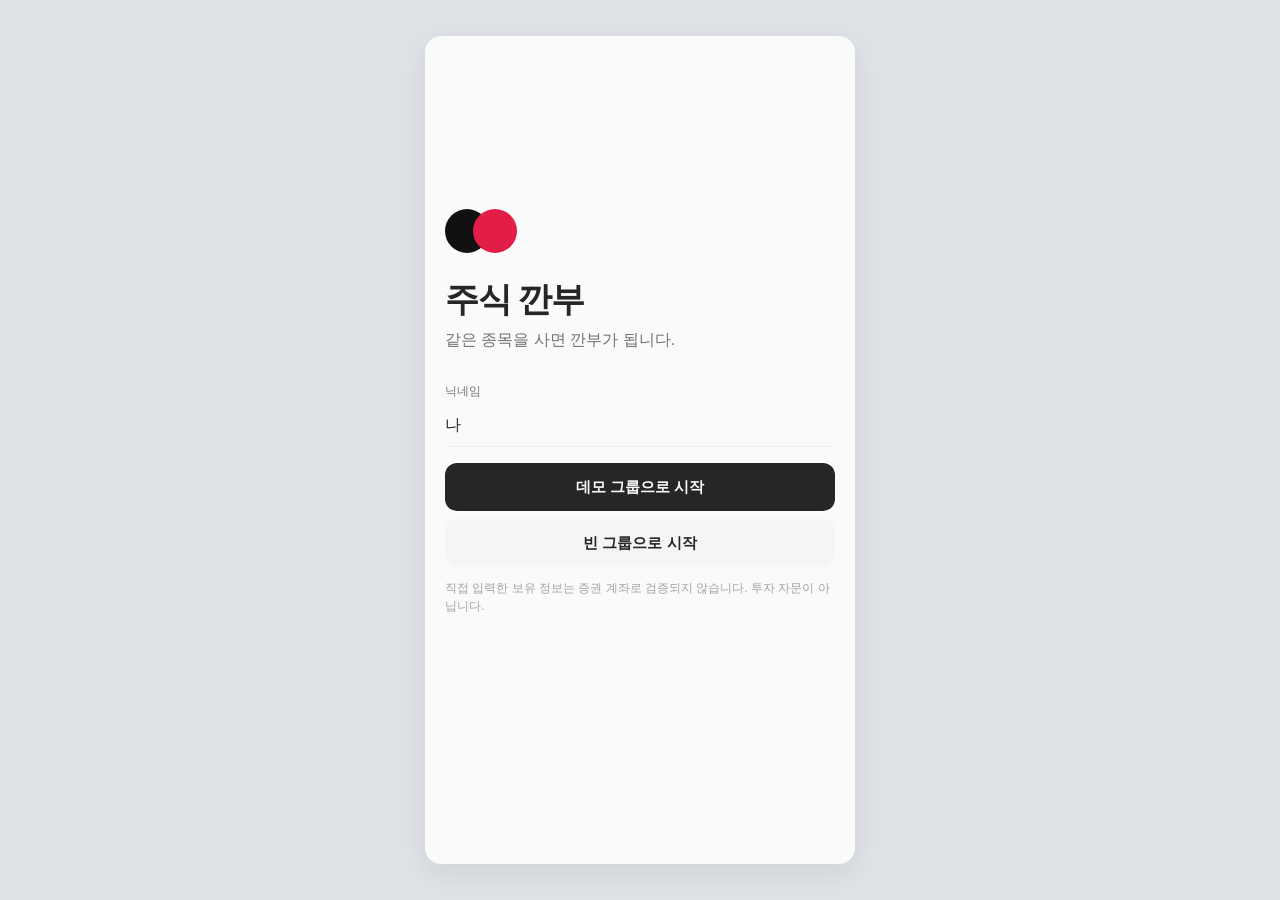
==== web/index.html @ 41bc80ab "feat: 그룹 탭에서 활동을 빼고 활동 탭에만 모은다 그룹 홈은 멤버·내 차례·종목·깐부만 남긴다. 기록과 지금 사건은 활동 탭에서 본다.  Co-authored-by: song" ====
<!DOCTYPE html>
<html lang="ko">
<head>
  <meta charset="UTF-8" />
  <meta name="viewport" content="width=device-width, initial-scale=1, viewport-fit=cover" />
  <meta name="apple-mobile-web-app-capable" content="yes" />
  <meta name="mobile-web-app-capable" content="yes" />
  <meta name="apple-mobile-web-app-title" content="주식 깐부" />
  <meta name="apple-mobile-web-app-status-bar-style" content="default" />
  <meta name="theme-color" content="#FAFAFA" />
  <title>주식 깐부</title>
  <link rel="icon" href="data:image/svg+xml,%3Csvg xmlns='http://www.w3.org/2000/svg' viewBox='0 0 64 64'%3E%3Crect fill='%23FAFAFA' width='64' height='64'/%3E%3Ccircle cx='26' cy='32' r='14' fill='%23111111'/%3E%3Ccircle cx='38' cy='32' r='14' fill='%23E11D48'/%3E%3C/svg%3E" />
  <link rel="apple-touch-icon" href="icon.png" />
  <style>
:root {
  --bg: #fafafa;
  --surface: #ffffff;
  --text: #262626;
  --text-2: #737373;
  --text-3: #a3a3a3;
  --line: #efefef;
  --up: #e11d48;
  --down: #2563eb;
  --accent: #262626;
  --chip: #f5f5f5;
  --radius: 10px;
  --tab-h: 58px;
  --pad: 20px;
}

@media (prefers-color-scheme: dark) {
  :root {
    --bg: #0f0f10;
    --surface: #171718;
    --text: #f4f4f5;
    --text-2: #a1a1aa;
    --text-3: #71717a;
    --line: #27272a;
    --chip: #1f1f22;
    --accent: #f4f4f5;
    --up: #fb7185;
    --down: #60a5fa;
  }
}

* { box-sizing: border-box; }
html, body { margin: 0; min-height: 100%; min-height: 100dvh; }
body {
  font-family: -apple-system, BlinkMacSystemFont, "SF Pro Text", "Apple SD Gothic Neo", "Noto Sans KR", "Malgun Gothic", sans-serif;
  background: #e8eaed;
  color: var(--text);
  -webkit-font-smoothing: antialiased;
}

.device {
  min-height: 100dvh;
  display: flex;
  justify-content: center;
}
#app {
  width: min(100%, 430px);
  min-height: 100dvh;
  background: var(--bg);
  position: relative;
  display: flex;
  flex-direction: column;
}

.screen {
  flex: 1;
  overflow: auto;
  padding: calc(12px + env(safe-area-inset-top)) var(--pad) calc(var(--tab-h) + 20px + env(safe-area-inset-bottom));
}

.page-title {
  font-size: 22px;
  font-weight: 650;
  letter-spacing: -0.03em;
  margin: 4px 0 4px;
}
.brand-mark {
  width: 78px;
  height: 56px;
  position: relative;
  margin-bottom: 22px;
}
.brand-mark span {
  position: absolute;
  width: 44px;
  height: 44px;
  border-radius: 50%;
  top: 6px;
}
.brand-mark span:first-child { left: 0; background: #111; }
.brand-mark span:last-child { left: 28px; background: #e11d48; }
.brand-name {
  font-size: 34px;
  font-weight: 750;
  letter-spacing: -0.04em;
  margin: 0;
  line-height: 1.1;
}
.lead {
  font-size: 16px;
  color: var(--text-2);
  margin: 10px 0 32px;
  line-height: 1.45;
}
.screen.onboard {
  display: flex;
  flex-direction: column;
  justify-content: center;
  animation: rise 0.45s ease-out;
}
@keyframes rise {
  from { opacity: 0; transform: translateY(10px); }
  to { opacity: 1; transform: none; }
}
.empty-state {
  text-align: center;
  padding: 36px 12px 28px;
  display: flex;
  flex-direction: column;
  align-items: center;
}
.empty-state .brand-mark { margin-bottom: 16px; }
.empty-title {
  font-size: 18px;
  font-weight: 650;
  letter-spacing: -0.03em;
}
.empty-msg {
  font-size: 14px;
  color: var(--text-2);
  line-height: 1.5;
  margin: 8px 0 0;
  max-width: 260px;
}
.invite-chip {
  display: inline-flex;
  align-items: center;
  gap: 6px;
  border: 0;
  background: var(--chip);
  color: var(--text);
  font: inherit;
  font-size: 12px;
  font-weight: 650;
  letter-spacing: 0.02em;
  padding: 8px 12px;
  border-radius: 999px;
}
.invite-chip span { color: var(--text-2); font-weight: 500; }
.header-actions { margin: 4px 0 14px; }
.profile-head { padding: 8px 0 8px; }
.avatar.lg { width: 72px; height: 72px; font-size: 26px; }
.page-sub {
  font-size: 13px;
  color: var(--text-2);
  margin: 0 0 20px;
  font-weight: 400;
}

.section {
  margin: 20px 0 0;
}
.section:has(.section-head) {
  margin: 0;
  border-bottom: 1px solid var(--line);
}
.section-title {
  font-size: 13px;
  font-weight: 600;
  color: var(--text-2);
  margin: 0 0 8px;
  letter-spacing: -0.01em;
}
.section-head {
  width: 100%;
  display: flex;
  align-items: center;
  gap: 8px;
  background: none;
  border: 0;
  padding: 14px 0;
  color: var(--text-2);
  font-size: 13px;
  font-weight: 650;
  text-align: left;
}
.section-head .label { flex-shrink: 0; }
.section-head .count,
.section-head .preview {
  margin-left: auto;
  font-size: 12px;
  font-weight: 500;
  color: var(--text-3);
  overflow: hidden;
  text-overflow: ellipsis;
  white-space: nowrap;
  max-width: 48%;
  font-variant-numeric: tabular-nums;
}
.section-head .chev {
  width: 16px;
  height: 16px;
  color: var(--text-3);
  display: grid;
  place-items: center;
  flex-shrink: 0;
  transition: transform 0.18s ease;
}
.section-head .chev svg {
  width: 16px;
  height: 16px;
  display: block;
}
.section-head .chev.up { transform: rotate(180deg); }
.section-body { padding-bottom: 12px; }
.members-sec {
  border-bottom: 1px solid var(--line);
  padding: 14px 0 8px;
}
.members-sec .section-title { margin: 0 0 10px; }

.pager {
  display: flex;
  overflow-x: auto;
  scroll-snap-type: x mandatory;
  -webkit-overflow-scrolling: touch;
  scrollbar-width: none;
}
.pager::-webkit-scrollbar { display: none; }
.pager-slide {
  flex: 0 0 100%;
  scroll-snap-align: start;
  scroll-snap-stop: always;
}
.pager-slide .action-block {
  border: 1px solid var(--line);
  border-radius: 12px;
  padding: 14px 16px;
  background: var(--surface);
}
.pager-nav {
  display: flex;
  align-items: center;
  justify-content: center;
  gap: 10px;
  padding: 4px 0 2px;
}
.pager-idx {
  font-size: 11px;
  color: var(--text-3);
  font-variant-numeric: tabular-nums;
}
.pager-dots {
  display: flex;
  gap: 5px;
}
.pager-dots button {
  width: 6px;
  height: 6px;
  padding: 0;
  border: 0;
  border-radius: 50%;
  background: var(--line);
}
.pager-dots button.on { background: var(--text); }

.row-list { border-top: 1px solid var(--line); }
.row {
  display: flex;
  align-items: flex-start;
  gap: 12px;
  padding: 14px 0;
  border-bottom: 1px solid var(--line);
  background: transparent;
}
.row.btn {
  width: 100%;
  text-align: left;
  border-left: 0;
  border-right: 0;
  border-top: 0;
  font: inherit;
  color: inherit;
  cursor: pointer;
}

.stock-name {
  font-size: 16px;
  font-weight: 600;
  letter-spacing: -0.02em;
  display: inline-flex;
  align-items: center;
  gap: 5px;
}
.verified {
  display: inline-flex;
  align-items: center;
  justify-content: center;
  width: 14px;
  height: 14px;
  border-radius: 50%;
  background: #3897f0;
  color: #fff;
  font-size: 9px;
  font-weight: 800;
  line-height: 1;
  flex-shrink: 0;
}
.kind {
  font-size: 11px;
  font-weight: 600;
  color: var(--text-3);
  letter-spacing: 0.01em;
  margin-bottom: 6px;
}
.ticker {
  font-size: 12px;
  color: var(--text-3);
  font-variant-numeric: tabular-nums;
  margin-top: 2px;
}
.pct {
  font-size: 16px;
  font-weight: 600;
  font-variant-numeric: tabular-nums;
  letter-spacing: -0.03em;
  white-space: nowrap;
}
.pct.up { color: var(--up); }
.pct.down { color: var(--down); }
.meta {
  font-size: 13px;
  color: var(--text-2);
  margin-top: 6px;
  line-height: 1.45;
}
.caption {
  font-size: 12px;
  color: var(--text-3);
  margin-top: 4px;
}

.grow { flex: 1; min-width: 0; }
.right { text-align: right; }

.avatar {
  width: 36px;
  height: 36px;
  border-radius: 50%;
  display: grid;
  place-items: center;
  font-size: 13px;
  font-weight: 650;
  color: #fff;
  flex-shrink: 0;
  background: #6b7280;
}
.avatar.sm { width: 32px; height: 32px; font-size: 12px; }
.avatar.c0 { background: #405DE6; }
.avatar.c1 { background: #C13584; }
.avatar.c2 { background: #F77737; }
.avatar.c3 { background: #833AB4; }
.avatar.c4 { background: #1FA2F1; }
.avatar.c5 { background: #2BB673; }

.stock-mark {
  width: 40px;
  height: 40px;
  border-radius: 50%;
  display: grid;
  place-items: center;
  font-size: 15px;
  font-weight: 750;
  letter-spacing: -0.04em;
  flex-shrink: 0;
  overflow: hidden;
  font-family: -apple-system, "SF Pro Rounded", "Apple SD Gothic Neo", sans-serif;
}
.stock-mark.sm { width: 32px; height: 32px; font-size: 12px; }
.stock-mark.lg { width: 52px; height: 52px; font-size: 20px; }
.stock-mark img {
  width: 58%;
  height: 58%;
  object-fit: contain;
  display: none;
}
.stock-mark.has-logo img { display: block; }
.stock-mark .stock-glyph { display: grid; place-items: center; }
.stock-mark.has-logo .stock-glyph { display: none; }
.stock-mark.logo-failed img { display: none; }
.stock-mark.logo-failed .stock-glyph { display: grid; }

.icon-meta {
  display: inline-flex;
  align-items: center;
  gap: 4px;
  color: var(--text-2);
  font-size: 12px;
  font-weight: 550;
  background: none;
  border: 0;
  padding: 0;
  font-variant-numeric: tabular-nums;
}
.icon-meta svg {
  width: 18px;
  height: 18px;
  display: block;
}

.news {
  font-size: 12px;
  color: var(--text-2);
  margin-top: 4px;
  line-height: 1.4;
}
.vibe {
  font-size: 12px;
  font-weight: 600;
  color: var(--text-2);
  margin-top: 4px;
}
.pulse { margin-top: 6px; }
.pulse-top {
  display: flex;
  align-items: center;
  gap: 6px;
  min-width: 0;
}
.pulse-chip {
  font-size: 11px;
  font-weight: 650;
  padding: 3px 7px;
  border-radius: 999px;
  background: var(--chip);
  color: var(--text-2);
  flex-shrink: 0;
}
.pulse-chip.glory { color: var(--up); background: rgba(225, 29, 72, 0.12); }
.pulse-chip.roast { color: var(--down); background: rgba(37, 99, 235, 0.12); }
.pulse-take {
  font-size: 12px;
  font-weight: 500;
  color: var(--text-2);
  overflow: hidden;
  text-overflow: ellipsis;
  white-space: nowrap;
}
.pulse-blurb {
  font-size: 12px;
  color: var(--text-3);
  margin: 4px 0 2px;
}
.pulse-label {
  font-size: 11px;
  font-weight: 650;
  color: var(--text-3);
  margin: 6px 0 2px;
}
.pulse-news-row {
  display: flex;
  justify-content: space-between;
  gap: 10px;
  font-size: 12px;
  color: var(--text);
  line-height: 1.45;
  padding: 3px 0;
}
.pulse-news-row span:last-child {
  color: var(--text-3);
  flex-shrink: 0;
  font-size: 11px;
}
.row-block {
  padding: 14px 0;
  border-bottom: 1px solid var(--line);
}
.row-block .row {
  padding: 0;
  border-bottom: 0;
}
.take-steps {
  display: flex;
  gap: 4px;
  margin: 8px 0 4px;
}
.take-step {
  flex: 1;
  min-height: 36px;
  padding: 6px 2px;
  border-radius: 10px;
  border: 1px solid var(--line);
  background: var(--surface);
  color: var(--text-3);
  font-size: 11px;
  font-weight: 700;
  letter-spacing: -0.02em;
}
.take-step.on { color: var(--text); background: var(--chip); }
.take-step.on.glory {
  color: var(--up);
  border-color: rgba(225, 29, 72, 0.28);
  background: rgba(225, 29, 72, 0.12);
}
.take-step.on.roast {
  color: var(--down);
  border-color: rgba(37, 99, 235, 0.28);
  background: rgba(37, 99, 235, 0.12);
}
.news-card {
  display: flex;
  gap: 10px;
  align-items: stretch;
  padding: 8px 0;
  color: inherit;
  text-decoration: none;
}
.news-card + .news-card { border-top: 1px solid var(--line); }
.news-thumb {
  width: 72px;
  height: 54px;
  border-radius: 8px;
  object-fit: cover;
  background: var(--chip);
  flex-shrink: 0;
}
.news-body {
  min-width: 0;
  flex: 1;
  display: flex;
  flex-direction: column;
  justify-content: center;
  gap: 4px;
}
.news-title {
  font-size: 13px;
  font-weight: 650;
  letter-spacing: -0.03em;
  line-height: 1.35;
  display: -webkit-box;
  -webkit-line-clamp: 2;
  -webkit-box-orient: vertical;
  overflow: hidden;
}
.news-meta { font-size: 11px; color: var(--text-3); }
.chart-box { margin: 2px 0 16px; }
.chart-cap {
  font-size: 12px;
  color: var(--text-3);
  line-height: 1.45;
}
.chart-meta {
  margin-top: 6px;
  font-size: 12px;
  font-weight: 550;
  color: var(--text-2);
  font-variant-numeric: tabular-nums;
}
.chart {
  width: 100%;
  height: auto;
  display: block;
  margin-top: 8px;
  color: var(--text);
  cursor: pointer;
  touch-action: none;
}

.feed-badge {
  position: absolute;
  right: -2px;
  bottom: -2px;
  width: 14px;
  height: 14px;
  border-radius: 50%;
  color: #fff;
  display: grid;
  place-items: center;
}
.feed-badge svg { width: 8px; height: 8px; }
.avatar-wrap { position: relative; flex-shrink: 0; }

.members {
  display: flex;
  gap: 14px;
  overflow-x: auto;
  padding: 4px 0 8px;
}
.member {
  border: 0;
  background: none;
  padding: 0;
  min-width: 52px;
  text-align: center;
  cursor: pointer;
  color: var(--text);
  font: inherit;
}
.members.story { padding: 2px 0 12px; }
.member .avatar {
  width: 56px;
  height: 56px;
  font-size: 18px;
  box-shadow: 0 0 0 1px var(--line);
}
.member span {
  display: block;
  margin-top: 6px;
  font-size: 12px;
  font-weight: 500;
}

.actions {
  display: flex;
  flex-wrap: wrap;
  gap: 8px;
  margin-top: 10px;
}

button {
  font: inherit;
  cursor: pointer;
  touch-action: manipulation;
  -webkit-tap-highlight-color: rgba(0, 0, 0, 0.08);
}
.btn {
  border: 0;
  border-radius: 12px;
  padding: 14px 16px;
  min-height: 48px;
  font-size: 15px;
  font-weight: 600;
}
.btn.primary {
  background: var(--accent);
  color: var(--bg);
}
.btn.secondary {
  background: var(--chip);
  color: var(--text);
}
.btn.ghost {
  background: transparent;
  color: var(--text-2);
  padding-left: 0;
  min-height: 0;
}
.btn.text {
  background: none;
  border: 0;
  color: var(--text);
  font-size: 15px;
  font-weight: 550;
  padding: 6px 0;
  min-height: 0;
}
.btn.full { width: 100%; }
.btn.sm {
  min-height: 32px;
  padding: 7px 10px;
  font-size: 12px;
  font-weight: 550;
  background: var(--chip);
  color: var(--text);
  border: 0;
  border-radius: 8px;
}

.status {
  font-size: 11px;
  font-weight: 500;
  color: var(--text-3);
  white-space: nowrap;
}

.action-block {
  padding: 14px 0;
  border-bottom: 1px solid var(--line);
}
.action-block h4 {
  margin: 0 0 4px;
  font-size: 15px;
  font-weight: 600;
}
.action-block p {
  margin: 0 0 10px;
  font-size: 13px;
  color: var(--text-2);
  line-height: 1.45;
}

.feed-item {
  display: flex;
  gap: 12px;
  padding: 14px 0;
  border-bottom: 1px solid var(--line);
}
.feed-item b {
  display: block;
  font-size: 14px;
  font-weight: 600;
  margin-bottom: 2px;
}
.feed-item .body {
  font-size: 14px;
  color: var(--text);
  line-height: 1.45;
}
.feed-item .time {
  font-size: 12px;
  color: var(--text-3);
  margin-top: 6px;
}

.pair-row {
  display: flex;
  align-items: center;
  justify-content: space-between;
  gap: 12px;
  padding: 12px 0;
  border-bottom: 1px solid var(--line);
}
.pair-row .names {
  font-size: 14px;
  font-weight: 600;
}
.pair-row .stock {
  font-size: 13px;
  color: var(--text-2);
  margin-top: 2px;
}
.grade {
  font-size: 13px;
  font-weight: 650;
  margin-top: 2px;
}
.grade.glory, .kind.glory, .mood.glory { color: var(--up); }
.grade.roast, .kind.roast, .mood.roast { color: var(--down); }
.grade.plain { color: var(--text-2); }
.mood {
  font-size: 12px;
  font-weight: 600;
  margin: 0 0 10px;
  line-height: 1.4;
}

.header-meta {
  display: flex;
  justify-content: space-between;
  align-items: baseline;
  gap: 12px;
  margin-bottom: 16px;
}
.invite {
  font-size: 12px;
  color: var(--text-3);
  font-variant-numeric: tabular-nums;
}

input, select, textarea {
  width: 100%;
  font: inherit;
  font-size: 16px;
  padding: 12px 0;
  border: 0;
  border-bottom: 1px solid var(--line);
  background: transparent;
  color: var(--text);
  margin: 4px 0 16px;
  border-radius: 0;
  outline: none;
}
label {
  font-size: 12px;
  color: var(--text-2);
  font-weight: 500;
}

.note {
  font-size: 12px;
  color: var(--text-3);
  line-height: 1.5;
  margin: 12px 0 16px;
}

.tabs {
  position: absolute;
  left: 0;
  right: 0;
  bottom: 0;
  height: calc(var(--tab-h) + env(safe-area-inset-bottom));
  padding-bottom: env(safe-area-inset-bottom);
  background: color-mix(in srgb, var(--surface) 88%, transparent);
  -webkit-backdrop-filter: saturate(160%) blur(18px);
  backdrop-filter: saturate(160%) blur(18px);
  border-top: 1px solid var(--line);
  display: grid;
  grid-template-columns: repeat(4, 1fr);
  z-index: 6;
}
.tabs button {
  background: none;
  border: 0;
  color: var(--text-3);
  font-size: 10px;
  font-weight: 500;
  display: flex;
  flex-direction: column;
  align-items: center;
  justify-content: center;
  gap: 3px;
}
.tabs button svg {
  width: 24px;
  height: 24px;
  display: block;
}
.tabs button.on { color: var(--text); font-weight: 650; }

.sheet {
  position: fixed;
  inset: 0;
  background: rgba(17, 17, 17, 0.4);
  display: flex;
  align-items: flex-end;
  z-index: 40;
}
.sheet .panel {
  background: var(--surface);
  width: 100%;
  max-width: 430px;
  margin: 0 auto;
  border-radius: 18px 18px 0 0;
  padding: 10px var(--pad) calc(24px + env(safe-area-inset-bottom));
  max-height: 86%;
  overflow: auto;
  -webkit-overflow-scrolling: touch;
}
.grabber {
  width: 36px;
  height: 5px;
  border-radius: 99px;
  background: var(--line);
  margin: 4px auto 14px;
}
.sheet h2 {
  font-size: 18px;
  font-weight: 650;
  margin: 0 0 8px;
}

.toast {
  position: fixed;
  left: 50%;
  bottom: calc(var(--tab-h) + 18px + env(safe-area-inset-bottom));
  transform: translateX(-50%);
  background: #111;
  color: #fff;
  padding: 10px 14px;
  border-radius: 8px;
  z-index: 20;
  font-size: 13px;
  font-weight: 500;
}

.stack { display: flex; flex-direction: column; gap: 8px; }
.split { display: flex; gap: 8px; }
.split > * { flex: 1; }

.thread-head {
  display: flex;
  flex-direction: column;
  gap: 10px;
  margin-bottom: 12px;
}
.thread-title {
  display: flex;
  gap: 12px;
  align-items: flex-start;
}

.comment {
  display: flex;
  gap: 10px;
  padding: 10px 0;
  border-bottom: 1px solid var(--line);
}
.comment.reply { padding-left: 28px; }
.comment .body {
  font-size: 14px;
  line-height: 1.45;
  margin-top: 2px;
}
.comment .time { font-size: 12px; color: var(--text-3); margin-top: 4px; }
.history-item {
  padding: 10px 0;
  border-bottom: 1px solid var(--line);
}
.history-item .body { font-size: 14px; margin-top: 4px; }
.history-item .time { font-size: 12px; color: var(--text-3); margin-top: 4px; }

@media (min-width: 860px) {
  body { background: #dfe2e6; }
  .device { padding: 24px 0; align-items: center; }
  #app {
    min-height: min(860px, 92dvh);
    height: min(860px, 92dvh);
    border-radius: 16px;
    overflow: hidden;
    box-shadow: 0 8px 30px rgba(0, 0, 0, 0.08);
  }
}

  </style>
</head>
<body>
  <div class="device">
    <div id="app"></div>
  </div>
  <div id="toast" class="toast" hidden></div>
  <script>
const CATALOG = [
  ["NVDA", "NVIDIA", "nasdaq", 182.4],
  ["AAPL", "Apple", "nasdaq", 231.42],
  ["TSLA", "Tesla", "nasdaq", 248.1],
  ["AMD", "AMD", "nasdaq", 156.8],
  ["MSFT", "Microsoft", "nasdaq", 428.5],
  ["AMZN", "Amazon", "nasdaq", 197.3],
  ["005930", "삼성전자", "krx", 72300],
  ["000660", "SK하이닉스", "krx", 178000],
  ["035420", "NAVER", "krx", 186500],
  ["035720", "카카오", "krx", 41200]
];

const uid = () => crypto.randomUUID ? crypto.randomUUID() : String(Date.now() + Math.random());
const now = () => Date.now();
const hours = (n) => n * 3600 * 1000;
const days = (n) => n * 24 * 3600 * 1000;

function formatPrice(value, market) {
  if (market === "krx") return Math.round(value).toLocaleString("ko-KR") + "원";
  return "$" + value.toLocaleString("en-US", { minimumFractionDigits: 2, maximumFractionDigits: 2 });
}
function formatPct(value) {
  const sign = value >= 0 ? "+" : "";
  return sign + (value * 100).toFixed(1) + "%";
}
function relative(ts) {
  const d = Math.max(1, Math.round((now() - ts) / 60000));
  if (d < 60) return d + "분 전";
  const h = Math.round(d / 60);
  if (h < 24) return h + "시간 전";
  return Math.round(h / 24) + "일 전";
}

function makeStocks() {
  return CATALOG.map(([ticker, name, market, base]) => ({
    id: ticker, ticker, name, market, base, offset: 0
  }));
}
function priceOf(stock) {
  return stock.base * (1 + (stock.offset || 0));
}
function ret(avg, current) {
  return (current - avg) / avg;
}
function gradeFor(shared) {
  if (shared >= 0.5) return { title: "신의 한 수 파트너", kick: "glory" };
  if (shared <= -0.5) return { title: "공동묘지 파트너", kick: "roast" };
  if (shared <= -0.3) return { title: "최악의 주식 파트너", kick: "roast" };
  if (shared >= 0.3) return { title: "황금 깐부", kick: "glory" };
  return { title: "주식 깐부", kick: "plain" };
}

const MARKS = {
  NVDA: { bg: "#76B900", fg: "#111", g: "N" },
  AAPL: { bg: "#1C1C1E", fg: "#fff", g: "A" },
  TSLA: { bg: "#CC0000", fg: "#fff", g: "T" },
  AMD: { bg: "#000", fg: "#fff", g: "A" },
  MSFT: { bg: "#F5F5F5", fg: "#111", g: "M" },
  AMZN: { bg: "#FF9900", fg: "#111", g: "a" },
  GOOGL: { bg: "#fff", fg: "#4285F4", g: "G" },
  META: { bg: "#0668E1", fg: "#fff", g: "f" },
  "005930": { bg: "#1428A0", fg: "#fff", g: "삼" },
  "000660": { bg: "#EE1C25", fg: "#fff", g: "하" },
  "035420": { bg: "#03C75A", fg: "#fff", g: "N" },
  "035720": { bg: "#FEE500", fg: "#191919", g: "K" }
};
const SIMPLE_ICONS = {
  NVDA: "nvidia/111111",
  AAPL: "apple/ffffff",
  TSLA: "tesla/ffffff",
  AMD: "amd/ffffff",
  MSFT: "microsoft",
  AMZN: "amazon/111111",
  GOOGL: "google",
  META: "meta/ffffff",
  "005930": "samsung/ffffff",
  "035420": "naver/ffffff",
  "035720": "kakaotalk/191919"
};
const LOGO_DOMAINS = {
  "000660": "skhynix.com"
};

function logoSrc(ticker) {
  if (SIMPLE_ICONS[ticker]) return "https://cdn.simpleicons.org/" + SIMPLE_ICONS[ticker];
  if (LOGO_DOMAINS[ticker]) return "https://www.google.com/s2/favicons?sz=128&domain=" + encodeURIComponent(LOGO_DOMAINS[ticker]);
  return "";
}
function stockMark(s, size) {
  const mark = MARKS[s.ticker] || MARKS[s.id] || { bg: "#405DE6", fg: "#fff", g: (s.name || s.ticker || "?").slice(0, 1) };
  const src = logoSrc(s.ticker);
  const cls = `stock-mark${size === "sm" ? " sm" : size === "lg" ? " lg" : ""}${src ? " has-logo" : ""}`;
  const glyph = `<span class="stock-glyph">${esc(mark.g)}</span>`;
  const img = src ? `<img alt="" src="${esc(src)}" onerror="this.parentNode.classList.add('logo-failed')">` : "";
  return `<div class="${cls}" style="background:${mark.bg};color:${mark.fg}">${img}${glyph}</div>`;
}
const PHOTOS = {
  chip: "https://images.unsplash.com/photo-1518770660439-4636190af475?auto=format&fit=crop&w=400&h=280&q=60",
  phone: "https://images.unsplash.com/photo-1510557880182-3d4d3cba35a5?auto=format&fit=crop&w=400&h=280&q=60",
  car: "https://images.unsplash.com/photo-1560958089-b8a1929cea89?auto=format&fit=crop&w=400&h=280&q=60",
  cloud: "https://images.unsplash.com/photo-1451187580459-43490279c0fa?auto=format&fit=crop&w=400&h=280&q=60",
  shop: "https://images.unsplash.com/photo-1556742049-0cfed4f6a45d?auto=format&fit=crop&w=400&h=280&q=60",
  social: "https://images.unsplash.com/photo-1611162616475-46b635cb6868?auto=format&fit=crop&w=400&h=280&q=60"
};
const TAKE_LEVELS = [
  { v: -2, title: "강력 매도", short: "강매도", kick: "roast" },
  { v: -1, title: "매도", short: "매도", kick: "roast" },
  { v: 0, title: "관망", short: "관망", kick: "plain" },
  { v: 1, title: "추천", short: "추천", kick: "glory" },
  { v: 2, title: "강력 추천", short: "강추천", kick: "glory" }
];
const NEWS = {
  NVDA: [
    { t: "엔비디아, 실적 발표 앞두고 거래량 증가", ago: "2시간 전", src: "한국경제", q: "엔비디아 실적 거래량", img: PHOTOS.chip },
    { t: "데이터센터 가이던스 전망이 다시 나와", ago: "어제", src: "매일경제", q: "엔비디아 데이터센터 가이던스", img: PHOTOS.chip }
  ],
  AAPL: [
    { t: "애플 서비스 매출이 실적을 받쳐 준다는 분석", ago: "3시간 전", src: "서울경제", q: "애플 서비스 매출", img: PHOTOS.phone },
    { t: "신제품 사이클 눈높이 조정 중", ago: "어제", src: "한국경제", q: "애플 신제품 사이클", img: PHOTOS.phone }
  ],
  TSLA: [
    { t: "테슬라 인도량 숫자를 놓고 전망이 갈려", ago: "1시간 전", src: "매일경제", q: "테슬라 인도량", img: PHOTOS.car },
    { t: "마진 회복 속도가 다시 주목받는 이유", ago: "어제", src: "한국경제", q: "테슬라 마진", img: PHOTOS.car }
  ],
  AMD: [
    { t: "AMD, AI 칩 수주 이야기가 다시 나와", ago: "4시간 전", src: "서울경제", q: "AMD AI 칩 수주", img: PHOTOS.chip },
    { t: "서버 GPU 수요 눈높이 조정 중", ago: "어제", src: "매일경제", q: "AMD 서버 GPU", img: PHOTOS.chip }
  ],
  MSFT: [
    { t: "마이크로소프트 클라우드 실적 눈높이", ago: "2시간 전", src: "한국경제", q: "마이크로소프트 클라우드 실적", img: PHOTOS.cloud },
    { t: "AI 구독이 실적을 끌고 간다는 분석", ago: "어제", src: "매일경제", q: "마이크로소프트 AI 구독", img: PHOTOS.cloud }
  ],
  AMZN: [
    { t: "아마존 광고·AWS가 실적을 끌고 간다", ago: "5시간 전", src: "서울경제", q: "아마존 AWS 광고", img: PHOTOS.shop },
    { t: "물류 비용 이야기가 다시 나와", ago: "어제", src: "한국경제", q: "아마존 물류 비용", img: PHOTOS.shop }
  ],
  "005930": [
    { t: "삼성전자, 반도체 업황 이야기가 다시 나와", ago: "2시간 전", src: "한국경제", q: "삼성전자 반도체 업황", img: PHOTOS.chip, kr: true },
    { t: "HBM·파운드리 수주 전망", ago: "어제", src: "매일경제", q: "삼성전자 HBM 파운드리", img: PHOTOS.chip, kr: true }
  ],
  "000660": [
    { t: "SK하이닉스 HBM 수요 이야기가 나와", ago: "1시간 전", src: "한국경제", q: "SK하이닉스 HBM", img: PHOTOS.chip, kr: true },
    { t: "공급 계약 눈높이 조정 중", ago: "어제", src: "서울경제", q: "SK하이닉스 공급 계약", img: PHOTOS.chip, kr: true }
  ],
  "035420": [
    { t: "네이버 광고·커머스 회복 속도", ago: "3시간 전", src: "매일경제", q: "네이버 광고 커머스", img: PHOTOS.shop, kr: true },
    { t: "웹툰·콘텐츠 매출 이야기", ago: "어제", src: "한국경제", q: "네이버 웹툰 매출", img: PHOTOS.social, kr: true }
  ],
  "035720": [
    { t: "카카오 플랫폼 실적 눈높이 조정", ago: "2시간 전", src: "한국경제", q: "카카오 실적", img: PHOTOS.social, kr: true },
    { t: "톡비즈 회복 속도가 관전 포인트", ago: "어제", src: "서울경제", q: "카카오 톡비즈", img: PHOTOS.social, kr: true }
  ]
};

function headlines(ticker) {
  return NEWS[ticker] || [{ t: "그룹에서 이 종목 이야기 중", ago: "데모", src: "뉴스", q: ticker, img: PHOTOS.chip }];
}
function newsLine(ticker) {
  const item = headlines(ticker)[0];
  return item.t + " · " + item.ago + " · 데모";
}
function newsLink(item, ticker) {
  const q = encodeURIComponent(item.q || item.t);
  if (item.kr || (stock(ticker) || {}).market === "krx") {
    return "https://search.naver.com/search.naver?where=news&query=" + q;
  }
  return "https://news.google.com/search?q=" + q + "&hl=ko&gl=KR&ceid=KR:ko";
}
function newsCard(item, ticker) {
  return `<a class="news-card" href="${esc(newsLink(item, ticker))}" target="_blank" rel="noopener">
    <img class="news-thumb" src="${esc(item.img)}" alt="" onerror="this.style.visibility='hidden'">
    <span class="news-body">
      <span class="news-title">${esc(item.t)}</span>
      <span class="news-meta">${esc(item.src)} · ${esc(item.ago)}</span>
    </span>
  </a>`;
}
function takeMeta(v) {
  return TAKE_LEVELS.find((x) => x.v === v) || TAKE_LEVELS[2];
}
function takesFor(stockId) {
  return (state.takes || []).filter((t) => t.stockId === stockId);
}
function myTake(stockId) {
  const row = takesFor(stockId).find((t) => t.userId === state.me.id);
  return row ? row.level : null;
}
function groupTake(stockId) {
  const levels = takesFor(stockId).map((t) => t.level);
  if (!levels.length) return null;
  const avg = levels.reduce((a, b) => a + b, 0) / levels.length;
  const rounded = Math.sign(avg) * Math.round(Math.abs(avg));
  return Math.max(-2, Math.min(2, rounded));
}
function takeStepper(stockId) {
  const mine = myTake(stockId);
  const selected = mine == null ? groupTake(stockId) : mine;
  return `<div class="take-steps">${TAKE_LEVELS.map((lv) => `<button type="button" class="take-step ${lv.kick}${selected === lv.v ? " on" : ""}" data-act="take:${stockId}:${lv.v}">${esc(lv.short)}</button>`).join("")}</div>`;
}
function pulseOf(stockId) {
  const s = stock(stockId);
  const n = commentsFor(stockId).length;
  const pending = state.recs.filter((r) => r.stockId === stockId && (r.status === "pending" || r.status === "willBuy")).length;
  const shared = bonds().find((b) => b.stockId === stockId)?.shared;
  const items = headlines(s ? s.ticker : stockId);
  const voted = groupTake(stockId);
  const takeN = takesFor(stockId).length;
  let rating = "관망", kick = "plain", take = "아직 평가 없음", blurb = "그룹 평가 없음";
  if (n >= 3) { rating = "들뜸"; kick = "glory"; take = "지금 말이 많은 종목"; blurb = "댓글 " + n + (pending ? " · 추천 " + pending : ""); }
  else if (typeof shared === "number" && shared <= -0.15) { rating = "물림"; kick = "roast"; take = "같이 물린 분위기"; blurb = "깐부 수익률 " + formatPct(shared) + (n ? " · 댓글 " + n : ""); }
  else if (typeof shared === "number" && shared >= 0.15) { rating = "웃는 중"; kick = "glory"; take = "같이 웃는 분위기"; blurb = "깐부 수익률 " + formatPct(shared) + (n ? " · 댓글 " + n : ""); }
  else if (pending > 0) { rating = "추천 중"; kick = "plain"; take = n ? "추천이 왔고 댓글도 있음" : "추천이 와 있음"; blurb = "추천 " + pending + (n ? " · 댓글 " + n : ""); }
  else if (n > 0) { rating = "이야기 중"; kick = "plain"; take = "댓글이 오가는 중"; blurb = "댓글 " + n; }
  if (voted != null) {
    const meta = takeMeta(voted);
    rating = meta.title;
    kick = meta.kick;
    take = takeN ? "그룹 " + takeN + "명 평가" : meta.title;
  }
  return { rating, kick, take, blurb, items, voted, takeN, mine: myTake(stockId) };
}
function pulseStrip(stockId, compact) {
  const p = pulseOf(stockId);
  const ticker = (stock(stockId) || {}).ticker || stockId;
  const news = compact
    ? newsCard(p.items[0], ticker)
    : `<div class="pulse-blurb">${esc(p.blurb)}</div>
    ${takeStepper(stockId)}
    <div class="pulse-label">주요 뉴스</div>` + p.items.slice(0, 2).map((it) => newsCard(it, ticker)).join("");
  return `<div class="pulse ${compact ? "compact" : ""}">
    <div class="pulse-top"><span class="pulse-chip ${p.kick}">${esc(p.rating)}</span><span class="pulse-take">${esc(p.take)}</span></div>
    ${news}
  </div>`;
}
function seedValue(ticker) {
  return [...String(ticker)].reduce((a, c) => a + c.charCodeAt(0), 0);
}
function history(s, days) {
  days = days || 14;
  const base = priceOf(s);
  let price = base * 0.86;
  const seed = seedValue(s.ticker);
  const points = [];
  for (let i = days; i >= 0; i--) {
    const wave = Math.sin((i + seed) / 6.5) * 0.018;
    const drift = ((seed % 7) - 3) * 0.0015;
    price = Math.max(base * 0.55, price * (1 + wave + drift));
    const rounded = s.market === "krx" ? Math.round(price / 50) * 50 : Math.round(price * 100) / 100;
    points.push({ daysAgo: i, price: rounded });
  }
  points[points.length - 1].price = s.market === "krx" ? Math.round(base / 50) * 50 : Math.round(base * 100) / 100;
  return points;
}
function chartPickHTML(s) {
  const pts = history(s);
  const idx = state.chartIndex == null ? pts.length - 1 : Math.min(state.chartIndex, pts.length - 1);
  const ys = pts.map((p) => p.price);
  const min = Math.min.apply(null, ys);
  const max = Math.max.apply(null, ys);
  const span = max - min || 1;
  const w = 320;
  const h = 88;
  const coords = pts.map((p, i) => {
    const x = 8 + (i / (pts.length - 1)) * (w - 16);
    const y = 10 + (1 - (p.price - min) / span) * (h - 20);
    return [x, y];
  });
  const line = coords.map((c) => c[0].toFixed(1) + "," + c[1].toFixed(1)).join(" ");
  const sel = coords[idx];
  const picked = pts[idx];
  const when = picked.daysAgo === 0 ? "오늘" : picked.daysAgo + "일 전";
  const meta = state.chartIndex == null
    ? `눌러서 고르기 · 오늘 ${formatPrice(pts[pts.length - 1].price, s.market)}`
    : `${when} · ${formatPrice(picked.price, s.market)}`;
  return `<div class="chart-box">
    <div class="chart-cap">차트를 눌러 그날 가격을 고르세요. 데모 시세입니다. 주문이 나가지 않습니다.</div>
    <svg class="chart" viewBox="0 0 ${w} ${h}" role="img" aria-label="최근 시세 차트">
      <rect width="${w}" height="${h}" fill="transparent"></rect>
      <polyline fill="none" stroke="currentColor" stroke-width="2" points="${line}"></polyline>
      ${state.chartIndex == null ? "" : `<circle cx="${sel[0].toFixed(1)}" cy="${sel[1].toFixed(1)}" r="4.5" fill="currentColor"></circle>`}
    </svg>
    <div class="chart-meta">${meta}</div>
  </div>`;
}
function applyChartPick(clientX) {
  const svg = document.querySelector("svg.chart");
  const ticker = document.getElementById("add-ticker")?.value;
  const s = ticker ? stock(ticker) : null;
  if (!svg || !s) return;
  const pts = history(s);
  const rect = svg.getBoundingClientRect();
  const x = clientX - rect.left;
  const idx = Math.max(0, Math.min(pts.length - 1, Math.round((x / Math.max(rect.width, 1)) * (pts.length - 1))));
  state.chartIndex = idx;
  state.addTicker = ticker;
  const p = pts[idx].price;
  state.addPrice = s.market === "krx" ? String(Math.round(p)) : p.toFixed(2);
  const input = document.getElementById("add-price");
  if (input) input.value = state.addPrice;
  const meta = document.querySelector(".chart-meta");
  const when = pts[idx].daysAgo === 0 ? "오늘" : pts[idx].daysAgo + "일 전";
  if (meta) meta.textContent = when + " · " + formatPrice(p, s.market);
  const ys = pts.map((pt) => pt.price);
  const min = Math.min.apply(null, ys);
  const max = Math.max.apply(null, ys);
  const span = max - min || 1;
  const w = 320;
  const h = 88;
  const cx = 8 + (idx / (pts.length - 1)) * (w - 16);
  const cy = 10 + (1 - (pts[idx].price - min) / span) * (h - 20);
  let circle = svg.querySelector("circle");
  if (!circle) {
    circle = document.createElementNS("http://www.w3.org/2000/svg", "circle");
    circle.setAttribute("r", "4.5");
    circle.setAttribute("fill", "currentColor");
    svg.appendChild(circle);
  }
  circle.setAttribute("cx", cx.toFixed(1));
  circle.setAttribute("cy", cy.toFixed(1));
}
function ico(name, filled) {
  const solid = filled && (name === "heart" || name === "me" || name === "star");
  const sw = solid
    ? `fill="currentColor" stroke="none"`
    : `fill="none" stroke="currentColor" stroke-width="${filled ? 2.15 : 1.7}" stroke-linecap="round" stroke-linejoin="round"`;
  const paths = {
    group: `<path d="M16 21v-2a4 4 0 0 0-4-4H6a4 4 0 0 0-4 4v2"/><circle cx="9" cy="7" r="4"/><path d="M22 21v-2a4 4 0 0 0-3-3.87"/><path d="M16 3.13a4 4 0 0 1 0 7.75"/>`,
    chart: `<path d="M3 3v18h18"/><path d="M7 14l4-4 4 4 6-7"/>`,
    heart: `<path d="M20.84 4.61a5.5 5.5 0 0 0-7.78 0L12 5.67l-1.06-1.06a5.5 5.5 0 0 0-7.78 7.78L12 21.23l8.84-8.84a5.5 5.5 0 0 0 0-7.78z"/>`,
    me: `<circle cx="12" cy="8" r="4"/><path d="M4 20a8 8 0 0 1 16 0"/>`,
    comment: `<path d="M21 11.5a8.5 8.5 0 0 1-8.5 8.4 8.4 8.4 0 0 1-3.8-.9L3 21l1.9-5.7a8.4 8.4 0 0 1-.9-3.8 8.5 8.5 0 0 1 8.5-8.5h.5a8.5 8.5 0 0 1 8 8.5z"/>`,
    plane: `<path d="M22 2L11 13"/><path d="M22 2l-7 20-4-9-9-4 20-7z"/>`,
    star: `<path d="M12 2l2.6 6.6L22 10l-5 4.9L18.2 22 12 18.3 5.8 22 7 14.9 2 10l7.4-1.4L12 2z"/>`,
    down: `<path d="M6 9l6 6 6-6"/>`
  };
  return `<svg viewBox="0 0 24 24" ${sw}>${paths[name] || ""}</svg>`;
}
function commentMeta(stockId) {
  const n = commentsFor(stockId).length;
  return `<span class="icon-meta">${ico("comment")}${n ? `<span>${n}</span>` : ""}</span>`;
}

function emptyState(me) {
  return {
    me,
    users: [me],
    groups: [],
    members: [],
    selectedGroupId: null,
    holdings: [],
    recs: [],
    proposals: [],
    cobuys: [],
    suspicions: [],
    events: [],
    badges: [],
    comments: [],
    takes: [],
    stocks: makeStocks(),
    onboarding: true,
    tab: "group",
    sheet: null,
    toast: null,
    error: null,
    replyTo: null,
    threadDraft: "",
    addTicker: null,
    addPrice: "",
    chartIndex: null,
    groupOpen: { turn: true, mood: true },
    inboxPage: 0
  };
}

function seed(state) {
  const friends = [
    { id: "cheolsu", nickname: "철수" },
    { id: "younghee", nickname: "영희" },
    { id: "minsu", nickname: "민수" },
    { id: "junho", nickname: "준호" },
    { id: "sujin", nickname: "수진" }
  ];
  state.users.push(...friends);
  const group = { id: "g1", name: "우리 주식팟", invite: "KKANBU", ownerId: "cheolsu" };
  state.groups.push(group);
  state.selectedGroupId = group.id;
  const people = [state.me, ...friends];
  people.forEach((p, i) => state.members.push({ groupId: group.id, userId: p.id, joinedAt: now() - days(20 - i) }));

  const H = (userId, ticker, avg, extra = {}) => ({
    id: uid(),
    userId,
    stockId: ticker,
    averagePrice: avg,
    quantity: extra.quantity,
    status: extra.status || "holding",
    sellPrice: extra.sellPrice,
    verification: extra.verification || "unverified",
    createdAt: extra.createdAt || now() - days(14)
  });

  const youngheeNVDA = H("younghee", "NVDA", 140, { quantity: 2, createdAt: now() - days(32) });
  const junhoTSLA = H("junho", "TSLA", 241, { verification: "suspected", createdAt: now() - days(10) });
  state.holdings.push(
    H("cheolsu", "NVDA", 138, { quantity: 4, verification: "screenshot", createdAt: now() - days(40) }),
    youngheeNVDA,
    H("cheolsu", "AAPL", 198, { verification: "screenshot", createdAt: now() - days(50) }),
    H("younghee", "AAPL", 210.4, { createdAt: now() - days(18) }),
    H("minsu", "TSLA", 180, { status: "sold", sellPrice: 212, createdAt: now() - days(25) }),
    junhoTSLA,
    H("sujin", "005930", 68500, { verification: "screenshot", createdAt: now() - days(60) }),
    H("minsu", "000660", 210000, { createdAt: now() - days(12) }),
    H("younghee", "AMD", 142, { createdAt: now() - days(22) }),
    H(state.me.id, "AAPL", 205, { createdAt: now() - days(14) }),
    H("minsu", "035720", 62000, { createdAt: now() - days(16) }),
    H("junho", "035720", 62000, { createdAt: now() - days(15) })
  );

  state.recs.push({
    id: "rec1", groupId: group.id, senderId: "younghee", receiverId: state.me.id,
    stockId: "NVDA", holdingId: youngheeNVDA.id, message: "같이 들어가 봐.",
    status: "pending", createdAt: now() - hours(3)
  });
  state.comments.push(
    { id: "cm1", groupId: group.id, stockId: "NVDA", authorId: "cheolsu", parentId: null, body: "지금 들어가도 늦었나", createdAt: now() - hours(2) },
    { id: "cm2", groupId: group.id, stockId: "NVDA", authorId: state.me.id, parentId: "cm1", body: "평단만 적어둘게", createdAt: now() - hours(1) },
    { id: "cm3", groupId: group.id, stockId: "NVDA", authorId: "minsu", parentId: null, body: "나는 패스ㅋㅋ 물리면 니 탓이다", createdAt: now() - hours(0.5) }
  );
  state.takes.push(
    { id: "tk-nvda-yh", groupId: group.id, stockId: "NVDA", userId: "younghee", level: 2 },
    { id: "tk-nvda-cs", groupId: group.id, stockId: "NVDA", userId: "cheolsu", level: 1 },
    { id: "tk-nvda-ms", groupId: group.id, stockId: "NVDA", userId: "minsu", level: 2 },
    { id: "tk-aapl-me", groupId: group.id, stockId: "AAPL", userId: state.me.id, level: 1 },
    { id: "tk-kakao-ms", groupId: group.id, stockId: "035720", userId: "minsu", level: -2 },
    { id: "tk-kakao-jh", groupId: group.id, stockId: "035720", userId: "junho", level: -1 },
    { id: "tk-amd-ms", groupId: group.id, stockId: "AMD", userId: "minsu", level: 1 }
  );
  const proposal = {
    id: "p1", groupId: group.id, proposerId: "minsu", stockId: "AMD",
    message: "이번에 같이 들어갈 사람?", createdAt: now() - hours(8)
  };
  state.proposals.push(proposal);
  state.cobuys.push(
    { id: "c1", proposalId: "p1", groupId: group.id, userId: "minsu", stockId: "AMD", nagCount: 1, lastNagAt: now() - hours(1), status: "promised" },
    { id: "c2", proposalId: "p1", groupId: group.id, userId: "younghee", stockId: "AMD", nagCount: 0, status: "promised" }
  );
  state.suspicions.push({ holdingId: junhoTSLA.id, actorId: "minsu", targetUserId: "junho", createdAt: now() - hours(5) });

  const nick = state.me.nickname;
  state.events = [
    ev(group.id, "멤버 참여", `${nick}님이 그룹에 참여했습니다.`, now() - 120000, "member", state.me.id),
    ev(group.id, "추천", `영희가 ${nick}에게 NVIDIA를 추천했습니다.`, now() - hours(3), "rec", "younghee", "NVDA"),
    ev(group.id, "댓글", `철수가 NVIDIA에 댓글을 남겼습니다. “지금 들어가도 늦었나”`, now() - hours(2), "cmt", "cheolsu", "NVDA"),
    ev(group.id, "대댓글", `${nick}가 NVIDIA에 답글을 남겼습니다. “평단만 적어둘게”`, now() - hours(1), "cmt", state.me.id, "NVDA"),
    ev(group.id, "매수 제안", `민수가 AMD 매수를 제안했습니다.`, now() - hours(8), "prop", "minsu", "AMD"),
    ev(group.id, "매수 제안 · 재요청", `${nick}에게 AMD 매수를 다시 제안했습니다.`, now() - hours(1), "nag", "minsu", "AMD"),
    ev(group.id, "깐부", `${nick} · 철수 · Apple`, now() - days(14), "kk", state.me.id),
    ev(group.id, "깐부", `철수 · 영희 · NVIDIA`, now() - days(32), "kk", "cheolsu"),
    ev(group.id, "황금 깐부", `철수 · 영희가 NVIDIA 황금 깐부가 되었습니다.`, now() - days(4), "gold", "cheolsu"),
    ev(group.id, "최악의 주식 파트너", `민수 · 준호가 카카오에서 최악의 주식 파트너가 되었습니다. 같이 물린 사이.`, now() - days(3), "worst", "minsu"),
    ev(group.id, "혼자 매도", `Tesla를 매도했습니다. 준호는 아직 보유 중.`, now() - days(2), "solo", "minsu"),
    ev(group.id, "구라핑 의심", `준호의 Tesla 매수가를 의심하고 있습니다.`, now() - hours(5), "gura", "minsu"),
    ev(group.id, "인증", `NVIDIA 매수가를 인증했습니다.`, now() - days(39), "shot", "cheolsu"),
    ev(group.id, "존버", `Tesla에서 친구들이 떠났는데 준호만 남아 있습니다.`, now() - days(2) + 30000, "diamond", "junho")
  ];
  state.badges = [
    { userId: "cheolsu", title: "황금 깐부" },
    { userId: "younghee", title: "황금 깐부" },
    { userId: "junho", title: "존버" }
  ];
  state.onboarding = false;
}

function ev(groupId, title, message, createdAt, type, actorId, stockId) {
  return { id: uid(), groupId, title, message, createdAt, type, actorId, stockId: stockId || null };
}

let state = emptyState({ id: "me", nickname: "나" });

function stock(id) { return state.stocks.find((s) => s.id === id); }
function user(id) { return state.users.find((u) => u.id === id); }
function nickname(id) { return user(id)?.nickname || "?"; }
function group() { return state.groups.find((g) => g.id === state.selectedGroupId); }
function memberUsers() {
  const g = group();
  if (!g) return [];
  return state.members.filter((m) => m.groupId === g.id).map((m) => user(m.userId)).filter(Boolean);
}
function activeHoldings(userId) {
  return state.holdings.filter((h) => h.userId === userId && h.status === "holding");
}
function bonds() {
  const g = group();
  if (!g) return [];
  const memberIds = new Set(memberUsers().map((u) => u.id));
  const active = state.holdings.filter((h) => h.status === "holding" && memberIds.has(h.userId));
  const byStock = {};
  active.forEach((h) => { (byStock[h.stockId] ||= []).push(h); });
  const out = [];
  Object.entries(byStock).forEach(([stockId, hs]) => {
    const unique = [];
    const seen = new Set();
    hs.forEach((h) => { if (!seen.has(h.userId)) { seen.add(h.userId); unique.push(h); } });
    if (unique.length < 2) return;
    for (let i = 0; i < unique.length; i++) {
      for (let j = i + 1; j < unique.length; j++) {
        const a = unique[i], b = unique[j];
        const p = priceOf(stock(stockId));
        const shared = (ret(a.averagePrice, p) + ret(b.averagePrice, p)) / 2;
        out.push({ stockId, a: a.userId, b: b.userId, shared, grade: gradeFor(shared) });
      }
    }
  });
  return out;
}
function partnersOf(userId, stockId) {
  return bonds()
    .filter((b) => b.stockId === stockId && (b.a === userId || b.b === userId))
    .map((b) => nickname(b.a === userId ? b.b : b.a));
}
function toast(msg) {
  state.toast = msg;
  const el = document.getElementById("toast");
  el.hidden = false;
  el.textContent = msg;
  clearTimeout(toast._t);
  toast._t = setTimeout(() => { el.hidden = true; }, 2200);
}
function pushEvent(title, message, type, actorId, stockId) {
  const g = group();
  state.events.unshift(ev(g.id, title, message, now(), type, actorId || state.me.id, stockId));
}

function inbox() {
  const me = state.me.id;
  const items = [];
  state.recs.filter((r) => r.receiverId === me && (r.status === "pending" || r.status === "willBuy")).forEach((r) => items.push({ kind: "recommend", rec: r }));
  state.proposals.forEach((p) => {
    const mine = state.cobuys.find((c) => c.proposalId === p.id && c.userId === me);
    const nagger = state.cobuys.find((c) => c.proposalId === p.id && (c.nagCount || 0) > 0);
    if (!mine) {
      items.push({ kind: nagger ? "nag" : "proposal", proposal: p });
    }
  });
  state.holdings.filter((h) => h.userId === me && (h.verification === "suspected" || h.verification === "mismatch")).forEach((h) => {
    items.push({ kind: "suspect", holding: h });
  });
  state.holdings.filter((h) => h.userId === me && h.verification === "needsReview").forEach((h) => {
    items.push({ kind: "reverify", holding: h });
  });
  return items;
}

function blendedAverage(oldAvg, oldQty, addPrice, addQty) {
  const total = oldQty + addQty;
  if (!(oldAvg > 0) || !(addPrice > 0) || !(oldQty > 0) || !(addQty > 0) || !(total > 0)) return null;
  return (oldAvg * oldQty + addPrice * addQty) / total;
}

function addToPosition(id) {
  const h = state.holdings.find((x) => x.id === id && x.userId === state.me.id);
  if (!h || h.status !== "holding") return;
  const s = stock(h.stockId);
  const addPrice = Number(document.getElementById("add-price")?.value);
  const addQty = Number(document.getElementById("add-qty")?.value);
  const oldQty = h.quantity || Number(document.getElementById("old-qty")?.value);
  const direct = Number(document.getElementById("new-avg")?.value);
  const directQty = Number(document.getElementById("new-qty")?.value);
  const blended = blendedAverage(h.averagePrice, oldQty, addPrice, addQty);
  if (blended != null) {
    h.averagePrice = blended;
    h.quantity = oldQty + addQty;
  } else if (direct > 0) {
    if (Math.abs(direct - h.averagePrice) < 1e-9 && !(directQty > 0 && directQty !== h.quantity)) {
      toast("바꿀 값이 없습니다.");
      return;
    }
    h.averagePrice = direct;
    if (directQty > 0) h.quantity = directQty;
  } else {
    toast("추가 매수가와 수량을 적거나, 새 평단을 적어 주세요.");
    return;
  }
  h.verification = "needsReview";
  pushEvent("평단 수정", `${nickname(state.me.id)}가 ${s.name} 평단을 ${formatPrice(h.averagePrice, s.market)}로 고쳤습니다. 인증이 풀렸습니다.`, "rec", state.me.id, h.stockId);
  toast("평단 " + formatPrice(h.averagePrice, s.market) + "로 바꿨습니다. 다시 인증해 주세요.");
  state.sheet = null;
  state.addTicker = null;
  state.addPrice = "";
  state.chartIndex = null;
  render();
}

function addHolding(ticker, avg, method = "manual") {
  if (activeHoldings(state.me.id).some((h) => h.stockId === ticker)) {
    toast("이미 보유 중인 종목입니다. 추매에서 평단을 고치세요.");
    return;
  }
  const s = stock(ticker);
  const holding = {
    id: uid(), userId: state.me.id, stockId: ticker, averagePrice: avg,
    status: "holding", verification: method === "screenshot" ? "screenshot" : "unverified", createdAt: now()
  };
  state.holdings.push(holding);
  const newBonds = bonds().filter((b) => b.stockId === ticker && (b.a === state.me.id || b.b === state.me.id));
  newBonds.forEach((b) => {
    const other = b.a === state.me.id ? b.b : b.a;
    pushEvent("깐부", `${s.name} · ${nickname(other)}`, "kk");
  });
  state.cobuys.filter((c) => c.userId === state.me.id && c.stockId === ticker && c.status === "promised").forEach((c) => {
    c.status = "registered";
  });
  let fromRec = false;
  state.recs.filter((r) => r.receiverId === state.me.id && r.stockId === ticker && (r.status === "pending" || r.status === "willBuy")).forEach((r) => {
    r.status = "accepted";
    fromRec = true;
  });
  if (fromRec) {
    pushEvent("추천 수락", `${s.name}를 사서 기록했습니다.`, "rec");
    toast(`${s.name}를 사서 기록했습니다`);
  } else {
    toast(`${s.name} 기록됨`);
  }
  state.sheet = null;
  state.addTicker = null;
  state.addPrice = "";
  state.chartIndex = null;
  render();
}

function sellHolding(id) {
  const h = state.holdings.find((x) => x.id === id);
  if (!h) return;
  const s = stock(h.stockId);
  const typed = Number(document.getElementById("sell-price")?.value);
  if (!(typed > 0)) {
    toast("내가 판 가격을 적어 주세요. 현재가로 채우지 않습니다.");
    return;
  }
  const p = typed;
  h.status = "sold";
  h.sellPrice = p;
  h.verification = "needsReview";
  const leftovers = state.holdings.filter((x) => x.stockId === h.stockId && x.status === "holding" && x.userId !== h.userId);
  if (leftovers.length) {
    pushEvent("혼자 매도", `${s.name}를 매도했습니다. ${nickname(leftovers[0].userId)}는 아직 보유 중.`, "solo", state.me.id, h.stockId);
    leftovers.forEach((left) => {
      pushEvent("존버", `${s.name}에서 ${nickname(left.userId)}만 남아 있습니다.`, "diamond", left.userId, h.stockId);
    });
  } else {
    pushEvent("매도", `${s.name}를 매도했습니다.`, "solo", state.me.id, h.stockId);
  }
  toast("매도 처리됨. 매도가 인증을 남겨 주세요.");
  state.sheet = null;
  render();
}

function verify(holdingId, mode) {
  const h = state.holdings.find((x) => x.id === holdingId);
  if (!h) return;
  const s = stock(h.stockId);
  const isSell = h.status === "sold";
  const label = isSell ? "매도가" : "매수가";
  if (mode === "mismatch") {
    h.verification = "mismatch";
    pushEvent("정보 불일치", `${s.name} ${label}와 캡처 정보가 다릅니다.`, "gura", state.me.id, h.stockId);
    toast("입력과 캡처가 다릅니다. 사기라고 단정하지 않습니다.");
    render();
    return;
  }
  if (mode === "adopt") {
    const next = Number(document.getElementById("verify-ocr")?.value);
    if (next > 0) {
      if (isSell) h.sellPrice = next;
      else h.averagePrice = next;
    }
  }
  h.verification = "screenshot";
  pushEvent(isSell ? "매도가 인증" : "인증", `${s.name} ${label}를 인증했습니다.`, "shot", state.me.id, h.stockId);
  toast(isSell ? "매도가 인증 완료" : "캡처 인증 완료");
  state.sheet = null;
  render();
}

function acceptRec(id, accept) {
  const rec = state.recs.find((r) => r.id === id);
  if (!rec) return;
  if (accept) {
    rec.status = "willBuy";
    pushEvent("매수 예정", `${stock(rec.stockId).name} 매수 예정으로 남겼습니다.`, "rec");
    toast("매수 예정으로 남겼습니다");
    render();
    return;
  }
  rec.status = "rejected";
  pushEvent("거절", `${stock(rec.stockId).name} 추천을 거절했습니다.`, "rec");
  toast("거절했습니다");
  render();
}

function declineProposal(proposalId) {
  const p = state.proposals.find((x) => x.id === proposalId);
  if (!p) return;
  const existing = state.cobuys.find((c) => c.proposalId === proposalId && c.userId === state.me.id);
  if (existing) existing.status = "declined";
  else state.cobuys.push({ id: uid(), proposalId, groupId: p.groupId, userId: state.me.id, stockId: p.stockId, status: "declined", nagCount: 0 });
  toast("패스했습니다");
  render();
}

function promiseCoBuy(proposalId) {
  const p = state.proposals.find((x) => x.id === proposalId);
  if (!p) return;
  const mine = state.cobuys.find((c) => c.proposalId === proposalId && c.userId === state.me.id);
  if (mine && mine.status === "promised") return;
  if (mine) mine.status = "promised";
  else state.cobuys.push({ id: uid(), proposalId, groupId: p.groupId, userId: state.me.id, stockId: p.stockId, status: "promised", nagCount: 0 });
  addComment(p.stockId, "관심 있음", null, true);
  pushEvent("관심", `${stock(p.stockId).name} 매수 제안에 관심을 남겼습니다.`, "prop", state.me.id, p.stockId);
  toast("관심을 남겼습니다");
  render();
}

function recStatusLabel(status) {
  return { pending: "대기", willBuy: "매수 예정", accepted: "매수 기록", rejected: "거절" }[status] || status;
}
function commentsFor(stockId) {
  return (state.comments || []).filter((c) => c.stockId === stockId && c.groupId === group()?.id).sort((a, b) => a.createdAt - b.createdAt);
}
function addComment(stockId, body, parentId, silent) {
  const text = (body || "").trim();
  if (!text) {
    if (!silent) toast("내용을 적어 주세요.");
    return;
  }
  const already = silent && commentsFor(stockId).some((c) => c.authorId === state.me.id && c.body === text);
  if (already) return;
  const comment = {
    id: uid(), groupId: group().id, stockId, authorId: state.me.id,
    parentId: parentId || null, body: text, createdAt: now()
  };
  state.comments.push(comment);
  if (silent) return;
  const title = parentId ? "대댓글" : "댓글";
  const kind = parentId ? "답글" : "댓글";
  pushEvent(title, `${stock(stockId).name}에 ${kind}을 남겼습니다. “${text.slice(0, 40)}”`, "cmt", state.me.id, stockId);
  toast(parentId ? "대댓글을 남겼습니다" : "댓글을 남겼습니다");
  state.replyTo = null;
  render();
}

function recommend(holdingId, toUserId, message) {
  const h = state.holdings.find((x) => x.id === holdingId);
  const rec = {
    id: uid(), groupId: group().id, senderId: state.me.id, receiverId: toUserId,
    stockId: h.stockId, holdingId, message: (message || "").trim() || "같이 들어가 봐.", status: "pending", createdAt: now()
  };
  state.recs.push(rec);
  pushEvent("추천", `${stock(h.stockId).name}를 ${nickname(toUserId)}에게 추천했습니다.`, "rec", state.me.id, h.stockId);
  toast("추천을 보냈습니다");
  state.sheet = null;
  render();
}

function propose(ticker, message) {
  const p = { id: uid(), groupId: group().id, proposerId: state.me.id, stockId: ticker, message, createdAt: now() };
  state.proposals.push(p);
  state.cobuys.push({ id: uid(), proposalId: p.id, groupId: group().id, userId: state.me.id, stockId: ticker, status: "promised", nagCount: 0 });
  pushEvent("매수 제안", `${stock(ticker).name} 매수를 제안했습니다.`, "prop");
  toast("제안을 보냈습니다");
  state.sheet = null;
  render();
}

function suspect(holdingId) {
  const h = state.holdings.find((x) => x.id === holdingId);
  if (h.userId === state.me.id) return;
  h.verification = "suspected";
  state.suspicions.push({ holdingId, actorId: state.me.id, targetUserId: h.userId, createdAt: now() });
  pushEvent("구라핑 의심", `${nickname(h.userId)}의 ${stock(h.stockId).name} 매수가를 의심하고 있습니다.`, "gura");
  toast("의심을 남겼습니다. 단정은 하지 않습니다.");
  render();
}

function shock(ticker, pct) {
  stock(ticker).offset += pct;
  toast("시세가 반영되었습니다");
  const s = stock(ticker);
  const holders = state.holdings.filter((h) => h.stockId === ticker && h.status === "holding");
  if (pct > 0 && holders.length >= 2) {
    const pair = holders.slice(0, 2);
    pushEvent("황금 깐부", `${nickname(pair[0].userId)} · ${nickname(pair[1].userId)} · ${s.name}`, "gold", pair[0].userId);
  }
  const sold = state.holdings.filter((h) => h.stockId === ticker && h.status === "sold");
  if (pct > 0 && sold.length) {
    pushEvent("너무 이른 매도", `${s.name}를 너무 일찍 매도했습니다.`, "early", sold[0].userId);
  }
  if (pct < 0 && sold.length) {
    pushEvent("선견지명", `${s.name}를 미리 정리했습니다.`, "foresight", sold[0].userId);
  }
  render();
}

function playAs(userId) {
  const u = user(userId);
  state.me = u;
  toast(`${u.nickname}으로 보는 중`);
  render();
}

function resetDemo() {
  const nick = ["철수", "영희", "민수", "준호", "수진"].includes(state.me.nickname) ? "나" : state.me.nickname;
  state = emptyState({ id: "me", nickname: nick || "나" });
  seed(state);
  toast("데모를 다시 시작했습니다");
  render();
}

function esc(s) {
  return String(s).replace(/[&<>"']/g, (c) => ({ "&": "&amp;", "<": "&lt;", ">": "&gt;", '"': "&quot;", "'": "&#39;" }[c]));
}

function initial(name) {
  return (name || "?").trim().slice(0, 1);
}
function avatarHTML(person, size) {
  const id = person.id || person.nickname || "x";
  const n = [...String(id)].reduce((a, c) => a + c.charCodeAt(0), 0) % 6;
  return `<div class="avatar c${n}${size === "sm" ? " sm" : size === "lg" ? " lg" : ""}">${esc(initial(person.nickname))}</div>`;
}
function brandMark() {
  return `<div class="brand-mark" aria-hidden="true"><span></span><span></span></div>`;
}
function emptyStateHTML(title, message) {
  return `<div class="empty-state">${brandMark()}<div class="empty-title">${esc(title)}</div><p class="empty-msg">${esc(message)}</p></div>`;
}
function btn(label, kind, action) {
  return `<button class="btn ${kind || "primary"}" data-act="${esc(action)}">${label}</button>`;
}
function sm(label, action) {
  return `<button class="btn sm" data-act="${esc(action)}">${label}</button>`;
}

function verifyMark(v) {
  if (v === "screenshot") return `<span class="verified" title="캡처 인증">✓</span>`;
  return "";
}

function holdingRow(h, isMine) {
  const s = stock(h.stockId);
  const p = h.status === "sold" ? (h.sellPrice || priceOf(s)) : priceOf(s);
  const r = ret(h.averagePrice, p);
  const partners = partnersOf(h.userId, h.stockId);
  const bond = bonds().find((b) => b.stockId === h.stockId && (b.a === h.userId || b.b === h.userId));
  const g = bond?.grade;
  const owner = user(h.userId);
  let actions = "";
  if (isMine && h.status === "holding") {
    actions = sm("친구에게 추천", `open-rec:${h.id}`) + sm("추매", `addon:${h.id}`) + sm("매도", `sell:${h.id}`);
  }
  if (isMine && h.verification !== "screenshot") {
    actions += sm(h.status === "sold" ? "매도가 인증" : "캡처 인증", `verify:${h.id}`);
  }
  const partnerLine = partners.length && g
    ? `${esc(partners.join(" · "))}와 <span class="grade ${g.kick}">${esc(g.title)}</span>`
    : "";
  const suspect = h.verification === "suspected" ? `<div class="caption">매수가 의심 중</div>`
    : h.verification === "needsReview"
      ? `<div class="caption">${h.status === "sold" ? "매도가 인증이 필요합니다" : "평단을 고쳐서 다시 인증이 필요합니다"}</div>`
      : "";
  return `
    <div class="row">
      ${stockMark(s)}
      <div class="grow">
        ${!isMine ? `<div class="caption">${esc(owner.nickname)}</div>` : ""}
        <div class="stock-name">${esc(s.name)}${verifyMark(h.verification)}</div>
        <div class="ticker">${esc(s.ticker)}</div>
        <div class="meta">평단 ${formatPrice(h.averagePrice, s.market)} · 현재가 ${formatPrice(priceOf(s), s.market)}</div>
        ${isMine ? pulseStrip(s.id, true) : ""}
        ${partnerLine ? `<div class="caption">${partnerLine}</div>` : ""}
        ${h.status === "sold" ? `<div class="caption">매도 · ${formatPct(ret(h.averagePrice, h.sellPrice))}</div>` : ""}
        ${suspect}
        ${actions ? `<div class="actions">${actions}</div>` : ""}
      </div>
      <div class="right">
        <div class="pct ${r >= 0 ? "up" : "down"}">${formatPct(r)}</div>
      </div>
    </div>`;
}

function threadBtn(stockId) {
  const n = commentsFor(stockId).length;
  return `<div style="height:8px"></div><button class="btn ghost" data-act="thread:${stockId}"><span class="icon-meta">${ico("comment")}<span>${n ? n : "댓글"}</span></span></button>`;
}

function inboxBlock(item) {
  if (item.kind === "recommend") {
    const rec = item.rec;
    const s = stock(rec.stockId);
    if (rec.status === "willBuy") {
      return `<div class="action-block">
        <div class="kind">매수 예정</div>
        <div class="row" style="border:0;padding:0 0 8px">
          ${stockMark(s)}
          <div class="grow">
            <div class="stock-name">${esc(nickname(rec.senderId))} · ${esc(s.name)}</div>
            <div class="ticker">${esc(s.ticker)}</div>
            ${pulseStrip(s.id, true)}
          </div>
        </div>
        ${btn("매수가 기록", "primary", `bought:${rec.id}`)}
        <div style="height:8px"></div>
        ${btn("취소", "secondary", `reject:${rec.id}`)}
        ${threadBtn(s.id)}
      </div>`;
    }
    return `<div class="action-block">
      <div class="kind">추천</div>
      <div class="row" style="border:0;padding:0 0 8px">
        ${stockMark(s)}
        <div class="grow">
          <div class="stock-name">${esc(nickname(rec.senderId))} · ${esc(s.name)}</div>
          <div class="ticker">${esc(s.ticker)}</div>
          ${pulseStrip(s.id, true)}
        </div>
      </div>
      ${btn("살게요", "primary", `accept:${rec.id}`)}
      <div style="height:8px"></div>
      ${btn("안 살게", "secondary", `reject:${rec.id}`)}
      ${threadBtn(s.id)}
    </div>`;
  }
  if (item.kind === "proposal" || item.kind === "nag") {
    const p = item.proposal;
    const s = stock(p.stockId);
    const kind = item.kind === "nag" ? "매수 제안 · 재요청" : "매수 제안";
    return `<div class="action-block">
      <div class="kind">${kind}</div>
      <div class="row" style="border:0;padding:0 0 8px">
        ${stockMark(s)}
        <div class="grow">
          <div class="stock-name">${esc(nickname(p.proposerId))} · ${esc(s.name)}</div>
          <div class="ticker">${esc(s.ticker)}</div>
        </div>
      </div>
      ${btn("관심 있음", "primary", `promise:${p.id}`)}
      <div style="height:8px"></div>
      ${btn("패스", "secondary", `later:${p.id}`)}
      ${threadBtn(s.id)}
    </div>`;
  }
  if (item.kind === "suspect" || item.kind === "reverify") {
    const h = item.holding;
    const s = stock(h.stockId);
    const isSell = h.status === "sold";
    const title = item.kind === "reverify" ? (isSell ? "매도가 인증" : "평단 재인증") : "매수가 확인 요청";
    const price = isSell ? (h.sellPrice || h.averagePrice) : h.averagePrice;
    const blurb = isSell
      ? `${formatPrice(price, s.market)}에 판 기록이 맞는지 캡처로 확인합니다. 사기라고 단정하지 않습니다.`
      : `${formatPrice(price, s.market)}에 산 기록이 맞는지 캡처로 확인합니다. 사기라고 단정하지 않습니다.`;
    return `<div class="action-block">
      <div class="kind">${title}</div>
      <div class="row" style="border:0;padding:0 0 8px">
        ${stockMark(s, "sm")}
        <div class="grow">
          <div class="stock-name">${esc(s.name)}</div>
          <div class="ticker">${esc(s.ticker)}</div>
        </div>
      </div>
      <p class="caption">${blurb}</p>
      ${btn(isSell ? "매도가 인증" : "캡처로 인증", "primary", `verify:${h.id}`)}
    </div>`;
  }
  return "";
}

function eventRow(e) {
  const actor = e.actorId ? user(e.actorId) : null;
  const kick = /황금|신의|매수 예정/.test(e.title) || e.type === "gold" ? "glory"
    : /최악|공동묘지|거절|혼자/.test(e.title) || e.type === "worst" || e.type === "solo" ? "roast"
    : "plain";
  const open = e.stockId && (e.type === "rec" || e.type === "cmt" || e.type === "prop" || e.type === "nag") ? ` data-act="thread:${e.stockId}"` : "";
  const badgeIco = e.type === "cmt" ? "comment" : e.type === "rec" ? "plane" : /황금|신의/.test(e.title) ? "star" : "plane";
  const badgeColor = kick === "glory" ? "var(--up)" : kick === "roast" ? "var(--down)" : "#262626";
  return `<div class="feed-item"${open} style="${open ? "cursor:pointer" : ""}">
    <div class="avatar-wrap">
      ${actor ? avatarHTML(actor, "sm") : `<div class="avatar sm c0">·</div>`}
      <span class="feed-badge" style="background:${badgeColor}">${ico(badgeIco, true)}</span>
    </div>
    <div class="grow">
      <div class="kind ${kick}">${esc(e.title)}</div>
      ${actor ? `<b>${esc(actor.nickname)}</b>` : ""}
      <div class="body">${esc(e.message)}</div>
      <div class="time">${relative(e.createdAt)}</div>
    </div>
  </div>`;
}

function renderOnboarding() {
  return `
    <div class="screen onboard">
      ${brandMark()}
      <h1 class="brand-name">주식 깐부</h1>
      <p class="lead">같은 종목을 사면 깐부가 됩니다.</p>
      <label>닉네임</label>
      <input id="nick" value="${esc(state.me.nickname)}" />
      ${btn("데모 그룹으로 시작", "primary full", "demo")}
      <div style="height:8px"></div>
      ${btn("빈 그룹으로 시작", "secondary full", "empty-start")}
      <p class="note">직접 입력한 보유 정보는 증권 계좌로 검증되지 않습니다. 투자 자문이 아닙니다.</p>
    </div>`;
}

function isOpen(id, fallback) {
  if (state.groupOpen && state.groupOpen[id] === true) return true;
  if (state.groupOpen && state.groupOpen[id] === false) return false;
  return !!fallback;
}
function foldSection(id, title, count, preview, body, fallbackOpen) {
  const open = isOpen(id, fallbackOpen);
  const extra = !open && preview
    ? `<span class="preview">${esc(preview)}</span>`
    : `<span class="count">${count || ""}</span>`;
  return `<div class="section ${open ? "open" : ""}">
    <button type="button" class="section-head" data-act="fold:${id}" aria-expanded="${open}">
      <span class="label">${esc(title)}</span>
      ${extra}
      <span class="chev${open ? " up" : ""}">${ico("down")}</span>
    </button>
    ${open ? `<div class="section-body">${body}</div>` : ""}
  </div>`;
}
function turnPager(items) {
  if (!items.length) return "";
  const page = Math.max(0, Math.min(state.inboxPage || 0, items.length - 1));
  const body = `<div class="pager" id="turn-pager">
      ${items.map((it) => `<div class="pager-slide">${inboxBlock(it)}</div>`).join("")}
    </div>
    ${items.length > 1 ? `<div class="pager-nav">
      <span class="pager-idx">${page + 1} / ${items.length}</span>
      <div class="pager-dots">${items.map((_, i) => `<button type="button" class="${i === page ? "on" : ""}" data-act="page:${i}"></button>`).join("")}</div>
    </div>` : ""}`;
  return foldSection("turn", "내 차례", items.length, "", body, true);
}
function bindPager() {
  const pager = document.getElementById("turn-pager");
  if (!pager) return;
  const slides = pager.querySelectorAll(".pager-slide");
  const n = slides.length;
  if (!n) return;
  const sync = () => {
    const i = Math.max(0, Math.min(n - 1, Math.round(pager.scrollLeft / Math.max(pager.clientWidth, 1))));
    state.inboxPage = i;
    const idx = document.querySelector(".pager-idx");
    if (idx) idx.textContent = (i + 1) + " / " + n;
    document.querySelectorAll(".pager-dots button").forEach((d, k) => d.classList.toggle("on", k === i));
  };
  pager.addEventListener("scroll", sync, { passive: true });
  requestAnimationFrame(() => {
    pager.scrollLeft = (state.inboxPage || 0) * pager.clientWidth;
    sync();
  });
}

function talkedStockIds() {
  const gid = group()?.id;
  const ids = [];
  const push = (id) => { if (id && !ids.includes(id)) ids.push(id); };
  state.recs.filter((r) => r.groupId === gid).forEach((r) => push(r.stockId));
  state.proposals.filter((p) => p.groupId === gid).forEach((p) => push(p.stockId));
  (state.takes || []).filter((t) => !t.groupId || t.groupId === gid).forEach((t) => push(t.stockId));
  (state.comments || []).filter((c) => c.groupId === gid).forEach((c) => push(c.stockId));
  bonds().forEach((b) => push(b.stockId));
  return ids;
}

function stockCaption(stockId) {
  const gid = group()?.id;
  const recs = state.recs.filter((r) => r.groupId === gid && r.stockId === stockId);
  if (recs.length) {
    const last = recs[recs.length - 1];
    const arrows = recs.map((r) => `${nickname(r.senderId)} → ${nickname(r.receiverId)}`).join(" · ");
    return `<div class="caption">${esc(arrows)}</div>${last.message ? `<div class="meta">“${esc(last.message)}”</div>` : ""}`;
  }
  const proposals = state.proposals.filter((p) => p.groupId === gid && p.stockId === stockId);
  if (proposals.length) {
    const last = proposals[proposals.length - 1];
    return `<div class="caption">${esc(nickname(last.proposerId))} · 매수 제안</div>${last.message ? `<div class="meta">“${esc(last.message)}”</div>` : ""}`;
  }
  return "";
}

function moodSection() {
  const ids = talkedStockIds();
  if (!ids.length) return "";
  const first = stock(ids[0]);
  const preview = first ? first.name : "";
  const body = ids.map((id) => {
    const s = stock(id);
    return `<div class="row-block">
      <button class="row btn" data-act="thread:${id}">
        ${stockMark(s)}
        <div class="grow">
          <div class="stock-name">${esc(s.name)}</div>
          ${stockCaption(id)}
        </div>
        <div class="right">${commentMeta(id)}</div>
      </button>
      ${pulseStrip(id, false)}
    </div>`;
  }).join("");
  return foldSection("mood", "종목 평가", ids.length, preview, body, true);
}

function renderGroup() {
  const g = group();
  if (!g) {
    return `<div class="screen">${emptyStateHTML("아직 그룹이 없습니다", "그룹을 만들거나 초대 코드로 들어가세요.")}
      ${btn("데모 그룹으로 시작", "primary", "demo")}</div>`;
  }
  const items = inbox();
  const kk = bonds();
  const friendsHoldings = state.holdings.filter((h) => h.userId !== state.me.id && memberUsers().some((u) => u.id === h.userId) && h.status === "holding");
  return `
    <div class="screen">
      <div class="header-meta">
        <div class="page-title">${esc(g.name)}</div>
        <button class="btn text" data-act="rank">랭킹</button>
      </div>
      <div class="members story">${memberUsers().map((u) => `<button class="member" data-act="play:${u.id}">${avatarHTML(u)}<span>${esc(u.id === state.me.id ? "나" : u.nickname)}</span></button>`).join("")}</div>
      <div class="header-actions">
        <button class="invite-chip" data-act="copy"><span>초대</span>${esc(g.invite)}</button>
      </div>
      <div class="split">
        ${btn("주식 추가", "primary", "open-add")}
        ${btn("매수 제안", "secondary", "open-prop:")}
      </div>

      ${turnPager(items)}
      ${moodSection()}

      ${kk.length ? foldSection("kk", "깐부", kk.length, (kk.find((b) => b.grade.kick === "roast") || kk.find((b) => b.grade.kick === "glory") || kk[0]).grade.title, (() => {
          const mood = kk.find((b) => b.grade.kick === "roast") || kk.find((b) => b.grade.kick === "glory");
          const moodLine = mood ? `<p class="mood ${mood.grade.kick}">지금 분위기 · ${esc(nickname(mood.a))} · ${esc(nickname(mood.b))}, ${esc(mood.grade.title)}</p>` : "";
          return moodLine + kk.map((b) => `
          <div class="pair-row">
            ${stockMark(stock(b.stockId), "sm")}
            <div class="grow">
              <div class="names">${esc(nickname(b.a))} · ${esc(nickname(b.b))}</div>
              <div class="grade ${b.grade.kick}">${esc(b.grade.title)}</div>
              <div class="stock">${esc(stock(b.stockId).name)}</div>
            </div>
            <div class="pct ${b.shared >= 0 ? "up" : "down"}">${formatPct(b.shared)}</div>
          </div>`).join("");
        })()) : ""}

      ${friendsHoldings.length ? foldSection("friends", "친구 주식", friendsHoldings.length, "", `<div class="row-list">${friendsHoldings.map((h) => holdingRow(h, false)).join("")}</div>`) : ""}
    </div>`;
}

function renderHoldings() {
  const mine = state.holdings.filter((h) => h.userId === state.me.id);
  const active = mine.filter((h) => h.status === "holding");
  const sold = mine.filter((h) => h.status === "sold");
  const avg = active.length
    ? active.map((h) => ret(h.averagePrice, priceOf(stock(h.stockId)))).reduce((a, b) => a + b, 0) / active.length
    : 0;
  return `<div class="screen">
    <div class="page-title">내 주식</div>
    <div class="pct ${avg >= 0 ? "up" : "down"}" style="font-size:28px;margin:8px 0 4px">${active.length ? formatPct(avg) : "—"}</div>
    <p class="page-sub">보유 ${active.length}종목</p>
    <div class="split">
      ${btn("주식 추가", "primary", "open-add")}
      ${btn("매수 제안", "secondary", "open-prop:")}
    </div>
    ${active.length ? `<div class="section"><div class="section-title">보유 중</div><div class="row-list">${active.map((h) => holdingRow(h, true)).join("")}</div></div>` : emptyStateHTML("아직 주식이 없습니다", "종목을 넣으면 친구가 같은 걸 샀을 때 깐부가 됩니다.")}
    ${sold.length ? `<div class="section"><div class="section-title">매도 기록</div><div class="row-list">${sold.map((h) => holdingRow(h, true)).join("")}</div></div>` : ""}
    <p class="note">직접 입력한 보유 정보는 증권 계좌로 검증되지 않습니다.</p>
  </div>`;
}

function renderActivity() {
  const mine = inbox();
  const events = state.events || [];
  const spicy = events.find((e) => /황금|최악|공동묘지|혼자|선견|존버/.test(e.title));
  const rest = events.filter((e) => e !== spicy);
  const feed = rest.length
    ? rest.map(eventRow).join("")
    : (spicy ? "" : `<p class="empty">아직 기록이 없습니다.</p>`);
  return `<div class="screen">
    <div class="page-title">활동</div>
    <p class="page-sub">나를 향한 일과 그룹 기록</p>
    ${mine.length ? `<div class="row-list">${mine.map(inboxBlock).join("")}</div>` : emptyStateHTML("대기 중인 일이 없습니다", "추천이나 매수 제안이 오면 여기에 모입니다.")}
    ${spicy ? `<div class="section"><div class="section-title">지금</div>${eventRow(spicy)}</div>` : ""}
    ${feed ? `<div class="section"><div class="section-title">최근 기록</div>${feed}</div>` : ""}
  </div>`;
}

function renderProfile() {
  const g = group();
  const n = memberUsers().length;
  return `<div class="screen">
    <div class="page-title">프로필</div>
    <div class="profile-head">
      ${avatarHTML(state.me, "lg")}
      <div class="brand-name" style="font-size:22px;margin:12px 0 4px">${esc(state.me.nickname)}</div>
      <div class="caption">${g ? `${esc(g.name)} · 멤버 ${n}` : "아직 그룹 없음"}</div>
    </div>
    <div class="section">
      <div class="section-title">실험</div>
      <p class="note">시세를 흔들어 사건을 만들어 봅니다.</p>
      <div class="actions">
        ${sm("NVDA +12%", "shock:NVDA:0.12")}
        ${sm("NVDA -12%", "shock:NVDA:-0.12")}
        ${sm("TSLA +15%", "shock:TSLA:0.15")}
        ${sm("TSLA -15%", "shock:TSLA:-0.15")}
        ${sm("AAPL +8%", "shock:AAPL:0.08")}
      </div>
    </div>
    <div class="section">
      <div class="section-title">친구로 보기</div>
      <p class="note">한 브라우저에서 상대 화면을 확인합니다.</p>
      <div class="actions">${memberUsers().map((u) => sm(u.nickname, `play:${u.id}`)).join("")}</div>
    </div>
    <div class="section">${btn("데모 리셋", "secondary full", "reset")}</div>
  </div>`;
}

function sheetWrap(inner) {
  return `<div class="sheet"><div class="panel"><div class="grabber"></div>${inner}</div></div>`;
}

function sheetHTML() {
  if (!state.sheet) return "";
  if (state.sheet === "add" || state.sheet.startsWith("register:")) {
    const pre = state.sheet.startsWith("register:") ? state.sheet.split(":")[1] : "";
    const selectedId = state.addTicker || pre || state.stocks[0]?.id;
    const selected = stock(selectedId) || state.stocks[0];
    const options = state.stocks.map((s) => `<option value="${s.id}" ${s.id === selectedId ? "selected" : ""}>${s.name} (${s.ticker})</option>`).join("");
    const priceVal = state.addPrice || "";
    return sheetWrap(`
      <h2>주식 추가</h2>
      <p class="note">${pre ? "추천받은 종목입니다. 샀으면 내가 산 가격을 적으세요. 현재가로 채우지 않습니다." : "목록에서 종목을 고르고, 차트에서 그날 가격을 고르거나 직접 적으세요. 캡처는 iOS 앱에 있습니다."}</p>
      <label>종목</label>
      <select id="add-ticker">${options}</select>
      ${selected ? chartPickHTML(selected) : ""}
      <label>매수가</label>
      <input id="add-price" type="number" step="0.01" placeholder="내가 산 가격" value="${esc(priceVal)}" />
      ${btn("등록", "primary full", "do-add")}
      <div style="height:8px"></div>
      ${btn("닫기", "secondary full", "close")}
    `);
  }
  if (state.sheet.startsWith("addon:")) {
    const hid = state.sheet.split(":")[1];
    const h = state.holdings.find((x) => x.id === hid);
    const s = h ? stock(h.stockId) : null;
    if (!h || !s) return "";
    const priceVal = state.addPrice || "";
    const avgVal = String(s.market === "krx" ? Math.round(h.averagePrice) : h.averagePrice);
    return sheetWrap(`
      <h2>추매 · 평단</h2>
      <p class="note">더 산 가격과 수량을 적으면 평단이 다시 계산됩니다. 평단만 고쳐도 됩니다. 현재가로 채우지 않습니다. 반영하면 인증이 풀리고, 캡처로 다시 인증합니다.</p>
      <div class="row" style="border:0;padding:0 0 8px">
        ${stockMark(s)}
        <div class="grow">
          <div class="stock-name">${esc(s.name)}</div>
          <div class="meta">지금 평단 ${formatPrice(h.averagePrice, s.market)}${h.quantity ? " · 수량 " + h.quantity : ""}</div>
        </div>
      </div>
      <input type="hidden" id="add-ticker" value="${esc(s.id)}" />
      ${chartPickHTML(s)}
      <label>추가 매수가</label>
      <input id="add-price" type="number" step="0.01" placeholder="더 산 가격" value="${esc(priceVal)}" />
      ${h.quantity ? "" : `<label>기존 수량</label><input id="old-qty" type="number" step="0.0001" placeholder="지금 몇 주인지" />`}
      <label>추가 수량</label>
      <input id="add-qty" type="number" step="0.0001" placeholder="몇 주 더 샀나요" />
      <label>또는 새 평단</label>
      <input id="new-avg" type="number" step="0.01" value="${esc(avgVal)}" />
      <label>수량 (선택)</label>
      <input id="new-qty" type="number" step="0.0001" value="${h.quantity ? esc(String(h.quantity)) : ""}" />
      ${btn("반영", "primary full", "do-addon")}
      <div style="height:8px"></div>
      ${btn("닫기", "secondary full", "close")}
    `);
  }
  if (state.sheet.startsWith("sell:")) {
    const hid = state.sheet.split(":")[1];
    const h = state.holdings.find((x) => x.id === hid);
    const s = h ? stock(h.stockId) : null;
    if (!h || !s) return "";
    const quote = formatPrice(priceOf(s), s.market);
    return sheetWrap(`
      <h2>매도하기</h2>
      <p class="note">매도해도 기록은 남아요. 매도가도 캡처로 인증해 주세요. 현재가로 자동 체결하지 않습니다.</p>
      <div class="row" style="border:0;padding:0 0 8px">
        ${stockMark(s)}
        <div class="grow">
          <div class="stock-name">${esc(s.name)}</div>
          <div class="meta">지금 시세 ${quote} · 데모 시세입니다</div>
        </div>
      </div>
      <label>매도가</label>
      <input id="sell-price" type="number" step="0.01" placeholder="내가 판 가격" />
      ${btn("매도 처리", "primary full", "do-sell")}
      <div style="height:8px"></div>
      ${btn("닫기", "secondary full", "close")}
    `);
  }
  if (state.sheet.startsWith("verify:")) {
    const hid = state.sheet.split(":")[1];
    const h = state.holdings.find((x) => x.id === hid);
    const s = h ? stock(h.stockId) : null;
    if (!h || !s) return "";
    const isSell = h.status === "sold";
    const target = isSell ? (h.sellPrice || h.averagePrice) : h.averagePrice;
    const fake = Math.round(target * 120) / 100;
    const mismatch = h.verification === "mismatch";
    return sheetWrap(`
      <h2>${isSell ? "매도가 인증" : "캡처 인증"}</h2>
      <p class="note">${isSell ? "매도 체결 캡처로 매도가를 확인합니다. " : ""}친구에게 원본 캡처는 보여주지 않아요. 인증 배지만 올라갑니다. 웹 데모는 샘플로 확인합니다.</p>
      <div class="row" style="border:0;padding:0 0 8px">
        ${stockMark(s)}
        <div class="grow">
          <div class="stock-name">${esc(s.name)}</div>
          <div class="meta">확인할 가격 ${formatPrice(target, s.market)}</div>
        </div>
      </div>
      ${btn("샘플로 인증 테스트", "primary full", `do-verify:${hid}:ok`)}
      <div style="height:8px"></div>
      ${btn("일부러 다른 가격 샘플", "secondary full", `do-verify:${hid}:mismatch`)}
      ${mismatch ? `<input type="hidden" id="verify-ocr" value="${fake}" /><p class="caption">입력과 캡처가 다릅니다. 사기라고 단정하지 않습니다.</p>${btn("캡처 가격으로 맞추기", "primary full", `do-verify:${hid}:adopt`)}` : ""}
      <div style="height:8px"></div>
      ${btn("닫기", "secondary full", "close")}
    `);
  }
  if (state.sheet.startsWith("open-rec:")) {
    const hid = state.sheet.split(":")[1];
    const others = memberUsers().filter((u) => u.id !== state.me.id);
    return sheetWrap(`
      <h2>친구에게 추천</h2>
      <p class="note">이미 내가 보유한 종목을 친구에게 알립니다. 한마디를 적으면 추천 히스토리에 남습니다.</p>
      <label>한마디</label>
      <input id="rec-msg" value="같이 들어가 봐." />
      ${others.map((u) => `<div style="margin-bottom:8px">${btn(u.nickname + "에게", "secondary full", `send-rec:${hid}:${u.id}`)}</div>`).join("")}
      ${btn("닫기", "ghost full", "close")}
    `);
  }
  if (state.sheet.startsWith("open-prop")) {
    const pre = state.sheet.split(":")[1] || "AMD";
    const options = state.stocks.map((s) => `<option value="${s.id}" ${s.id === pre ? "selected" : ""}>${s.name}</option>`).join("");
    return sheetWrap(`
      <h2>매수 제안</h2>
      <p class="note">아직 안 산 종목을 그룹에 제안합니다.</p>
      <label>종목</label>
      <select id="prop-ticker">${options}</select>
      <label>메시지</label>
      <input id="prop-msg" value="이번에 같이 들어갈 사람?" />
      ${btn("보내기", "primary full", "do-prop")}
      <div style="height:8px"></div>
      ${btn("닫기", "secondary full", "close")}
    `);
  }
  if (state.sheet === "rank") {
    const rows = memberUsers().map((u) => {
      const hs = state.holdings.filter((h) => h.userId === u.id && h.status === "holding");
      const avg = hs.length ? hs.map((h) => ret(h.averagePrice, priceOf(stock(h.stockId)))).reduce((a, b) => a + b, 0) / hs.length : 0;
      return { u, avg, n: hs.length };
    }).sort((a, b) => b.avg - a.avg);
    return sheetWrap(`
      <h2>랭킹</h2>
      <p class="note">그룹 안 기록입니다. 금융 리그가 아닙니다.</p>
      ${rows.map((r, i) => `<div class="pair-row">
        ${avatarHTML(r.u, "sm")}
        <div class="grow">
          <div class="names">${esc(r.u.id === state.me.id ? "나" : r.u.nickname)}</div>
          <div class="stock">보유 ${r.n}종목</div>
        </div>
        <div class="pct ${r.avg >= 0 ? "up" : "down"}">${r.n ? formatPct(r.avg) : "—"}</div>
      </div>`).join("")}
      <div style="height:8px"></div>
      ${btn("닫기", "secondary full", "close")}
    `);
  }
  if (state.sheet.startsWith("thread:")) {
    const stockId = state.sheet.split(":")[1];
    const s = stock(stockId);
    if (!s) return "";
    const recs = state.recs.filter((r) => r.stockId === stockId && r.groupId === group()?.id).sort((a, b) => a.createdAt - b.createdAt);
    const proposals = state.proposals.filter((p) => p.stockId === stockId && p.groupId === group()?.id);
    const comments = commentsFor(stockId);
    const roots = comments.filter((c) => !c.parentId);
    const reply = state.replyTo ? comments.find((c) => c.id === state.replyTo) : null;
    const commentHTML = (c, isReply) => `<div class="comment ${isReply ? "reply" : ""}">
      ${avatarHTML(user(c.authorId) || { nickname: "?" }, "sm")}
      <div class="grow">
        <div class="names">${esc(nickname(c.authorId))}</div>
        <div class="body">${esc(c.body)}</div>
        <div class="time">${relative(c.createdAt)}${!c.parentId ? ` · <button class="btn text" data-act="reply:${c.id}">답글</button>` : ""}</div>
      </div>
    </div>`;
    const recHTML = recs.length ? recs.map((r) => `<div class="history-item">
        <div class="names">${esc(nickname(r.senderId))} → ${esc(nickname(r.receiverId))}</div>
        <div class="body">“${esc(r.message)}”</div>
        <div class="time">${esc(recStatusLabel(r.status))} · ${relative(r.createdAt)}</div>
      </div>`).join("") : "";
    const propHTML = proposals.map((p) => {
      const n = state.cobuys.filter((c) => c.proposalId === p.id && c.status !== "declined").length;
      return `<div class="history-item">
        <div class="names">${esc(nickname(p.proposerId))} · 매수 제안</div>
        <div class="body">“${esc(p.message)}”</div>
        <div class="time">관심 ${n}명 · ${relative(p.createdAt)}</div>
      </div>`;
    }).join("");
    return sheetWrap(`
      <div class="thread-head">
        <div class="thread-title">
          ${stockMark(s, "lg")}
          <div class="grow">
            <h2 style="margin:0">${esc(s.name)}</h2>
            <div class="ticker">${esc(s.ticker)}</div>
          </div>
        </div>
        ${pulseStrip(s.id, false)}
      </div>
      <p class="note">이 종목의 추천·매수 제안과 댓글입니다. 한 줄 남기면 히스토리에 남습니다.</p>
      <div class="kind">이 종목 이야기</div>
      ${recHTML || propHTML ? recHTML + propHTML : `<p class="empty">아직 추천이나 매수 제안이 없습니다.</p>`}
      <div class="kind" style="margin-top:16px">댓글 ${comments.length}</div>
      ${roots.length ? roots.map((c) => commentHTML(c, false) + comments.filter((x) => x.parentId === c.id).map((x) => commentHTML(x, true)).join("")).join("") : `<p class="empty">아직 댓글이 없습니다. 이 종목에 한마디 남겨 보세요.</p>`}
      ${reply ? `<div class="caption">${esc(nickname(reply.authorId))}에게 답글 · <button class="btn text" data-act="cancel-reply">취소</button></div>` : ""}
      <label>${reply ? "답글" : "댓글"}</label>
      <input id="thread-text" placeholder="${reply ? "답글 적기" : "이 종목에 한마디"}" value="${esc(state.threadDraft || "")}" />
      ${btn("보내기", "primary full", "do-comment")}
      <div style="height:8px"></div>
      ${btn("닫기", "secondary full", "close")}
    `);
  }
  return "";
}

function tabs() {
  if (state.onboarding) return "";
  const items = [
    ["group", "그룹", "group"],
    ["hold", "내 주식", "chart"],
    ["act", "활동", "heart"],
    ["me", "프로필", "me"]
  ];
  return `<nav class="tabs">${items.map(([id, label, icon]) => `<button class="${state.tab === id ? "on" : ""}" data-act="tab:${id}">${ico(icon, state.tab === id)}<span>${label}</span></button>`).join("")}</nav>`;
}

function render() {
  const root = document.getElementById("app");
  let body = "";
  if (state.onboarding) body = renderOnboarding();
  else if (state.tab === "hold") body = renderHoldings();
  else if (state.tab === "act") body = renderActivity();
  else if (state.tab === "me") body = renderProfile();
  else body = renderGroup();
  root.innerHTML = body + tabs() + sheetHTML();
  bindPager();
}

let sheetGuard = 0;
function openSheet(name) {
  state.sheet = name;
  sheetGuard = Date.now() + 700;
  render();
}
function closeSheet() {
  if (Date.now() < sheetGuard) return;
  state.sheet = null;
  state.replyTo = null;
  state.addTicker = null;
  state.addPrice = "";
  state.chartIndex = null;
  render();
}

let chartTracking = false;
function onChartPointer(e) {
  const svg = e.target.closest && e.target.closest("svg.chart");
  if (!svg) return false;
  e.preventDefault();
  applyChartPick(e.clientX);
  return true;
}
document.addEventListener("pointerdown", (e) => {
  if (!onChartPointer(e)) return;
  chartTracking = true;
  if (e.target.setPointerCapture) {
    try { e.target.setPointerCapture(e.pointerId); } catch (_) {}
  }
});
document.addEventListener("pointermove", (e) => {
  if (!chartTracking) return;
  onChartPointer(e);
});
document.addEventListener("pointerup", () => { chartTracking = false; });
document.addEventListener("pointercancel", () => { chartTracking = false; });

document.addEventListener("change", (e) => {
  if (e.target && e.target.id === "add-ticker") {
    state.addTicker = e.target.value;
    state.chartIndex = null;
    state.addPrice = "";
    render();
  }
});
document.addEventListener("input", (e) => {
  if (e.target && e.target.id === "add-price") state.addPrice = e.target.value;
  if (e.target && e.target.id === "thread-text") state.threadDraft = e.target.value;
});

document.addEventListener("click", (e) => {
  if (e.target.closest && e.target.closest("svg.chart")) {
    e.preventDefault();
    return;
  }
  if (e.target.closest && e.target.closest("a[href]")) return;
  if (e.target.classList.contains("sheet")) {
    closeSheet();
    return;
  }
  const actEl = e.target.closest("[data-act]");
  if (!actEl) return;
  handle(actEl.getAttribute("data-act"));
});

function handle(act) {
  if (act === "demo") {
    const nick = document.getElementById("nick")?.value?.trim() || "나";
    state.me.nickname = nick;
    seed(state);
    toast("그룹에 참여했습니다");
    render();
    return;
  }
  if (act === "empty-start") {
    const nick = document.getElementById("nick")?.value?.trim() || "나";
    state.me.nickname = nick;
    state.onboarding = false;
    state.groups.push({ id: "g-empty", name: "내 그룹", invite: "SOLO", ownerId: state.me.id });
    state.selectedGroupId = "g-empty";
    state.members.push({ groupId: "g-empty", userId: state.me.id, joinedAt: now() });
    render();
    return;
  }
  if (act.startsWith("tab:")) { state.tab = act.split(":")[1]; render(); return; }
  if (act.startsWith("fold:")) {
    if (!state.groupOpen) state.groupOpen = { turn: true };
    const id = act.slice(5);
    const fallback = id === "turn" || id === "mood";
    state.groupOpen[id] = !isOpen(id, fallback);
    render();
    return;
  }
  if (act.startsWith("page:")) {
    const pager = document.getElementById("turn-pager");
    const i = Number(act.split(":")[1]);
    state.inboxPage = i;
    if (pager) pager.scrollTo({ left: i * pager.clientWidth, behavior: "smooth" });
    document.querySelectorAll(".pager-dots button").forEach((d, k) => d.classList.toggle("on", k === i));
    const idx = document.querySelector(".pager-idx");
    const n = pager ? pager.querySelectorAll(".pager-slide").length : 0;
    if (idx && n) idx.textContent = (i + 1) + " / " + n;
    return;
  }
  if (act === "copy") { navigator.clipboard?.writeText((group() && group().invite) || "KKANBU"); toast("초대 코드 복사됨"); return; }
  if (act === "rank") { openSheet("rank"); return; }
  if (act === "open-add") {
    state.addTicker = null;
    state.addPrice = "";
    state.chartIndex = null;
    openSheet("add");
    return;
  }
  if (act === "close") { closeSheet(); return; }
  if (act === "do-add") {
    const ticker = document.getElementById("add-ticker").value;
    const price = Number(document.getElementById("add-price").value);
    if (!price) {
      toast("내가 산 가격을 적어 주세요. 현재가로 채워 넣지 않습니다.");
      return;
    }
    const method = state.chartIndex != null ? "chart" : "manual";
    addHolding(ticker, price, method);
    return;
  }
  if (act.startsWith("bought:")) {
    const rec = state.recs.find((r) => r.id === act.split(":")[1]);
    if (!rec) return;
    state.addTicker = rec.stockId;
    state.addPrice = "";
    state.chartIndex = null;
    openSheet("register:" + rec.stockId);
    return;
  }
  if (act.startsWith("accept:")) return acceptRec(act.split(":")[1], true);
  if (act.startsWith("reject:")) return acceptRec(act.split(":")[1], false);
  if (act.startsWith("promise:")) return promiseCoBuy(act.split(":")[1]);
  if (act.startsWith("later:")) return declineProposal(act.split(":")[1]);
  if (act.startsWith("register:")) {
    state.addTicker = act.split(":")[1];
    state.addPrice = "";
    state.chartIndex = null;
    openSheet(act);
    return;
  }
  if (act.startsWith("addon:")) {
    const h = state.holdings.find((x) => x.id === act.split(":")[1]);
    state.addTicker = h ? h.stockId : null;
    state.addPrice = "";
    state.chartIndex = null;
    openSheet(act);
    return;
  }
  if (act === "do-addon") {
    const id = (state.sheet || "").split(":")[1];
    addToPosition(id);
    return;
  }
  if (act.startsWith("sell:")) { openSheet(act); return; }
  if (act === "do-sell") {
    const id = (state.sheet || "").split(":")[1];
    sellHolding(id);
    return;
  }
  if (act.startsWith("verify:")) { openSheet(act); return; }
  if (act.startsWith("do-verify:")) {
    const parts = act.split(":");
    verify(parts[1], parts[2]);
    return;
  }
  if (act.startsWith("suspect:")) return suspect(act.split(":")[1]);
  if (act.startsWith("open-rec:")) { openSheet(act); return; }
  if (act.startsWith("open-prop")) { openSheet(act); return; }
  if (act.startsWith("send-rec:")) {
    const parts = act.split(":");
    const msg = document.getElementById("rec-msg")?.value;
    return recommend(parts[1], parts[2], msg);
  }
  if (act.startsWith("take:")) {
    const parts = act.split(":");
    const stockId = parts[1];
    const level = Number(parts[2]);
    if (!stockId || Number.isNaN(level)) return;
    if (!state.takes) state.takes = [];
    const idx = state.takes.findIndex((t) => t.stockId === stockId && t.userId === state.me.id);
    if (idx >= 0) state.takes[idx].level = level;
    else state.takes.push({ id: uid(), groupId: group()?.id, stockId, userId: state.me.id, level });
    const s = stock(stockId);
    toast(takeMeta(level).title + (s ? " · " + s.name : ""));
    render();
    return;
  }
  if (act.startsWith("thread:")) {
    state.replyTo = null;
    state.threadDraft = "";
    openSheet(act);
    return;
  }
  if (act.startsWith("reply:")) {
    const input = document.getElementById("thread-text");
    if (input) state.threadDraft = input.value;
    state.replyTo = act.split(":")[1];
    render();
    return;
  }
  if (act === "cancel-reply") {
    const input = document.getElementById("thread-text");
    if (input) state.threadDraft = input.value;
    state.replyTo = null;
    render();
    return;
  }
  if (act === "do-comment") {
    const stockId = (state.sheet || "").split(":")[1];
    const text = document.getElementById("thread-text")?.value || "";
    state.threadDraft = "";
    addComment(stockId, text, state.replyTo);
    return;
  }
  if (act === "do-prop") {
    propose(document.getElementById("prop-ticker").value, document.getElementById("prop-msg").value);
    return;
  }
  if (act.startsWith("shock:")) {
    const parts = act.split(":");
    return shock(parts[1], Number(parts[2]));
  }
  if (act.startsWith("play:")) return playAs(act.split(":")[1]);
  if (act === "reset") return resetDemo();
}

render();

  </script>
</body>
</html>
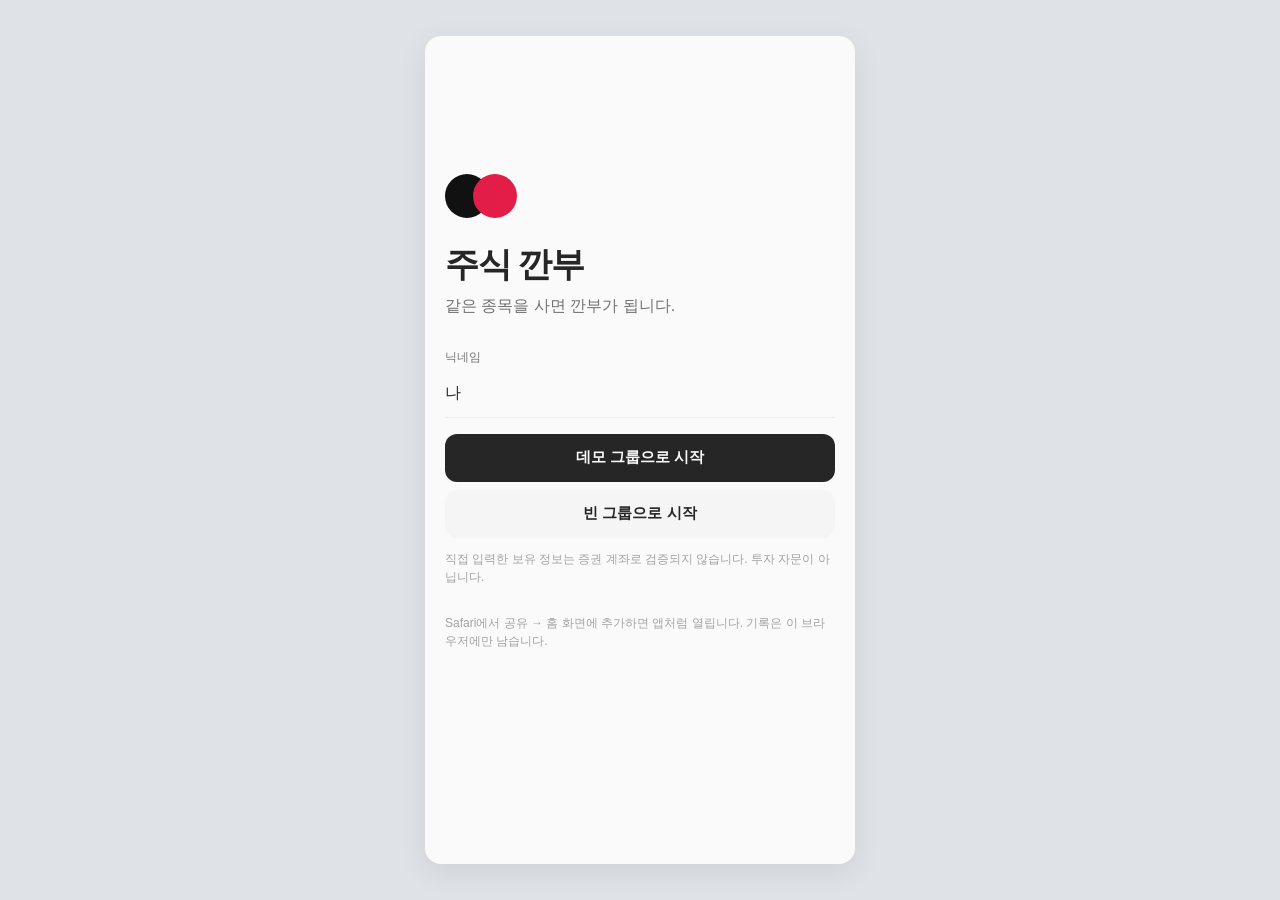
==== commit d3b6137d: "feat: 댓글에 차트 사진을 붙이고, 웹을 앱과 같은 톤으로 맞춤 차트 분석 사진을 댓글에 남기고 크게 볼 수 있게 한다. 웹도 앱과 같은 차트·버튼 크기·로컬 저장으로 친구들과" ====
--- a/web/index.html
+++ b/web/index.html
@@ -490,13 +490,13 @@
 }
 .take-step {
   flex: 1;
-  min-height: 36px;
-  padding: 6px 2px;
+  min-height: 44px;
+  padding: 8px 2px;
   border-radius: 10px;
   border: 1px solid var(--line);
   background: var(--surface);
   color: var(--text-3);
-  font-size: 11px;
+  font-size: 12px;
   font-weight: 700;
   letter-spacing: -0.02em;
 }
@@ -568,6 +568,12 @@
   color: var(--text);
   cursor: pointer;
   touch-action: none;
+  min-height: 110px;
+}
+.chart.static {
+  cursor: default;
+  touch-action: pan-y;
+  min-height: 132px;
 }
 
 .feed-badge {
@@ -660,14 +666,14 @@
 }
 .btn.full { width: 100%; }
 .btn.sm {
-  min-height: 32px;
-  padding: 7px 10px;
-  font-size: 12px;
+  min-height: 40px;
+  padding: 10px 12px;
+  font-size: 13px;
   font-weight: 550;
   background: var(--chip);
   color: var(--text);
   border: 0;
-  border-radius: 8px;
+  border-radius: 10px;
 }
 
 .status {
@@ -765,7 +771,7 @@
   width: 100%;
   font: inherit;
   font-size: 16px;
-  padding: 12px 0;
+  padding: 14px 0;
   border: 0;
   border-bottom: 1px solid var(--line);
   background: transparent;
@@ -773,6 +779,7 @@
   margin: 4px 0 16px;
   border-radius: 0;
   outline: none;
+  min-height: 48px;
 }
 label {
   font-size: 12px;
@@ -836,7 +843,7 @@
   margin: 0 auto;
   border-radius: 18px 18px 0 0;
   padding: 10px var(--pad) calc(24px + env(safe-area-inset-bottom));
-  max-height: 86%;
+  max-height: 92%;
   overflow: auto;
   -webkit-overflow-scrolling: touch;
 }
@@ -896,6 +903,133 @@
   margin-top: 2px;
 }
 .comment .time { font-size: 12px; color: var(--text-3); margin-top: 4px; }
+.comment-photo {
+  display: block;
+  width: 100%;
+  margin-top: 8px;
+  padding: 0;
+  border: 0;
+  background: var(--chip);
+  border-radius: 12px;
+  overflow: hidden;
+  cursor: pointer;
+}
+.comment-photo img {
+  width: 100%;
+  height: 180px;
+  object-fit: cover;
+  display: block;
+}
+.photo-rail {
+  display: flex;
+  gap: 8px;
+  overflow-x: auto;
+  padding: 4px 0 12px;
+  -webkit-overflow-scrolling: touch;
+}
+.rail-shot {
+  flex: 0 0 92px;
+  width: 92px;
+  height: 92px;
+  padding: 0;
+  border: 0;
+  border-radius: 10px;
+  overflow: hidden;
+  background: var(--chip);
+  cursor: pointer;
+}
+.rail-shot img {
+  width: 92px;
+  height: 92px;
+  object-fit: cover;
+  display: block;
+}
+.composer-attach {
+  display: flex;
+  gap: 8px;
+  align-items: center;
+  margin: 0 0 10px;
+}
+.composer-file {
+  position: relative;
+  overflow: hidden;
+}
+.composer-file input {
+  position: absolute;
+  inset: 0;
+  opacity: 0;
+  width: 100%;
+  height: 100%;
+  margin: 0;
+  padding: 0;
+  min-height: 0;
+  cursor: pointer;
+}
+.composer-preview {
+  display: flex;
+  gap: 10px;
+  align-items: flex-start;
+  margin: 0 0 10px;
+}
+.composer-preview img {
+  width: 72px;
+  height: 72px;
+  object-fit: cover;
+  border-radius: 8px;
+  background: var(--chip);
+}
+.lightbox {
+  position: fixed;
+  inset: 0;
+  background: rgba(0, 0, 0, 0.92);
+  z-index: 60;
+  display: flex;
+  flex-direction: column;
+  align-items: center;
+  justify-content: center;
+  padding: 56px 16px 32px;
+}
+.lightbox img {
+  max-width: 100%;
+  max-height: min(78dvh, 640px);
+  object-fit: contain;
+  border-radius: 12px;
+}
+.lightbox-cap {
+  color: rgba(255, 255, 255, 0.85);
+  font-size: 13px;
+  margin-top: 12px;
+  text-align: center;
+  max-width: 90%;
+}
+.lightbox-close {
+  position: absolute;
+  top: 8px;
+  right: 8px;
+  background: none;
+  border: 0;
+  color: #fff;
+  font-size: 15px;
+  font-weight: 650;
+  min-height: 44px;
+  min-width: 44px;
+  padding: 8px 12px;
+}
+.lightbox-nav {
+  position: absolute;
+  top: 50%;
+  transform: translateY(-50%);
+  width: 44px;
+  height: 44px;
+  border: 0;
+  border-radius: 50%;
+  background: rgba(255, 255, 255, 0.16);
+  color: #fff;
+  font-size: 28px;
+  line-height: 1;
+}
+.lightbox-nav.prev { left: 8px; }
+.lightbox-nav.next { right: 8px; }
 .history-item {
   padding: 10px 0;
   border-bottom: 1px solid var(--line);
@@ -1177,15 +1311,15 @@
   points[points.length - 1].price = s.market === "krx" ? Math.round(base / 50) * 50 : Math.round(base * 100) / 100;
   return points;
 }
-function chartPickHTML(s) {
+function chartPickHTML(s, readonly) {
   const pts = history(s);
-  const idx = state.chartIndex == null ? pts.length - 1 : Math.min(state.chartIndex, pts.length - 1);
+  const idx = readonly || state.chartIndex == null ? pts.length - 1 : Math.min(state.chartIndex, pts.length - 1);
   const ys = pts.map((p) => p.price);
   const min = Math.min.apply(null, ys);
   const max = Math.max.apply(null, ys);
   const span = max - min || 1;
   const w = 320;
-  const h = 88;
+  const h = readonly ? 132 : 110;
   const coords = pts.map((p, i) => {
     const x = 8 + (i / (pts.length - 1)) * (w - 16);
     const y = 10 + (1 - (p.price - min) / span) * (h - 20);
@@ -1195,21 +1329,26 @@
   const sel = coords[idx];
   const picked = pts[idx];
   const when = picked.daysAgo === 0 ? "오늘" : picked.daysAgo + "일 전";
-  const meta = state.chartIndex == null
-    ? `눌러서 고르기 · 오늘 ${formatPrice(pts[pts.length - 1].price, s.market)}`
-    : `${when} · ${formatPrice(picked.price, s.market)}`;
+  const meta = readonly
+    ? `데모 시세 · ${when} ${formatPrice(picked.price, s.market)}`
+    : state.chartIndex == null
+      ? `눌러서 고르기 · 오늘 ${formatPrice(pts[pts.length - 1].price, s.market)}`
+      : `${when} · ${formatPrice(picked.price, s.market)}`;
+  const cap = readonly
+    ? "차트 분석 캡처를 댓글에 넣을 수 있습니다. 주문이 나가지 않습니다."
+    : "차트를 눌러 그날 가격을 고르세요. 데모 시세입니다. 주문이 나가지 않습니다.";
   return `<div class="chart-box">
-    <div class="chart-cap">차트를 눌러 그날 가격을 고르세요. 데모 시세입니다. 주문이 나가지 않습니다.</div>
-    <svg class="chart" viewBox="0 0 ${w} ${h}" role="img" aria-label="최근 시세 차트">
+    <div class="chart-cap">${cap}</div>
+    <svg class="chart${readonly ? " static" : ""}" viewBox="0 0 ${w} ${h}" role="img" aria-label="최근 시세 차트">
       <rect width="${w}" height="${h}" fill="transparent"></rect>
       <polyline fill="none" stroke="currentColor" stroke-width="2" points="${line}"></polyline>
-      ${state.chartIndex == null ? "" : `<circle cx="${sel[0].toFixed(1)}" cy="${sel[1].toFixed(1)}" r="4.5" fill="currentColor"></circle>`}
+      ${readonly || state.chartIndex == null ? "" : `<circle cx="${sel[0].toFixed(1)}" cy="${sel[1].toFixed(1)}" r="4.5" fill="currentColor"></circle>`}
     </svg>
     <div class="chart-meta">${meta}</div>
   </div>`;
 }
 function applyChartPick(clientX) {
-  const svg = document.querySelector("svg.chart");
+  const svg = document.querySelector("svg.chart:not(.static)");
   const ticker = document.getElementById("add-ticker")?.value;
   const s = ticker ? stock(ticker) : null;
   if (!svg || !s) return;
@@ -1231,7 +1370,7 @@
   const max = Math.max.apply(null, ys);
   const span = max - min || 1;
   const w = 320;
-  const h = 88;
+  const h = 110;
   const cx = 8 + (idx / (pts.length - 1)) * (w - 16);
   const cy = 10 + (1 - (pts[idx].price - min) / span) * (h - 20);
   let circle = svg.querySelector("circle");
@@ -1294,7 +1433,9 @@
     addPrice: "",
     chartIndex: null,
     groupOpen: { turn: true, mood: true },
-    inboxPage: 0
+    inboxPage: 0,
+    threadImage: null,
+    lightbox: null
   };
 }
 
@@ -1350,7 +1491,8 @@
   state.comments.push(
     { id: "cm1", groupId: group.id, stockId: "NVDA", authorId: "cheolsu", parentId: null, body: "지금 들어가도 늦었나", createdAt: now() - hours(2) },
     { id: "cm2", groupId: group.id, stockId: "NVDA", authorId: state.me.id, parentId: "cm1", body: "평단만 적어둘게", createdAt: now() - hours(1) },
-    { id: "cm3", groupId: group.id, stockId: "NVDA", authorId: "minsu", parentId: null, body: "나는 패스ㅋㅋ 물리면 니 탓이다", createdAt: now() - hours(0.5) }
+    { id: "cm3", groupId: group.id, stockId: "NVDA", authorId: "minsu", parentId: null, body: "나는 패스ㅋㅋ 물리면 니 탓이다", createdAt: now() - hours(0.5) },
+    { id: "cm4", groupId: group.id, stockId: "NVDA", authorId: "cheolsu", parentId: null, body: "차트 보니까 이 구간 지지선이야.", image: chartSnapshot("NVDA"), createdAt: now() - hours(0.4) }
   );
   state.takes.push(
     { id: "tk-nvda-yh", groupId: group.id, stockId: "NVDA", userId: "younghee", level: 2 },
@@ -1378,6 +1520,7 @@
     ev(group.id, "추천", `영희가 ${nick}에게 NVIDIA를 추천했습니다.`, now() - hours(3), "rec", "younghee", "NVDA"),
     ev(group.id, "댓글", `철수가 NVIDIA에 댓글을 남겼습니다. “지금 들어가도 늦었나”`, now() - hours(2), "cmt", "cheolsu", "NVDA"),
     ev(group.id, "대댓글", `${nick}가 NVIDIA에 답글을 남겼습니다. “평단만 적어둘게”`, now() - hours(1), "cmt", state.me.id, "NVDA"),
+    ev(group.id, "사진", `철수가 NVIDIA에 차트 사진을 남겼습니다.`, now() - hours(0.4), "cmt", "cheolsu", "NVDA"),
     ev(group.id, "매수 제안", `민수가 AMD 매수를 제안했습니다.`, now() - hours(8), "prop", "minsu", "AMD"),
     ev(group.id, "매수 제안 · 재요청", `${nick}에게 AMD 매수를 다시 제안했습니다.`, now() - hours(1), "nag", "minsu", "AMD"),
     ev(group.id, "깐부", `${nick} · 철수 · Apple`, now() - days(14), "kk", state.me.id),
@@ -1397,11 +1540,114 @@
   state.onboarding = false;
 }
 
+function chartSnapshot(ticker) {
+  const s = stock(ticker);
+  if (!s) return null;
+  const pts = history(s, 30);
+  const c = document.createElement("canvas");
+  c.width = 720;
+  c.height = 280;
+  const ctx = c.getContext("2d");
+  ctx.fillStyle = "#fafafa";
+  ctx.fillRect(0, 0, c.width, c.height);
+  const ys = pts.map((p) => p.price);
+  const min = Math.min.apply(null, ys);
+  const max = Math.max.apply(null, ys);
+  const span = max - min || 1;
+  ctx.beginPath();
+  pts.forEach((p, i) => {
+    const x = 28 + (i / (pts.length - 1)) * (c.width - 56);
+    const y = 36 + (1 - (p.price - min) / span) * (c.height - 80);
+    if (i === 0) ctx.moveTo(x, y);
+    else ctx.lineTo(x, y);
+  });
+  ctx.strokeStyle = "#111";
+  ctx.lineWidth = 3;
+  ctx.stroke();
+  ctx.fillStyle = "#111";
+  ctx.font = "700 22px sans-serif";
+  ctx.fillText(s.name + " · " + s.ticker, 28, 30);
+  ctx.fillStyle = "#737373";
+  ctx.font = "14px sans-serif";
+  ctx.fillText("데모 시세 · 분석용 차트", 28, c.height - 16);
+  ctx.fillStyle = "#e11d48";
+  ctx.font = "700 16px sans-serif";
+  ctx.fillText(formatPrice(pts[pts.length - 1].price, s.market), c.width - 160, 30);
+  return c.toDataURL("image/jpeg", 0.72);
+}
+
+function compressImageFile(file) {
+  return new Promise((resolve, reject) => {
+    const img = new Image();
+    const url = URL.createObjectURL(file);
+    img.onload = () => {
+      const max = 1200;
+      let w = img.width;
+      let h = img.height;
+      const scale = Math.min(1, max / Math.max(w, h));
+      w = Math.max(1, Math.round(w * scale));
+      h = Math.max(1, Math.round(h * scale));
+      const c = document.createElement("canvas");
+      c.width = w;
+      c.height = h;
+      c.getContext("2d").drawImage(img, 0, 0, w, h);
+      URL.revokeObjectURL(url);
+      resolve(c.toDataURL("image/jpeg", 0.72));
+    };
+    img.onerror = () => {
+      URL.revokeObjectURL(url);
+      reject(new Error("image"));
+    };
+    img.src = url;
+  });
+}
+
+function persist() {
+  if (state.onboarding) return;
+  const snap = {
+    ...state,
+    sheet: null,
+    toast: null,
+    error: null,
+    threadDraft: "",
+    threadImage: null,
+    lightbox: null,
+    chartIndex: null
+  };
+  try {
+    localStorage.setItem("kkanbu-web-v1", JSON.stringify(snap));
+  } catch (_) {
+    try {
+      snap.comments = (snap.comments || []).map((c) => ({ ...c, image: null }));
+      localStorage.setItem("kkanbu-web-v1", JSON.stringify(snap));
+    } catch (__) {}
+  }
+}
+
+function loadPersisted() {
+  try {
+    const raw = localStorage.getItem("kkanbu-web-v1");
+    if (!raw) return null;
+    const saved = JSON.parse(raw);
+    if (!saved || !saved.me || saved.onboarding) return null;
+    return saved;
+  } catch (_) {
+    return null;
+  }
+}
+
 function ev(groupId, title, message, createdAt, type, actorId, stockId) {
   return { id: uid(), groupId, title, message, createdAt, type, actorId, stockId: stockId || null };
 }
 
 let state = emptyState({ id: "me", nickname: "나" });
+const saved = loadPersisted();
+if (saved) {
+  state = Object.assign(emptyState(saved.me), saved);
+  state.sheet = null;
+  state.lightbox = null;
+  state.threadImage = null;
+}
 
 function stock(id) { return state.stocks.find((s) => s.id === id); }
 function user(id) { return state.users.find((u) => u.id === id); }
@@ -1650,28 +1896,42 @@
 function recStatusLabel(status) {
   return { pending: "대기", willBuy: "매수 예정", accepted: "매수 기록", rejected: "거절" }[status] || status;
 }
+function saveThreadDraft() {
+  const input = document.getElementById("thread-text");
+  if (input) state.threadDraft = input.value;
+}
 function commentsFor(stockId) {
   return (state.comments || []).filter((c) => c.stockId === stockId && c.groupId === group()?.id).sort((a, b) => a.createdAt - b.createdAt);
 }
-function addComment(stockId, body, parentId, silent) {
+function photosFor(stockId) {
+  return commentsFor(stockId).filter((c) => c.image);
+}
+function addComment(stockId, body, parentId, silent, image) {
   const text = (body || "").trim();
-  if (!text) {
-    if (!silent) toast("내용을 적어 주세요.");
+  const photo = image || (!silent ? state.threadImage : null);
+  if (!text && !photo) {
+    if (!silent) toast("내용이나 사진을 넣어 주세요.");
     return;
   }
   const already = silent && commentsFor(stockId).some((c) => c.authorId === state.me.id && c.body === text);
   if (already) return;
   const comment = {
     id: uid(), groupId: group().id, stockId, authorId: state.me.id,
-    parentId: parentId || null, body: text, createdAt: now()
+    parentId: parentId || null, body: text, image: photo || null, createdAt: now()
   };
   state.comments.push(comment);
   if (silent) return;
-  const title = parentId ? "대댓글" : "댓글";
-  const kind = parentId ? "답글" : "댓글";
-  pushEvent(title, `${stock(stockId).name}에 ${kind}을 남겼습니다. “${text.slice(0, 40)}”`, "cmt", state.me.id, stockId);
-  toast(parentId ? "대댓글을 남겼습니다" : "댓글을 남겼습니다");
+  const title = photo && !text ? "사진" : parentId ? "대댓글" : "댓글";
+  const kind = photo && !text ? "사진" : parentId ? "답글" : "댓글";
+  const msg = photo && !text
+    ? `${stock(stockId).name}에 차트 사진을 남겼습니다.`
+    : photo
+      ? `${stock(stockId).name}에 사진 댓글을 남겼습니다. “${text.slice(0, 40)}”`
+      : `${stock(stockId).name}에 ${kind}을 남겼습니다. “${text.slice(0, 40)}”`;
+  pushEvent(title, msg, "cmt", state.me.id, stockId);
+  toast(parentId ? "대댓글을 남겼습니다" : (photo && !text ? "사진을 남겼습니다" : "댓글을 남겼습니다"));
   state.replyTo = null;
+  state.threadImage = null;
   render();
 }
 
@@ -1735,6 +1995,7 @@
 }
 
 function resetDemo() {
+  try { localStorage.removeItem("kkanbu-web-v1"); } catch (_) {}
   const nick = ["철수", "영희", "민수", "준호", "수진"].includes(state.me.nickname) ? "나" : state.me.nickname;
   state = emptyState({ id: "me", nickname: nick || "나" });
   seed(state);
@@ -1934,6 +2195,7 @@
       <div style="height:8px"></div>
       ${btn("빈 그룹으로 시작", "secondary full", "empty-start")}
       <p class="note">직접 입력한 보유 정보는 증권 계좌로 검증되지 않습니다. 투자 자문이 아닙니다.</p>
+      <p class="note">Safari에서 공유 → 홈 화면에 추가하면 앱처럼 열립니다. 기록은 이 브라우저에만 남습니다.</p>
     </div>`;
 }
 
@@ -2147,6 +2409,10 @@
       <div class="section-title">친구로 보기</div>
       <p class="note">한 브라우저에서 상대 화면을 확인합니다.</p>
       <div class="actions">${memberUsers().map((u) => sm(u.nickname, `play:${u.id}`)).join("")}</div>
+    </div>
+    <div class="section">
+      <div class="section-title">이 브라우저에서</div>
+      <p class="note">Safari 공유 → 홈 화면에 추가하면 홈 화면에서 바로 열립니다. 서버가 없어서 기록은 이 폰·이 브라우저에만 남습니다. 친구는 각자 같은 링크로 들어가면 됩니다.</p>
     </div>
     <div class="section">${btn("데모 리셋", "secondary full", "reset")}</div>
   </div>`;
@@ -2315,16 +2581,21 @@
     const recs = state.recs.filter((r) => r.stockId === stockId && r.groupId === group()?.id).sort((a, b) => a.createdAt - b.createdAt);
     const proposals = state.proposals.filter((p) => p.stockId === stockId && p.groupId === group()?.id);
     const comments = commentsFor(stockId);
+    const photos = photosFor(stockId);
     const roots = comments.filter((c) => !c.parentId);
     const reply = state.replyTo ? comments.find((c) => c.id === state.replyTo) : null;
-    const commentHTML = (c, isReply) => `<div class="comment ${isReply ? "reply" : ""}">
+    const commentHTML = (c, isReply) => {
+      const photoIdx = c.image ? photos.findIndex((p) => p.id === c.id) : -1;
+      return `<div class="comment ${isReply ? "reply" : ""}">
       ${avatarHTML(user(c.authorId) || { nickname: "?" }, "sm")}
       <div class="grow">
         <div class="names">${esc(nickname(c.authorId))}</div>
-        <div class="body">${esc(c.body)}</div>
+        ${c.body ? `<div class="body">${esc(c.body)}</div>` : ""}
+        ${c.image && photoIdx >= 0 ? `<button type="button" class="comment-photo" data-act="photo:${stockId}:${photoIdx}"><img src="${c.image}" alt=""></button>` : ""}
         <div class="time">${relative(c.createdAt)}${!c.parentId ? ` · <button class="btn text" data-act="reply:${c.id}">답글</button>` : ""}</div>
       </div>
     </div>`;
+    };
     const recHTML = recs.length ? recs.map((r) => `<div class="history-item">
         <div class="names">${esc(nickname(r.senderId))} → ${esc(nickname(r.receiverId))}</div>
         <div class="body">“${esc(r.message)}”</div>
@@ -2338,6 +2609,12 @@
         <div class="time">관심 ${n}명 · ${relative(p.createdAt)}</div>
       </div>`;
     }).join("");
+    const rail = photos.length ? `<div class="kind" style="margin-top:16px">사진 ${photos.length}</div>
+      <div class="photo-rail">${photos.map((c, i) => `<button type="button" class="rail-shot" data-act="photo:${stockId}:${i}"><img src="${c.image}" alt=""></button>`).join("")}</div>` : "";
+    const preview = state.threadImage ? `<div class="composer-preview">
+        <img src="${state.threadImage}" alt="">
+        <button type="button" class="btn text" data-act="clear-photo">사진 빼기</button>
+      </div>` : "";
     return sheetWrap(`
       <div class="thread-head">
         <div class="thread-title">
@@ -2347,14 +2624,21 @@
             <div class="ticker">${esc(s.ticker)}</div>
           </div>
         </div>
+        ${chartPickHTML(s, true)}
         ${pulseStrip(s.id, false)}
       </div>
-      <p class="note">이 종목의 추천·매수 제안과 댓글입니다. 한 줄 남기면 히스토리에 남습니다.</p>
+      <p class="note">이 종목의 추천·매수 제안과 댓글입니다. 차트 분석 사진이나 한마디를 남기면 히스토리에 남습니다.</p>
       <div class="kind">이 종목 이야기</div>
       ${recHTML || propHTML ? recHTML + propHTML : `<p class="empty">아직 추천이나 매수 제안이 없습니다.</p>`}
+      ${rail}
       <div class="kind" style="margin-top:16px">댓글 ${comments.length}</div>
-      ${roots.length ? roots.map((c) => commentHTML(c, false) + comments.filter((x) => x.parentId === c.id).map((x) => commentHTML(x, true)).join("")).join("") : `<p class="empty">아직 댓글이 없습니다. 이 종목에 한마디 남겨 보세요.</p>`}
+      ${roots.length ? roots.map((c) => commentHTML(c, false) + comments.filter((x) => x.parentId === c.id).map((x) => commentHTML(x, true)).join("")).join("") : `<p class="empty">아직 댓글이 없습니다. 차트 분석 사진이나 한마디를 남겨 보세요.</p>`}
       ${reply ? `<div class="caption">${esc(nickname(reply.authorId))}에게 답글 · <button class="btn text" data-act="cancel-reply">취소</button></div>` : ""}
+      ${preview}
+      <div class="composer-attach">
+        <label class="btn sm composer-file">사진<input id="thread-photo" type="file" accept="image/*"></label>
+        ${sm("차트 첨부", "attach-chart")}
+      </div>
       <label>${reply ? "답글" : "댓글"}</label>
       <input id="thread-text" placeholder="${reply ? "답글 적기" : "이 종목에 한마디"}" value="${esc(state.threadDraft || "")}" />
       ${btn("보내기", "primary full", "do-comment")}
@@ -2376,6 +2660,24 @@
   return `<nav class="tabs">${items.map(([id, label, icon]) => `<button class="${state.tab === id ? "on" : ""}" data-act="tab:${id}">${ico(icon, state.tab === id)}<span>${label}</span></button>`).join("")}</nav>`;
 }
 
+function lightboxHTML() {
+  if (!state.lightbox) return "";
+  const stockId = state.lightbox.stockId;
+  const photos = photosFor(stockId);
+  if (!photos.length) return "";
+  const i = Math.max(0, Math.min(state.lightbox.index | 0, photos.length - 1));
+  state.lightbox.index = i;
+  const c = photos[i];
+  const cap = c.body ? nickname(c.authorId) + " · " + c.body : nickname(c.authorId);
+  return `<div class="lightbox" data-act="lightbox-close">
+    <button type="button" class="lightbox-close" data-act="lightbox-close">닫기</button>
+    ${photos.length > 1 ? `<button type="button" class="lightbox-nav prev" data-act="lightbox-prev">‹</button>` : ""}
+    ${photos.length > 1 ? `<button type="button" class="lightbox-nav next" data-act="lightbox-next">›</button>` : ""}
+    <img src="${c.image}" alt="" data-act="lightbox-stay">
+    <div class="lightbox-cap" data-act="lightbox-stay">${esc(cap)} · ${i + 1} / ${photos.length}</div>
+  </div>`;
+}
+
 function render() {
   const root = document.getElementById("app");
   let body = "";
@@ -2384,8 +2686,9 @@
   else if (state.tab === "act") body = renderActivity();
   else if (state.tab === "me") body = renderProfile();
   else body = renderGroup();
-  root.innerHTML = body + tabs() + sheetHTML();
+  root.innerHTML = body + tabs() + sheetHTML() + lightboxHTML();
   bindPager();
+  persist();
 }
 
 let sheetGuard = 0;
@@ -2401,30 +2704,46 @@
   state.addTicker = null;
   state.addPrice = "";
   state.chartIndex = null;
+  state.threadImage = null;
+  state.threadDraft = "";
   render();
 }
 
 let chartTracking = false;
+let lightboxSwipeX = null;
 function onChartPointer(e) {
-  const svg = e.target.closest && e.target.closest("svg.chart");
+  const svg = e.target.closest && e.target.closest("svg.chart:not(.static)");
   if (!svg) return false;
   e.preventDefault();
   applyChartPick(e.clientX);
   return true;
 }
 document.addEventListener("pointerdown", (e) => {
-  if (!onChartPointer(e)) return;
-  chartTracking = true;
-  if (e.target.setPointerCapture) {
-    try { e.target.setPointerCapture(e.pointerId); } catch (_) {}
+  if (onChartPointer(e)) {
+    chartTracking = true;
+    if (e.target.setPointerCapture) {
+      try { e.target.setPointerCapture(e.pointerId); } catch (_) {}
+    }
+    return;
+  }
+  if (state.lightbox && e.target.closest && e.target.closest(".lightbox")) {
+    lightboxSwipeX = e.clientX;
   }
 });
 document.addEventListener("pointermove", (e) => {
   if (!chartTracking) return;
   onChartPointer(e);
 });
-document.addEventListener("pointerup", () => { chartTracking = false; });
-document.addEventListener("pointercancel", () => { chartTracking = false; });
+document.addEventListener("pointerup", (e) => {
+  chartTracking = false;
+  if (lightboxSwipeX != null && state.lightbox) {
+    const dx = e.clientX - lightboxSwipeX;
+    if (dx > 50) handle("lightbox-prev");
+    else if (dx < -50) handle("lightbox-next");
+  }
+  lightboxSwipeX = null;
+});
+document.addEventListener("pointercancel", () => { chartTracking = false; lightboxSwipeX = null; });
 
 document.addEventListener("change", (e) => {
   if (e.target && e.target.id === "add-ticker") {
@@ -2433,6 +2752,15 @@
     state.addPrice = "";
     render();
   }
+  if (e.target && e.target.id === "thread-photo") {
+    const file = e.target.files && e.target.files[0];
+    if (!file) return;
+    saveThreadDraft();
+    compressImageFile(file).then((data) => {
+      state.threadImage = data;
+      render();
+    }).catch(() => toast("사진을 읽지 못했습니다"));
+  }
 });
 document.addEventListener("input", (e) => {
   if (e.target && e.target.id === "add-price") state.addPrice = e.target.value;
@@ -2440,12 +2768,12 @@
 });
 
 document.addEventListener("click", (e) => {
-  if (e.target.closest && e.target.closest("svg.chart")) {
+  if (e.target.closest && e.target.closest("svg.chart:not(.static)")) {
     e.preventDefault();
     return;
   }
   if (e.target.closest && e.target.closest("a[href]")) return;
-  if (e.target.classList.contains("sheet")) {
+  if (e.target.classList.contains("sheet") && !state.lightbox) {
     closeSheet();
     return;
   }
@@ -2584,19 +2912,59 @@
   if (act.startsWith("thread:")) {
     state.replyTo = null;
     state.threadDraft = "";
+    state.threadImage = null;
     openSheet(act);
     return;
   }
+  if (act === "attach-chart") {
+    saveThreadDraft();
+    const stockId = (state.sheet || "").split(":")[1];
+    const snap = chartSnapshot(stockId);
+    if (!snap) {
+      toast("차트를 만들지 못했습니다");
+      return;
+    }
+    state.threadImage = snap;
+    toast("차트를 붙였습니다");
+    render();
+    return;
+  }
+  if (act === "clear-photo") {
+    saveThreadDraft();
+    state.threadImage = null;
+    render();
+    return;
+  }
+  if (act.startsWith("photo:")) {
+    saveThreadDraft();
+    const parts = act.split(":");
+    state.lightbox = { stockId: parts[1], index: Number(parts[2]) || 0 };
+    render();
+    return;
+  }
+  if (act === "lightbox-stay") return;
+  if (act === "lightbox-close") {
+    state.lightbox = null;
+    render();
+    return;
+  }
+  if (act === "lightbox-prev" || act === "lightbox-next") {
+    if (!state.lightbox) return;
+    const photos = photosFor(state.lightbox.stockId);
+    if (!photos.length) return;
+    const delta = act === "lightbox-next" ? 1 : -1;
+    state.lightbox.index = (state.lightbox.index + delta + photos.length) % photos.length;
+    render();
+    return;
+  }
   if (act.startsWith("reply:")) {
-    const input = document.getElementById("thread-text");
-    if (input) state.threadDraft = input.value;
+    saveThreadDraft();
     state.replyTo = act.split(":")[1];
     render();
     return;
   }
   if (act === "cancel-reply") {
-    const input = document.getElementById("thread-text");
-    if (input) state.threadDraft = input.value;
+    saveThreadDraft();
     state.replyTo = null;
     render();
     return;
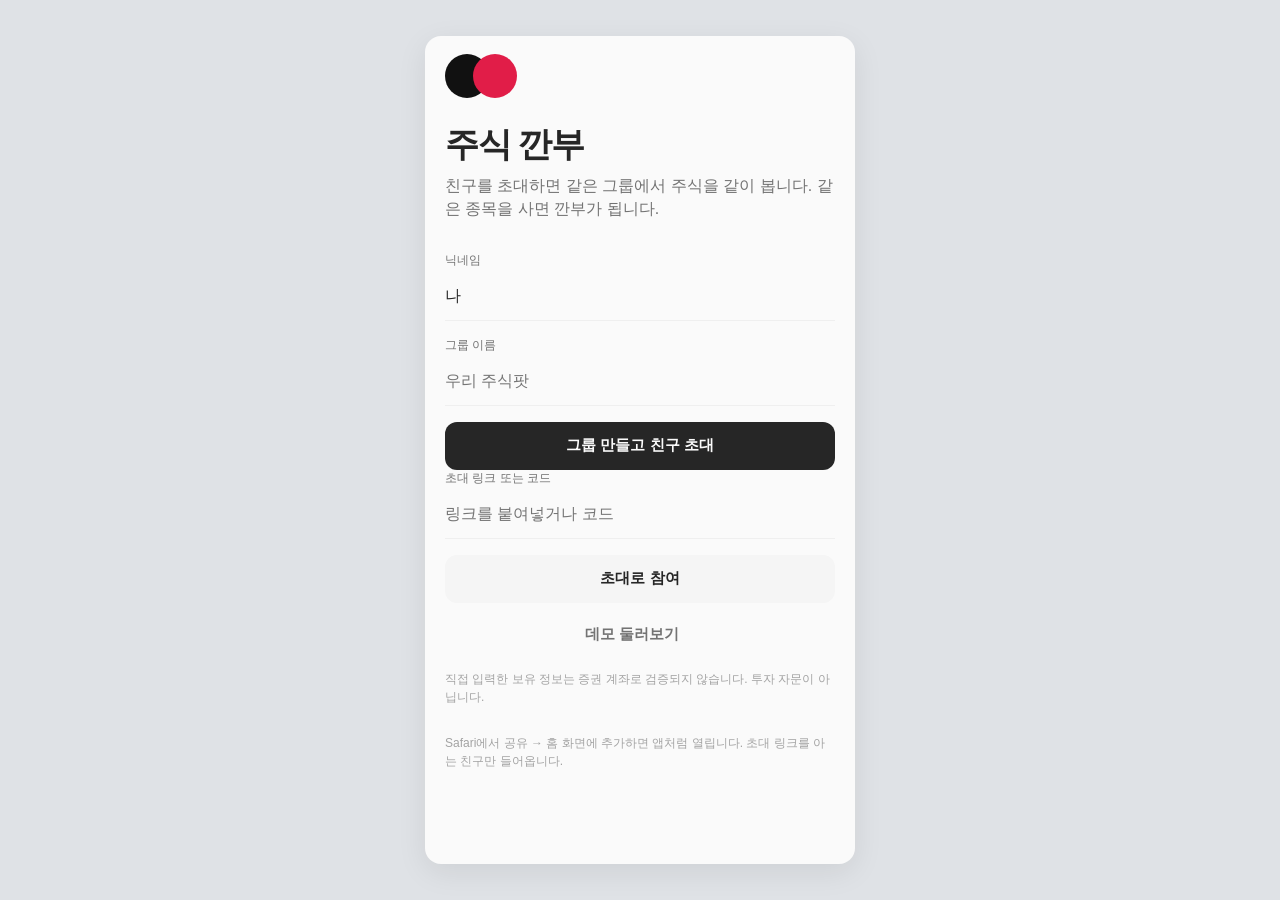
==== commit 47c0ff03: "feat: 웹에서 초대 링크로 친구와 같은 그룹을 쓴다 그룹을 만들면 초대 링크가 생깁니다. 친구가 그 링크를 열면 같은 그룹에서 보유·추천·댓글을 같이 봅니다. 데모 둘러보기는 " ====
--- a/web/index.html
+++ b/web/index.html
@@ -151,7 +151,20 @@
   border-radius: 999px;
 }
 .invite-chip span { color: var(--text-2); font-weight: 500; }
-.header-actions { margin: 4px 0 14px; }
+.header-actions {
+  margin: 4px 0 14px;
+  display: flex;
+  align-items: center;
+  gap: 10px;
+  flex-wrap: wrap;
+}
+.sync-dot {
+  font-size: 12px;
+  color: var(--text-3);
+}
+.sync-dot.on { color: var(--up); }
+.sync-dot.connecting { color: var(--text-2); }
+.sync-dot.error { color: var(--down); }
 .profile-head { padding: 8px 0 8px; }
 .avatar.lg { width: 72px; height: 72px; font-size: 26px; }
 .page-sub {
@@ -568,12 +581,53 @@
   color: var(--text);
   cursor: pointer;
   touch-action: none;
-  min-height: 110px;
+  min-height: 200px;
 }
 .chart.static {
   cursor: default;
   touch-action: pan-y;
-  min-height: 132px;
+  min-height: 200px;
+}
+.tv-wrap { margin: 8px 0 10px; }
+.tv-box {
+  width: 100%;
+  height: 440px;
+  border-radius: 12px;
+  overflow: hidden;
+  background: var(--chip);
+  border: 1px solid var(--line);
+}
+.tv-box iframe { width: 100%; height: 100%; border: 0; display: block; }
+.tv-link {
+  display: inline-block;
+  margin-top: 8px;
+  font-size: 13px;
+  font-weight: 600;
+  color: var(--text);
+  min-height: 40px;
+  line-height: 40px;
+}
+.signal-row {
+  display: flex;
+  flex-wrap: wrap;
+  gap: 8px;
+  margin: 8px 0 12px;
+}
+.signal-chip {
+  min-height: 40px;
+  padding: 8px 12px;
+  border-radius: 999px;
+  border: 1px solid var(--line);
+  background: var(--chip);
+  color: var(--text);
+  font-size: 13px;
+  font-weight: 600;
+}
+button.signal-chip { cursor: pointer; }
+.signal-chip.on {
+  border-color: var(--text);
+  background: var(--text);
+  color: var(--bg);
 }
 
 .feed-badge {
@@ -947,8 +1001,21 @@
 .composer-attach {
   display: flex;
   gap: 8px;
+  align-items: stretch;
+  margin: 0 0 12px;
+}
+.composer-attach .btn {
+  flex: 1;
+  min-height: 48px;
+  display: flex;
   align-items: center;
-  margin: 0 0 10px;
+  justify-content: center;
+  margin: 0;
+  border: 1px solid var(--text-3);
+  background: var(--chip);
+  color: var(--text);
+  font-size: 15px;
+  font-weight: 600;
 }
 .composer-file {
   position: relative;
@@ -1056,6 +1123,7 @@
     <div id="app"></div>
   </div>
   <div id="toast" class="toast" hidden></div>
+  <script src="https://s3.tradingview.com/tv.js"></script>
   <script>
 const CATALOG = [
   ["NVDA", "NVIDIA", "nasdaq", 182.4],
@@ -1296,53 +1364,240 @@
   return [...String(ticker)].reduce((a, c) => a + c.charCodeAt(0), 0);
 }
 function history(s, days) {
-  days = days || 14;
+  days = days || 30;
   const base = priceOf(s);
-  let price = base * 0.86;
+  let prev = base * 0.86;
   const seed = seedValue(s.ticker);
   const points = [];
+  const rnd = (v) => s.market === "krx" ? Math.round(v / 50) * 50 : Math.round(v * 100) / 100;
   for (let i = days; i >= 0; i--) {
     const wave = Math.sin((i + seed) / 6.5) * 0.018;
     const drift = ((seed % 7) - 3) * 0.0015;
-    price = Math.max(base * 0.55, price * (1 + wave + drift));
-    const rounded = s.market === "krx" ? Math.round(price / 50) * 50 : Math.round(price * 100) / 100;
-    points.push({ daysAgo: i, price: rounded });
-  }
-  points[points.length - 1].price = s.market === "krx" ? Math.round(base / 50) * 50 : Math.round(base * 100) / 100;
+    const closeRaw = Math.max(base * 0.55, prev * (1 + wave + drift));
+    const close = i === 0 ? base : closeRaw;
+    const open = prev * (1 + Math.sin((i + seed) / 3.1) * 0.005);
+    const range = 0.008 + Math.abs(wave) * 1.4;
+    const high = Math.max(open, close) * (1 + range);
+    const low = Math.min(open, close) * (1 - range * 0.85);
+    const volBase = 800000 + (seed % 11) * 90000;
+    const volWave = 0.7 + Math.abs(Math.sin((i * 3 + seed) / 2.4));
+    const spike = i <= 1 ? 2.15 : 1;
+    const c = rnd(close);
+    points.push({
+      daysAgo: i,
+      open: rnd(open),
+      high: rnd(high),
+      low: rnd(low),
+      close: c,
+      price: c,
+      volume: volBase * volWave * spike
+    });
+    prev = closeRaw;
+  }
   return points;
 }
+function rsiAt(closes, end, period) {
+  period = period || 14;
+  if (end < period) return null;
+  let avgGain = 0;
+  let avgLoss = 0;
+  for (let i = 1; i <= period; i++) {
+    const d = closes[i] - closes[i - 1];
+    if (d >= 0) avgGain += d;
+    else avgLoss -= d;
+  }
+  avgGain /= period;
+  avgLoss /= period;
+  for (let i = period + 1; i <= end; i++) {
+    const d = closes[i] - closes[i - 1];
+    avgGain = (avgGain * (period - 1) + Math.max(d, 0)) / period;
+    avgLoss = (avgLoss * (period - 1) + Math.max(-d, 0)) / period;
+  }
+  if (avgLoss === 0) return avgGain === 0 ? 50 : 100;
+  return 100 - 100 / (1 + avgGain / avgLoss);
+}
+function chartSignals(s) {
+  const pts = history(s, 40);
+  const closes = pts.map((p) => p.close);
+  const rsi = rsiAt(closes, closes.length - 1);
+  const vols = pts.map((p) => p.volume);
+  const window = vols.slice(0, -1).slice(-20);
+  const avg = window.length ? window.reduce((a, b) => a + b, 0) / window.length : 0;
+  const last = vols[vols.length - 1] || 0;
+  const ratio = avg ? last / avg : 1;
+  const tags = [];
+  if (rsi != null) {
+    let label = "RSI " + Math.round(rsi);
+    let on = false;
+    if (rsi <= 30) { label += " 과매도"; on = true; }
+    else if (rsi >= 70) { label += " 과매수"; on = true; }
+    else if (rsi <= 35 || rsi >= 65) on = true;
+    tags.push({ id: "rsi", label, on });
+  }
+  if (ratio >= 1.8) tags.push({ id: "vol", label: "거래량 급증 " + ratio.toFixed(1) + "배", on: true });
+  else tags.push({ id: "vol", label: "거래량 " + ratio.toFixed(1) + "배", on: false });
+  return { rsi, ratio, tags, pts };
+}
+function tvSymbol(s) {
+  return (s.market === "krx" ? "KRX:" : "NASDAQ:") + s.ticker;
+}
+function tvURL(s) {
+  return "https://www.tradingview.com/chart/?symbol=" + encodeURIComponent(tvSymbol(s));
+}
+function tvLink(s) {
+  return `<a class="tv-link" href="${esc(tvURL(s))}" target="_blank" rel="noopener">새 탭에서 크게 보기</a>`;
+}
+const CHART_TAGS = [
+  { id: "vol", label: "거래량 급증" },
+  { id: "rsi-low", label: "RSI 과매도" },
+  { id: "rsi-high", label: "RSI 과매수" },
+  { id: "ma", label: "이평 돌파" },
+  { id: "support", label: "지지선" }
+];
+function signalChips(labels) {
+  if (!labels || !labels.length) return "";
+  return `<div class="signal-row">${labels.map((l) => `<span class="signal-chip">${esc(l)}</span>`).join("")}</div>`;
+}
+function tvBoxHTML(s, height) {
+  height = height || 440;
+  return `<div class="tv-wrap">
+    <div class="tv-box" id="tv-chart" data-tv-symbol="${esc(tvSymbol(s))}" style="height:${height}px"></div>
+  </div>`;
+}
+let tvScriptTried = false;
+function ensureTradingView(cb) {
+  if (window.TradingView) {
+    cb();
+    return;
+  }
+  if (!tvScriptTried) {
+    tvScriptTried = true;
+    const s = document.createElement("script");
+    s.src = "https://s3.tradingview.com/tv.js";
+    s.async = true;
+    s.onload = () => cb();
+    s.onerror = () => {};
+    document.head.appendChild(s);
+  }
+  const started = Date.now();
+  const t = setInterval(() => {
+    if (window.TradingView) {
+      clearInterval(t);
+      cb();
+    } else if (Date.now() - started > 8000) {
+      clearInterval(t);
+    }
+  }, 200);
+}
+function mountTradingView() {
+  const el = document.getElementById("tv-chart");
+  if (!el) return;
+  const symbol = el.getAttribute("data-tv-symbol");
+  if (!symbol) return;
+  ensureTradingView(() => {
+    if (!window.TradingView || !document.getElementById("tv-chart")) return;
+    const node = document.getElementById("tv-chart");
+    if (!node || node.getAttribute("data-tv-symbol") !== symbol) return;
+    node.innerHTML = "";
+    const dark = window.matchMedia && window.matchMedia("(prefers-color-scheme: dark)").matches;
+    try {
+      new TradingView.widget({
+        autosize: true,
+        symbol,
+        interval: "D",
+        timezone: "Asia/Seoul",
+        theme: dark ? "dark" : "light",
+        style: "1",
+        locale: "kr",
+        withdateranges: true,
+        hide_side_toolbar: true,
+        allow_symbol_change: false,
+        save_image: true,
+        hide_volume: false,
+        enable_publishing: false,
+        studies: ["STD;RSI", "Volume@tv-basicstudies"],
+        container_id: "tv-chart"
+      });
+    } catch (_) {}
+  });
+}
 function chartPickHTML(s, readonly) {
-  const pts = history(s);
+  const pts = history(s, 30);
   const idx = readonly || state.chartIndex == null ? pts.length - 1 : Math.min(state.chartIndex, pts.length - 1);
-  const ys = pts.map((p) => p.price);
-  const min = Math.min.apply(null, ys);
-  const max = Math.max.apply(null, ys);
+  const picked = pts[idx];
+  const closes = pts.map((p) => p.close);
+  const rsi = rsiAt(closes, idx);
+  const min = Math.min.apply(null, pts.map((p) => p.low));
+  const max = Math.max.apply(null, pts.map((p) => p.high));
   const span = max - min || 1;
+  const maxVol = Math.max.apply(null, pts.map((p) => p.volume)) || 1;
   const w = 320;
-  const h = readonly ? 132 : 110;
-  const coords = pts.map((p, i) => {
-    const x = 8 + (i / (pts.length - 1)) * (w - 16);
-    const y = 10 + (1 - (p.price - min) / span) * (h - 20);
-    return [x, y];
-  });
-  const line = coords.map((c) => c[0].toFixed(1) + "," + c[1].toFixed(1)).join(" ");
-  const sel = coords[idx];
-  const picked = pts[idx];
+  const candleTop = 8;
+  const candleH = 118;
+  const volTop = 132;
+  const volH = 28;
+  const rsiTop = 168;
+  const rsiH = 26;
+  const h = 202;
+  const slot = (w - 16) / pts.length;
+  const y = (v) => candleTop + (1 - (v - min) / span) * candleH;
+  const candles = pts.map((p, i) => {
+    const cx = 8 + slot * (i + 0.5);
+    const bw = Math.max(2, slot * 0.62);
+    const bull = p.close >= p.open;
+    const color = bull ? "var(--up)" : "var(--down)";
+    const top = y(Math.max(p.open, p.close));
+    const bot = y(Math.min(p.open, p.close));
+    return `<g class="cnd${i === idx ? " on" : ""}">
+      <line x1="${cx.toFixed(1)}" x2="${cx.toFixed(1)}" y1="${y(p.high).toFixed(1)}" y2="${y(p.low).toFixed(1)}" stroke="${color}" stroke-width="1"></line>
+      <rect x="${(cx - bw / 2).toFixed(1)}" y="${top.toFixed(1)}" width="${bw.toFixed(1)}" height="${Math.max(1.2, bot - top).toFixed(1)}" fill="${color}"></rect>
+    </g>`;
+  }).join("");
+  const vols = pts.map((p, i) => {
+    const cx = 8 + slot * (i + 0.5);
+    const bw = Math.max(2, slot * 0.62);
+    const vh = (p.volume / maxVol) * volH;
+    const bull = p.close >= p.open;
+    return `<rect x="${(cx - bw / 2).toFixed(1)}" y="${(volTop + volH - vh).toFixed(1)}" width="${bw.toFixed(1)}" height="${Math.max(1, vh).toFixed(1)}" fill="${bull ? "var(--up)" : "var(--down)"}" opacity="${i === idx ? 0.85 : 0.35}"></rect>`;
+  }).join("");
+  const rsiPts = [];
+  for (let i = 0; i < pts.length; i++) {
+    const v = rsiAt(closes, i);
+    if (v == null) continue;
+    const x = 8 + slot * (i + 0.5);
+    const ry = rsiTop + (1 - v / 100) * rsiH;
+    rsiPts.push(x.toFixed(1) + "," + ry.toFixed(1));
+  }
   const when = picked.daysAgo === 0 ? "오늘" : picked.daysAgo + "일 전";
+  const rsiTxt = rsi != null ? " · RSI " + Math.round(rsi) : "";
   const meta = readonly
-    ? `데모 시세 · ${when} ${formatPrice(picked.price, s.market)}`
+    ? `데모 캔들 · ${when} ${formatPrice(picked.close, s.market)}${rsiTxt}`
     : state.chartIndex == null
-      ? `눌러서 고르기 · 오늘 ${formatPrice(pts[pts.length - 1].price, s.market)}`
-      : `${when} · ${formatPrice(picked.price, s.market)}`;
+      ? `캔들을 눌러 종가 고르기 · 오늘 ${formatPrice(pts[pts.length - 1].close, s.market)}${rsiTxt}`
+      : `${when} · ${formatPrice(picked.close, s.market)}${rsiTxt}`;
   const cap = readonly
-    ? "차트 분석 캡처를 댓글에 넣을 수 있습니다. 주문이 나가지 않습니다."
-    : "차트를 눌러 그날 가격을 고르세요. 데모 시세입니다. 주문이 나가지 않습니다.";
+    ? "트레이딩뷰 일봉입니다. 거래량과 RSI가 같이 열립니다. 주문이 나가지 않습니다."
+    : "위는 트레이딩뷰 실세입니다. 아래 캔들을 눌러 매수 기록용 종가를 고르세요. 두 가격은 다를 수 있습니다.";
+  const tv = tvBoxHTML(s, readonly ? 460 : 380);
+  if (readonly) {
+    return `<div class="chart-box">
+      <div class="chart-cap">${cap}</div>
+      ${tv}
+      ${tvLink(s)}
+    </div>`;
+  }
   return `<div class="chart-box">
     <div class="chart-cap">${cap}</div>
-    <svg class="chart${readonly ? " static" : ""}" viewBox="0 0 ${w} ${h}" role="img" aria-label="최근 시세 차트">
+    ${tv}
+    ${tvLink(s)}
+    <div class="kind" style="margin-top:14px">매수 기록용</div>
+    <svg class="chart" viewBox="0 0 ${w} ${h}" role="img" aria-label="매수 기록용 캔들">
       <rect width="${w}" height="${h}" fill="transparent"></rect>
-      <polyline fill="none" stroke="currentColor" stroke-width="2" points="${line}"></polyline>
-      ${readonly || state.chartIndex == null ? "" : `<circle cx="${sel[0].toFixed(1)}" cy="${sel[1].toFixed(1)}" r="4.5" fill="currentColor"></circle>`}
+      ${candles}
+      ${vols}
+      <line x1="8" x2="${w - 8}" y1="${(rsiTop + rsiH * 0.3).toFixed(1)}" y2="${(rsiTop + rsiH * 0.3).toFixed(1)}" stroke="currentColor" opacity="0.12"></line>
+      <line x1="8" x2="${w - 8}" y1="${(rsiTop + rsiH * 0.7).toFixed(1)}" y2="${(rsiTop + rsiH * 0.7).toFixed(1)}" stroke="currentColor" opacity="0.12"></line>
+      ${rsiPts.length ? `<polyline fill="none" stroke="currentColor" stroke-width="1.4" points="${rsiPts.join(" ")}"></polyline>` : ""}
     </svg>
     <div class="chart-meta">${meta}</div>
   </div>`;
@@ -1352,36 +1607,21 @@
   const ticker = document.getElementById("add-ticker")?.value;
   const s = ticker ? stock(ticker) : null;
   if (!svg || !s) return;
-  const pts = history(s);
+  const pts = history(s, 30);
   const rect = svg.getBoundingClientRect();
   const x = clientX - rect.left;
-  const idx = Math.max(0, Math.min(pts.length - 1, Math.round((x / Math.max(rect.width, 1)) * (pts.length - 1))));
+  const idx = Math.max(0, Math.min(pts.length - 1, Math.floor((x / Math.max(rect.width, 1)) * pts.length)));
   state.chartIndex = idx;
   state.addTicker = ticker;
-  const p = pts[idx].price;
+  const p = pts[idx].close;
   state.addPrice = s.market === "krx" ? String(Math.round(p)) : p.toFixed(2);
   const input = document.getElementById("add-price");
   if (input) input.value = state.addPrice;
   const meta = document.querySelector(".chart-meta");
   const when = pts[idx].daysAgo === 0 ? "오늘" : pts[idx].daysAgo + "일 전";
-  if (meta) meta.textContent = when + " · " + formatPrice(p, s.market);
-  const ys = pts.map((pt) => pt.price);
-  const min = Math.min.apply(null, ys);
-  const max = Math.max.apply(null, ys);
-  const span = max - min || 1;
-  const w = 320;
-  const h = 110;
-  const cx = 8 + (idx / (pts.length - 1)) * (w - 16);
-  const cy = 10 + (1 - (pts[idx].price - min) / span) * (h - 20);
-  let circle = svg.querySelector("circle");
-  if (!circle) {
-    circle = document.createElementNS("http://www.w3.org/2000/svg", "circle");
-    circle.setAttribute("r", "4.5");
-    circle.setAttribute("fill", "currentColor");
-    svg.appendChild(circle);
-  }
-  circle.setAttribute("cx", cx.toFixed(1));
-  circle.setAttribute("cy", cy.toFixed(1));
+  const rsi = rsiAt(pts.map((pt) => pt.close), idx);
+  if (meta) meta.textContent = when + " · " + formatPrice(p, s.market) + (rsi != null ? " · RSI " + Math.round(rsi) : "");
+  svg.querySelectorAll(".cnd").forEach((el, i) => el.classList.toggle("on", i === idx));
 }
 function ico(name, filled) {
   const solid = filled && (name === "heart" || name === "me" || name === "star");
@@ -1435,7 +1675,12 @@
     groupOpen: { turn: true, mood: true },
     inboxPage: 0,
     threadImage: null,
-    lightbox: null
+    lightbox: null,
+    recTags: {},
+    mode: null,
+    roomId: null,
+    sync: "off",
+    pendingJoin: ""
   };
 }
 
@@ -1483,10 +1728,11 @@
     H("junho", "035720", 62000, { createdAt: now() - days(15) })
   );
 
+  const nvdaTags = ["거래량 급증", "RSI 과매수"];
   state.recs.push({
     id: "rec1", groupId: group.id, senderId: "younghee", receiverId: state.me.id,
     stockId: "NVDA", holdingId: youngheeNVDA.id, message: "같이 들어가 봐.",
-    status: "pending", createdAt: now() - hours(3)
+    status: "pending", createdAt: now() - hours(3), signals: nvdaTags
   });
   state.comments.push(
     { id: "cm1", groupId: group.id, stockId: "NVDA", authorId: "cheolsu", parentId: null, body: "지금 들어가도 늦었나", createdAt: now() - hours(2) },
@@ -1538,6 +1784,8 @@
     { userId: "junho", title: "존버" }
   ];
   state.onboarding = false;
+  state.mode = "demo";
+  state.roomId = null;
 }
 
 function chartSnapshot(ticker) {
@@ -1546,33 +1794,50 @@
   const pts = history(s, 30);
   const c = document.createElement("canvas");
   c.width = 720;
-  c.height = 280;
+  c.height = 340;
   const ctx = c.getContext("2d");
   ctx.fillStyle = "#fafafa";
   ctx.fillRect(0, 0, c.width, c.height);
-  const ys = pts.map((p) => p.price);
-  const min = Math.min.apply(null, ys);
-  const max = Math.max.apply(null, ys);
+  const min = Math.min.apply(null, pts.map((p) => p.low));
+  const max = Math.max.apply(null, pts.map((p) => p.high));
   const span = max - min || 1;
-  ctx.beginPath();
+  const maxVol = Math.max.apply(null, pts.map((p) => p.volume)) || 1;
+  const left = 28;
+  const usable = c.width - 56;
+  const candleTop = 48;
+  const candleH = 180;
+  const volTop = 236;
+  const volH = 44;
+  const slot = usable / pts.length;
+  const y = (v) => candleTop + (1 - (v - min) / span) * candleH;
   pts.forEach((p, i) => {
-    const x = 28 + (i / (pts.length - 1)) * (c.width - 56);
-    const y = 36 + (1 - (p.price - min) / span) * (c.height - 80);
-    if (i === 0) ctx.moveTo(x, y);
-    else ctx.lineTo(x, y);
+    const cx = left + slot * (i + 0.5);
+    const bw = Math.max(2.8, slot * 0.56);
+    const bull = p.close >= p.open;
+    ctx.strokeStyle = ctx.fillStyle = bull ? "#e11d48" : "#2563eb";
+    ctx.lineWidth = 1.2;
+    ctx.beginPath();
+    ctx.moveTo(cx, y(p.high));
+    ctx.lineTo(cx, y(p.low));
+    ctx.stroke();
+    const top = y(Math.max(p.open, p.close));
+    const h = Math.max(2, y(Math.min(p.open, p.close)) - top);
+    ctx.fillRect(cx - bw / 2, top, bw, h);
+    const vh = Math.max(2, volH * (p.volume / maxVol));
+    ctx.globalAlpha = 0.4;
+    ctx.fillRect(cx - bw / 2, volTop + volH - vh, bw, vh);
+    ctx.globalAlpha = 1;
   });
-  ctx.strokeStyle = "#111";
-  ctx.lineWidth = 3;
-  ctx.stroke();
   ctx.fillStyle = "#111";
   ctx.font = "700 22px sans-serif";
   ctx.fillText(s.name + " · " + s.ticker, 28, 30);
   ctx.fillStyle = "#737373";
-  ctx.font = "14px sans-serif";
-  ctx.fillText("데모 시세 · 분석용 차트", 28, c.height - 16);
+  ctx.font = "13px sans-serif";
+  const rsi = rsiAt(pts.map((p) => p.close), pts.length - 1);
+  ctx.fillText("데모 캔들 · RSI·거래량" + (rsi != null ? " · RSI " + Math.round(rsi) : ""), 28, c.height - 16);
   ctx.fillStyle = "#e11d48";
   ctx.font = "700 16px sans-serif";
-  ctx.fillText(formatPrice(pts[pts.length - 1].price, s.market), c.width - 160, 30);
+  ctx.fillText(formatPrice(pts[pts.length - 1].close, s.market), c.width - 180, 30);
   return c.toDataURL("image/jpeg", 0.72);
 }
 
@@ -1612,7 +1877,9 @@
     threadDraft: "",
     threadImage: null,
     lightbox: null,
-    chartIndex: null
+    recTags: {},
+    chartIndex: null,
+    sync: state.sync || "off"
   };
   try {
     localStorage.setItem("kkanbu-web-v1", JSON.stringify(snap));
@@ -1622,6 +1889,7 @@
       localStorage.setItem("kkanbu-web-v1", JSON.stringify(snap));
     } catch (__) {}
   }
+  if (state.mode === "live") scheduleRoomPush(480);
 }
 
 function loadPersisted() {
@@ -1636,18 +1904,484 @@
   }
 }
 
+const ROOM_BROKERS = [
+  "wss://broker.emqx.io:8084/mqtt",
+  "wss://broker.hivemq.com:8884/mqtt"
+];
+const ROOM_TOPIC = (code) => "kkanbu/v1/" + code;
+const ROOM_ALPHABET = "ABCDEFGHJKLMNPQRSTUVWXYZ23456789";
+
+let roomClient = null;
+let roomApplying = false;
+let roomPushTimer = 0;
+let roomRev = 0;
+let roomWanted = "";
+
+function loadIdentity() {
+  try {
+    const raw = localStorage.getItem("kkanbu-identity");
+    if (raw) {
+      const me = JSON.parse(raw);
+      if (me && me.id) return { id: me.id, nickname: me.nickname || "나" };
+    }
+  } catch (_) {}
+  const me = { id: uid(), nickname: "나" };
+  try { localStorage.setItem("kkanbu-identity", JSON.stringify(me)); } catch (_) {}
+  return me;
+}
+
+function saveIdentity(me) {
+  try { localStorage.setItem("kkanbu-identity", JSON.stringify({ id: me.id, nickname: me.nickname })); } catch (_) {}
+}
+
+function ensureIdentity(nickname) {
+  const name = (nickname || "").trim() || state.me.nickname || "나";
+  let id = state.me && state.me.id;
+  if (!id || id === "me") id = uid();
+  state.me = { id, nickname: name };
+  saveIdentity(state.me);
+  if (!state.users.some((u) => u.id === id)) state.users.push(state.me);
+  else {
+    const u = state.users.find((x) => x.id === id);
+    if (u) u.nickname = name;
+  }
+}
+
+function makeInviteCode() {
+  const buf = crypto.getRandomValues(new Uint8Array(8));
+  let s = "";
+  for (let i = 0; i < 8; i++) s += ROOM_ALPHABET[buf[i] % ROOM_ALPHABET.length];
+  return s;
+}
+
+function parseJoinFromText(text) {
+  if (!text) return "";
+  const s = String(text).trim();
+  const tagged = s.match(/join=([A-HJ-NP-Z2-9]{6,14})/i);
+  if (tagged) return tagged[1].toUpperCase();
+  const compact = s.toUpperCase().replace(/[^A-Z0-9]/g, "");
+  if (compact.length >= 6 && compact.length <= 14 && ![...compact].every((c) => "01IO".includes(c))) return compact;
+  return "";
+}
+
+function parseJoin() {
+  try {
+    const hash = (location.hash || "").replace(/^#/, "");
+    const query = new URLSearchParams(location.search);
+    const fromHash = new URLSearchParams(hash);
+    return parseJoinFromText(query.get("join") || fromHash.get("join") || hash.replace(/^join=/i, ""));
+  } catch (_) {
+    return "";
+  }
+}
+
+function setJoinHash(code) {
+  try {
+    const url = new URL(location.href);
+    url.hash = code ? "join=" + code : "";
+    history.replaceState(null, "", url.pathname + url.search + url.hash);
+  } catch (_) {
+    try { if (code) location.hash = "join=" + code; } catch (__) {}
+  }
+}
+
+function inviteURL() {
+  const base = String(location.href).split("#")[0].split("?")[0];
+  const code = state.roomId || group()?.invite || "";
+  return code ? base + "#join=" + code : base;
+}
+
+function mergeById(a, b) {
+  const map = new Map();
+  const keyOf = (item) => {
+    if (!item) return "";
+    if (item.id != null && item.id !== "") return "id:" + item.id;
+    if (item.groupId && item.userId && item.averagePrice == null && item.stockId == null && item.proposalId == null && item.level == null) return "mem:" + item.groupId + ":" + item.userId;
+    if (item.holdingId && item.actorId) return "sus:" + item.holdingId + ":" + item.actorId;
+    if (item.userId && item.title && item.stockId == null) return "badge:" + item.userId + ":" + item.title;
+    if (item.stockId && item.userId && item.level != null && item.averagePrice == null) return "take:" + item.groupId + ":" + item.userId + ":" + item.stockId;
+    return "";
+  };
+  (a || []).concat(b || []).forEach((item) => {
+    const key = keyOf(item);
+    if (!key) return;
+    const prev = map.get(key);
+    if (!prev) {
+      map.set(key, item);
+      return;
+    }
+    const ta = prev.updatedAt || prev.createdAt || 0;
+    const tb = item.updatedAt || item.createdAt || 0;
+    if (tb > ta) map.set(key, item);
+    else if (tb === ta && item.status === "sold" && prev.status !== "sold") map.set(key, item);
+    else if (tb === ta && item.image && !prev.image) map.set(key, item);
+  });
+  return [...map.values()];
+}
+
+function loadMqtt() {
+  if (window.mqtt && window.mqtt.connect) return Promise.resolve(window.mqtt);
+  return new Promise((resolve, reject) => {
+    const s = document.createElement("script");
+    s.src = "https://cdn.jsdelivr.net/npm/mqtt@5.10.4/dist/mqtt.min.js";
+    s.onload = () => (window.mqtt && window.mqtt.connect ? resolve(window.mqtt) : reject(new Error("mqtt")));
+    s.onerror = () => reject(new Error("mqtt"));
+    document.head.appendChild(s);
+  });
+}
+
+function packRoom() {
+  roomRev += 1;
+  const body = {
+    v: 1,
+    room: state.roomId,
+    rev: roomRev,
+    client: state.me.id,
+    ts: now(),
+    users: state.users,
+    groups: state.groups,
+    members: state.members,
+    holdings: state.holdings,
+    recs: state.recs,
+    proposals: state.proposals,
+    cobuys: state.cobuys,
+    suspicions: state.suspicions,
+    events: state.events,
+    badges: state.badges,
+    comments: state.comments || [],
+    takes: state.takes,
+    offsets: Object.fromEntries((state.stocks || []).map((s) => [s.id, s.offset || 0]))
+  };
+  let json = JSON.stringify(body);
+  if (json.length > 180000) {
+    body.comments = (body.comments || []).map((c) => ({ ...c, image: null }));
+    json = JSON.stringify(body);
+  }
+  return json;
+}
+
+function applyRoom(remote) {
+  if (!remote || remote.v !== 1 || !Array.isArray(remote.users)) return false;
+  roomApplying = true;
+  const stocks = state.stocks;
+  const me = state.me;
+  const sheet = state.sheet;
+  const tab = state.tab;
+  const groupOpen = state.groupOpen;
+  const mode = state.mode;
+  const roomId = state.roomId;
+  state.users = mergeById(state.users, remote.users);
+  state.groups = mergeById(state.groups, remote.groups);
+  state.members = mergeById(state.members, remote.members);
+  state.holdings = mergeById(state.holdings, remote.holdings);
+  state.recs = mergeById(state.recs, remote.recs);
+  state.proposals = mergeById(state.proposals, remote.proposals);
+  state.cobuys = mergeById(state.cobuys, remote.cobuys);
+  state.suspicions = mergeById(state.suspicions, remote.suspicions);
+  state.events = mergeById(state.events, remote.events).sort((a, b) => (b.createdAt || 0) - (a.createdAt || 0));
+  state.badges = mergeById(state.badges, remote.badges);
+  state.comments = mergeById(state.comments, remote.comments);
+  state.takes = mergeById(state.takes, remote.takes);
+  if (!state.users.some((u) => u.id === me.id)) state.users.push(me);
+  state.me = state.users.find((u) => u.id === me.id) || me;
+  state.stocks = stocks;
+  if (remote.offsets) {
+    state.stocks.forEach((s) => {
+      if (remote.offsets[s.id] != null) s.offset = remote.offsets[s.id];
+    });
+  }
+  state.sheet = sheet;
+  state.tab = tab;
+  state.groupOpen = groupOpen;
+  state.mode = mode;
+  state.roomId = roomId;
+  state.onboarding = false;
+  roomRev = Math.max(roomRev, remote.rev || 0);
+  if (state.groups[0] && !state.selectedGroupId) state.selectedGroupId = state.groups[0].id;
+  roomApplying = false;
+  return true;
+}
+
+function ensureMembership() {
+  const g = group() || state.groups[0];
+  if (!g) return false;
+  let changed = false;
+  state.selectedGroupId = g.id;
+  if (!state.users.some((u) => u.id === state.me.id)) {
+    state.users.push(state.me);
+    changed = true;
+  }
+  if (!state.members.some((m) => m.groupId === g.id && m.userId === state.me.id)) {
+    state.members.push({ id: uid(), groupId: g.id, userId: state.me.id, joinedAt: now() });
+    state.events.unshift(ev(g.id, "멤버 참여", `${state.me.nickname}님이 그룹에 참여했습니다.`, now(), "member", state.me.id));
+    changed = true;
+  }
+  return changed;
+}
+
+function canRerenderFromSync() {
+  const sheet = state.sheet || "";
+  if (document.getElementById("tv-chart")) return false;
+  if (sheet.startsWith("thread:") || sheet.startsWith("open-rec") || sheet === "add" || sheet.startsWith("register:") || sheet.startsWith("addon:")) return false;
+  return true;
+}
+
+function paintSync() {
+  const el = document.querySelector(".sync-dot");
+  if (!el) return;
+  el.className = "sync-dot " + (state.sync || "off");
+  el.textContent = state.sync === "on" ? "친구와 연결됨" : state.sync === "connecting" ? "연결 중" : state.sync === "error" ? "연결 실패" : "다시 연결 중";
+}
+
+function scheduleRoomPush(ms) {
+  if (roomApplying || state.mode !== "live" || !state.roomId) return;
+  clearTimeout(roomPushTimer);
+  roomPushTimer = setTimeout(pushRoom, ms == null ? 480 : ms);
+}
+
+function pushRoom() {
+  if (state.mode !== "live" || !state.roomId || !roomClient || !roomClient.connected) return;
+  try {
+    roomClient.publish(ROOM_TOPIC(state.roomId), packRoom(), { qos: 1, retain: true });
+  } catch (_) {}
+}
+
+function stopRoom() {
+  roomWanted = "";
+  clearTimeout(roomPushTimer);
+  if (roomClient) {
+    try { roomClient.end(true); } catch (_) {}
+    roomClient = null;
+  }
+  state.sync = "off";
+}
+
+function bindRoomClient(client) {
+  const topic = ROOM_TOPIC(state.roomId);
+  roomClient = client;
+  client.subscribe(topic, { qos: 1 });
+  state.sync = "on";
+  paintSync();
+  client.on("message", (_t, buf) => {
+    if (state.mode !== "live") return;
+    let remote;
+    try { remote = JSON.parse(String(buf)); } catch (_) { return; }
+    if (remote.room && state.roomId && remote.room !== state.roomId) return;
+    if (remote.client === state.me.id && (remote.rev || 0) <= roomRev) return;
+    applyRoom(remote);
+    const joined = ensureMembership();
+    persist();
+    if (joined) scheduleRoomPush(120);
+    if (canRerenderFromSync()) render();
+    else paintSync();
+  });
+  client.on("offline", () => { state.sync = "off"; paintSync(); });
+  client.on("reconnect", () => { state.sync = "connecting"; paintSync(); });
+  client.on("connect", () => {
+    state.sync = "on";
+    paintSync();
+    scheduleRoomPush(80);
+  });
+  client.on("error", () => { state.sync = "error"; paintSync(); });
+  scheduleRoomPush(80);
+}
+
+async function connectRoom() {
+  if (state.mode !== "live" || !state.roomId) return;
+  roomWanted = state.roomId;
+  state.sync = "connecting";
+  paintSync();
+  try {
+    const mqtt = await loadMqtt();
+    if (roomWanted !== state.roomId) return;
+    if (roomClient) {
+      try { roomClient.end(true); } catch (_) {}
+      roomClient = null;
+    }
+    let lastErr;
+    for (const url of ROOM_BROKERS) {
+      if (roomWanted !== state.roomId) return;
+      try {
+        const client = await new Promise((resolve, reject) => {
+          const c = mqtt.connect(url, {
+            clientId: "kk" + String(state.me.id).replace(/[^a-zA-Z0-9]/g, "").slice(0, 10) + Math.random().toString(16).slice(2, 6),
+            clean: true,
+            keepalive: 30,
+            reconnectPeriod: 2500,
+            connectTimeout: 8000,
+            protocolVersion: 4
+          });
+          let settled = false;
+          const to = setTimeout(() => {
+            if (settled) return;
+            settled = true;
+            try { c.end(true); } catch (_) {}
+            reject(new Error("timeout"));
+          }, 9000);
+          c.once("connect", () => {
+            if (settled) return;
+            settled = true;
+            clearTimeout(to);
+            resolve(c);
+          });
+          c.once("error", (err) => {
+            if (settled) return;
+            settled = true;
+            clearTimeout(to);
+            try { c.end(true); } catch (_) {}
+            reject(err || new Error("mqtt"));
+          });
+        });
+        if (roomWanted !== state.roomId) {
+          try { client.end(true); } catch (_) {}
+          return;
+        }
+        bindRoomClient(client);
+        return;
+      } catch (err) {
+        lastErr = err;
+      }
+    }
+    throw lastErr || new Error("mqtt");
+  } catch (_) {
+    if (roomWanted !== state.roomId) return;
+    state.sync = "error";
+    paintSync();
+    toast("친구 연결에 실패했습니다. 잠시 후 다시 열어 보세요.");
+  }
+}
+
+async function shareInvite() {
+  if (state.mode === "demo") {
+    try { await navigator.clipboard.writeText(group()?.invite || "KKANBU"); } catch (_) {}
+    toast("초대 코드 복사됨");
+    return;
+  }
+  if (state.mode !== "live") {
+    await promoteToLive();
+  }
+  const url = inviteURL();
+  const code = state.roomId || group()?.invite || "";
+  try {
+    if (navigator.share) {
+      await navigator.share({ title: "주식 깐부", text: "이 링크로 그룹에 들어와. 코드 " + code, url });
+      toast("초대 링크를 보냈습니다");
+      return;
+    }
+  } catch (err) {
+    if (err && err.name === "AbortError") return;
+  }
+  try {
+    await navigator.clipboard.writeText(url);
+    toast("초대 링크 복사됨. 친구에게 보내세요.");
+  } catch (_) {
+    toast(url);
+  }
+}
+
+async function promoteToLive() {
+  ensureIdentity(state.me.nickname);
+  const code = makeInviteCode();
+  state.mode = "live";
+  state.roomId = code;
+  let g = group();
+  if (!g) {
+    g = { id: "g-" + code, name: (state.me.nickname || "우리") + "의 주식팟", invite: code, ownerId: state.me.id };
+    state.groups.push(g);
+    state.selectedGroupId = g.id;
+    state.members.push({ id: uid(), groupId: g.id, userId: state.me.id, joinedAt: now() });
+  } else {
+    g.invite = code;
+  }
+  setJoinHash(code);
+  persist();
+  render();
+  await connectRoom();
+}
+
+function createLiveRoom() {
+  const nick = document.getElementById("nick")?.value?.trim() || "나";
+  const name = document.getElementById("group-name")?.value?.trim() || nick + "의 주식팟";
+  ensureIdentity(nick);
+  const code = makeInviteCode();
+  state = emptyState(state.me);
+  state.mode = "live";
+  state.roomId = code;
+  state.onboarding = false;
+  state.users = [state.me];
+  state.groups = [{ id: "g-" + code, name, invite: code, ownerId: state.me.id }];
+  state.selectedGroupId = state.groups[0].id;
+  state.members = [{ id: uid(), groupId: state.groups[0].id, userId: state.me.id, joinedAt: now() }];
+  state.events = [ev(state.groups[0].id, "멤버 참여", `${state.me.nickname}님이 그룹을 만들었습니다.`, now(), "member", state.me.id)];
+  setJoinHash(code);
+  toast("그룹을 만들었습니다. 초대를 눌러 친구에게 보내세요.");
+  render();
+  connectRoom();
+}
+
+async function joinLiveRoom() {
+  const nick = document.getElementById("nick")?.value?.trim() || state.me.nickname || "나";
+  const raw = document.getElementById("join-code")?.value || state.pendingJoin || parseJoin();
+  const code = parseJoinFromText(raw);
+  if (!code) {
+    toast("초대 링크나 코드를 넣어 주세요");
+    return;
+  }
+  ensureIdentity(nick);
+  state = emptyState(state.me);
+  state.mode = "live";
+  state.roomId = code;
+  state.onboarding = false;
+  state.users = [state.me];
+  state.pendingJoin = code;
+  setJoinHash(code);
+  toast("그룹에 들어가는 중");
+  render();
+  await connectRoom();
+  const started = Date.now();
+  while (Date.now() - started < 10000 && !(state.groups && state.groups.length)) {
+    await new Promise((r) => setTimeout(r, 350));
+  }
+  if (!state.groups.length) {
+    toast("아직 그룹이 없습니다. 초대한 친구가 앱을 열어 두었는지 확인해 주세요.");
+    return;
+  }
+  if (ensureMembership()) {
+    persist();
+    scheduleRoomPush(80);
+    render();
+  }
+  toast(group()?.name ? group().name + "에 들어왔습니다" : "그룹에 들어왔습니다");
+}
+
+function leaveRoom() {
+  stopRoom();
+  try { localStorage.removeItem("kkanbu-web-v1"); } catch (_) {}
+  const me = loadIdentity();
+  state = emptyState(me);
+  state.pendingJoin = "";
+  try { history.replaceState(null, "", location.pathname + location.search); } catch (_) {}
+  toast("그룹에서 나갔습니다");
+  render();
+}
+
 function ev(groupId, title, message, createdAt, type, actorId, stockId) {
   return { id: uid(), groupId, title, message, createdAt, type, actorId, stockId: stockId || null };
 }
 
-let state = emptyState({ id: "me", nickname: "나" });
+let state = emptyState(loadIdentity());
 const saved = loadPersisted();
 if (saved) {
   state = Object.assign(emptyState(saved.me), saved);
   state.sheet = null;
   state.lightbox = null;
   state.threadImage = null;
-}
+  if (!state.mode) {
+    if ((state.groups || []).some((g) => g.invite === "KKANBU")) state.mode = "demo";
+    else if ((state.groups || []).length) state.mode = "local";
+  }
+}
+state.pendingJoin = parseJoin() || "";
 
 function stock(id) { return state.stocks.find((s) => s.id === id); }
 function user(id) { return state.users.find((u) => u.id === id); }
@@ -1756,6 +2490,7 @@
   h.verification = "needsReview";
   pushEvent("평단 수정", `${nickname(state.me.id)}가 ${s.name} 평단을 ${formatPrice(h.averagePrice, s.market)}로 고쳤습니다. 인증이 풀렸습니다.`, "rec", state.me.id, h.stockId);
   toast("평단 " + formatPrice(h.averagePrice, s.market) + "로 바꿨습니다. 다시 인증해 주세요.");
+  h.updatedAt = now();
   state.sheet = null;
   state.addTicker = null;
   state.addPrice = "";
@@ -1813,6 +2548,7 @@
   h.status = "sold";
   h.sellPrice = p;
   h.verification = "needsReview";
+  h.updatedAt = now();
   const leftovers = state.holdings.filter((x) => x.stockId === h.stockId && x.status === "holding" && x.userId !== h.userId);
   if (leftovers.length) {
     pushEvent("혼자 매도", `${s.name}를 매도했습니다. ${nickname(leftovers[0].userId)}는 아직 보유 중.`, "solo", state.me.id, h.stockId);
@@ -1937,14 +2673,17 @@
 
 function recommend(holdingId, toUserId, message) {
   const h = state.holdings.find((x) => x.id === holdingId);
+  const signals = CHART_TAGS.filter((t) => state.recTags && state.recTags[t.id]).map((t) => t.label);
   const rec = {
     id: uid(), groupId: group().id, senderId: state.me.id, receiverId: toUserId,
-    stockId: h.stockId, holdingId, message: (message || "").trim() || "같이 들어가 봐.", status: "pending", createdAt: now()
+    stockId: h.stockId, holdingId, message: (message || "").trim() || "같이 들어가 봐.",
+    status: "pending", createdAt: now(), signals
   };
   state.recs.push(rec);
   pushEvent("추천", `${stock(h.stockId).name}를 ${nickname(toUserId)}에게 추천했습니다.`, "rec", state.me.id, h.stockId);
   toast("추천을 보냈습니다");
   state.sheet = null;
+  state.recTags = {};
   render();
 }
 
@@ -1988,6 +2727,10 @@
 }
 
 function playAs(userId) {
+  if (state.mode === "live") {
+    toast("실제 그룹에서는 내 화면만 봅니다");
+    return;
+  }
   const u = user(userId);
   state.me = u;
   toast(`${u.nickname}으로 보는 중`);
@@ -1995,6 +2738,7 @@
 }
 
 function resetDemo() {
+  stopRoom();
   try { localStorage.removeItem("kkanbu-web-v1"); } catch (_) {}
   const nick = ["철수", "영희", "민수", "준호", "수진"].includes(state.me.nickname) ? "나" : state.me.nickname;
   state = emptyState({ id: "me", nickname: nick || "나" });
@@ -2022,10 +2766,10 @@
   return `<div class="empty-state">${brandMark()}<div class="empty-title">${esc(title)}</div><p class="empty-msg">${esc(message)}</p></div>`;
 }
 function btn(label, kind, action) {
-  return `<button class="btn ${kind || "primary"}" data-act="${esc(action)}">${label}</button>`;
+  return `<button type="button" class="btn ${kind || "primary"}" data-act="${esc(action)}">${label}</button>`;
 }
 function sm(label, action) {
-  return `<button class="btn sm" data-act="${esc(action)}">${label}</button>`;
+  return `<button type="button" class="btn sm" data-act="${esc(action)}">${label}</button>`;
 }
 
 function verifyMark(v) {
@@ -2092,6 +2836,7 @@
           <div class="grow">
             <div class="stock-name">${esc(nickname(rec.senderId))} · ${esc(s.name)}</div>
             <div class="ticker">${esc(s.ticker)}</div>
+            ${signalChips(rec.signals)}
             ${pulseStrip(s.id, true)}
           </div>
         </div>
@@ -2108,6 +2853,7 @@
         <div class="grow">
           <div class="stock-name">${esc(nickname(rec.senderId))} · ${esc(s.name)}</div>
           <div class="ticker">${esc(s.ticker)}</div>
+          ${signalChips(rec.signals)}
           ${pulseStrip(s.id, true)}
         </div>
       </div>
@@ -2184,18 +2930,30 @@
 }
 
 function renderOnboarding() {
+  const pending = state.pendingJoin || "";
   return `
     <div class="screen onboard">
       ${brandMark()}
       <h1 class="brand-name">주식 깐부</h1>
-      <p class="lead">같은 종목을 사면 깐부가 됩니다.</p>
+      <p class="lead">친구를 초대하면 같은 그룹에서 주식을 같이 봅니다. 같은 종목을 사면 깐부가 됩니다.</p>
       <label>닉네임</label>
       <input id="nick" value="${esc(state.me.nickname)}" />
-      ${btn("데모 그룹으로 시작", "primary full", "demo")}
+      ${pending ? `
+        <p class="note">초대받은 그룹입니다. 닉네임을 적고 들어가세요.</p>
+        <input type="hidden" id="join-code" value="${esc(pending)}" />
+        ${btn("그룹에 참여", "primary full", "join-room")}
+      ` : `
+        <label>그룹 이름</label>
+        <input id="group-name" placeholder="우리 주식팟" />
+        ${btn("그룹 만들고 친구 초대", "primary full", "create-room")}
+        <label>초대 링크 또는 코드</label>
+        <input id="join-code" placeholder="링크를 붙여넣거나 코드" />
+        ${btn("초대로 참여", "secondary full", "join-room")}
+      `}
       <div style="height:8px"></div>
-      ${btn("빈 그룹으로 시작", "secondary full", "empty-start")}
+      ${btn("데모 둘러보기", "ghost full", "demo")}
       <p class="note">직접 입력한 보유 정보는 증권 계좌로 검증되지 않습니다. 투자 자문이 아닙니다.</p>
-      <p class="note">Safari에서 공유 → 홈 화면에 추가하면 앱처럼 열립니다. 기록은 이 브라우저에만 남습니다.</p>
+      <p class="note">Safari에서 공유 → 홈 화면에 추가하면 앱처럼 열립니다. 초대 링크를 아는 친구만 들어옵니다.</p>
     </div>`;
 }
 
@@ -2317,7 +3075,8 @@
       </div>
       <div class="members story">${memberUsers().map((u) => `<button class="member" data-act="play:${u.id}">${avatarHTML(u)}<span>${esc(u.id === state.me.id ? "나" : u.nickname)}</span></button>`).join("")}</div>
       <div class="header-actions">
-        <button class="invite-chip" data-act="copy"><span>초대</span>${esc(g.invite)}</button>
+        <button class="invite-chip" data-act="share-invite"><span>초대</span>${esc(g.invite)}</button>
+        ${state.mode === "live" ? `<span class="sync-dot ${esc(state.sync || "off")}">${state.sync === "on" ? "친구와 연결됨" : state.sync === "connecting" ? "연결 중" : state.sync === "error" ? "연결 실패" : "다시 연결 중"}</span>` : ""}
       </div>
       <div class="split">
         ${btn("주식 추가", "primary", "open-add")}
@@ -2406,15 +3165,29 @@
       </div>
     </div>
     <div class="section">
-      <div class="section-title">친구로 보기</div>
-      <p class="note">한 브라우저에서 상대 화면을 확인합니다.</p>
-      <div class="actions">${memberUsers().map((u) => sm(u.nickname, `play:${u.id}`)).join("")}</div>
+      <div class="section-title">이 그룹</div>
+      ${state.mode === "live" ? `
+        <p class="note">초대를 누르면 링크가 복사됩니다. 친구가 그 링크를 열면 같은 그룹에 들어옵니다. 링크를 아는 사람만 들어올 수 있습니다.</p>
+        ${btn("초대 링크 보내기", "primary full", "share-invite")}
+        <div style="height:8px"></div>
+        ${btn("그룹 나가기", "secondary full", "leave-room")}
+      ` : state.mode === "demo" ? `
+        <p class="note">데모입니다. 실친구와 쓰려면 나가서 그룹을 새로 만드세요.</p>
+        <div class="section-title" style="margin-top:16px">친구로 보기</div>
+        <p class="note">한 브라우저에서 상대 화면을 확인합니다.</p>
+        <div class="actions">${memberUsers().map((u) => sm(u.nickname, `play:${u.id}`)).join("")}</div>
+        ${btn("데모 리셋", "secondary full", "reset")}
+      ` : `
+        <p class="note">초대를 누르면 친구와 이 그룹을 같이 봅니다.</p>
+        ${btn("친구 초대하기", "primary full", "share-invite")}
+      `}
     </div>
-    <div class="section">
+    ${state.mode !== "live" ? `<div class="section">
       <div class="section-title">이 브라우저에서</div>
-      <p class="note">Safari 공유 → 홈 화면에 추가하면 홈 화면에서 바로 열립니다. 서버가 없어서 기록은 이 폰·이 브라우저에만 남습니다. 친구는 각자 같은 링크로 들어가면 됩니다.</p>
-    </div>
-    <div class="section">${btn("데모 리셋", "secondary full", "reset")}</div>
+      <p class="note">Safari 공유 → 홈 화면에 추가하면 홈 화면에서 바로 열립니다.</p>
+    </div>` : `<div class="section">
+      <p class="note">Safari 공유 → 홈 화면에 추가하면 홈 화면에서 바로 열립니다.</p>
+    </div>`}
   </div>`;
 }
 
@@ -2432,7 +3205,7 @@
     const priceVal = state.addPrice || "";
     return sheetWrap(`
       <h2>주식 추가</h2>
-      <p class="note">${pre ? "추천받은 종목입니다. 샀으면 내가 산 가격을 적으세요. 현재가로 채우지 않습니다." : "목록에서 종목을 고르고, 차트에서 그날 가격을 고르거나 직접 적으세요. 캡처는 iOS 앱에 있습니다."}</p>
+      <p class="note">${pre ? "추천받은 종목입니다. 샀으면 아래 캔들 종가나 내가 산 가격을 적으세요. 현재가로 채우지 않습니다." : "위 트레이딩뷰에서 보고, 아래 캔들을 눌러 그날 종가를 고르거나 직접 적으세요. 캡처는 iOS 앱에 있습니다."}</p>
       <label>종목</label>
       <select id="add-ticker">${options}</select>
       ${selected ? chartPickHTML(selected) : ""}
@@ -2528,10 +3301,23 @@
   }
   if (state.sheet.startsWith("open-rec:")) {
     const hid = state.sheet.split(":")[1];
+    const h = state.holdings.find((x) => x.id === hid);
+    const s = h ? stock(h.stockId) : null;
     const others = memberUsers().filter((u) => u.id !== state.me.id);
+    if (!state.recTags || !Object.keys(state.recTags).length) {
+      state.recTags = {};
+      CHART_TAGS.forEach((t) => { state.recTags[t.id] = false; });
+    }
+    const tagBtns = CHART_TAGS.map((t) => {
+      const on = !!state.recTags[t.id];
+      return `<button type="button" class="signal-chip${on ? " on" : ""}" data-act="rec-tag:${t.id}">${esc(t.label)}</button>`;
+    }).join("");
     return sheetWrap(`
       <h2>친구에게 추천</h2>
-      <p class="note">이미 내가 보유한 종목을 친구에게 알립니다. 한마디를 적으면 추천 히스토리에 남습니다.</p>
+      <p class="note">트레이딩뷰 차트에서 본 거래량·RSI를 태그로 남깁니다. 주문이 나가지 않습니다.</p>
+      ${s ? chartPickHTML(s, true) : ""}
+      <div class="kind">차트에서 본 것</div>
+      <div class="signal-row">${tagBtns}</div>
       <label>한마디</label>
       <input id="rec-msg" value="같이 들어가 봐." />
       ${others.map((u) => `<div style="margin-bottom:8px">${btn(u.nickname + "에게", "secondary full", `send-rec:${hid}:${u.id}`)}</div>`).join("")}
@@ -2599,6 +3385,7 @@
     const recHTML = recs.length ? recs.map((r) => `<div class="history-item">
         <div class="names">${esc(nickname(r.senderId))} → ${esc(nickname(r.receiverId))}</div>
         <div class="body">“${esc(r.message)}”</div>
+        ${signalChips(r.signals)}
         <div class="time">${esc(recStatusLabel(r.status))} · ${relative(r.createdAt)}</div>
       </div>`).join("") : "";
     const propHTML = proposals.map((p) => {
@@ -2627,7 +3414,7 @@
         ${chartPickHTML(s, true)}
         ${pulseStrip(s.id, false)}
       </div>
-      <p class="note">이 종목의 추천·매수 제안과 댓글입니다. 차트 분석 사진이나 한마디를 남기면 히스토리에 남습니다.</p>
+      <p class="note">트레이딩뷰 일봉입니다. 거래량과 RSI가 같이 열립니다. 이 종목의 추천·매수 제안과 댓글입니다.</p>
       <div class="kind">이 종목 이야기</div>
       ${recHTML || propHTML ? recHTML + propHTML : `<p class="empty">아직 추천이나 매수 제안이 없습니다.</p>`}
       ${rail}
@@ -2635,9 +3422,9 @@
       ${roots.length ? roots.map((c) => commentHTML(c, false) + comments.filter((x) => x.parentId === c.id).map((x) => commentHTML(x, true)).join("")).join("") : `<p class="empty">아직 댓글이 없습니다. 차트 분석 사진이나 한마디를 남겨 보세요.</p>`}
       ${reply ? `<div class="caption">${esc(nickname(reply.authorId))}에게 답글 · <button class="btn text" data-act="cancel-reply">취소</button></div>` : ""}
       ${preview}
-      <div class="composer-attach">
-        <label class="btn sm composer-file">사진<input id="thread-photo" type="file" accept="image/*"></label>
-        ${sm("차트 첨부", "attach-chart")}
+      <div class="composer-attach" id="thread-composer">
+        <label class="btn secondary composer-file">사진 고르기<input id="thread-photo" type="file" accept="image/*"></label>
+        ${btn("차트 첨부", "secondary", "attach-chart")}
       </div>
       <label>${reply ? "답글" : "댓글"}</label>
       <input id="thread-text" placeholder="${reply ? "답글 적기" : "이 종목에 한마디"}" value="${esc(state.threadDraft || "")}" />
@@ -2689,6 +3476,15 @@
   root.innerHTML = body + tabs() + sheetHTML() + lightboxHTML();
   bindPager();
   persist();
+  mountTradingView();
+  const panel = document.querySelector(".sheet .panel");
+  if (panel && (state.sheet || "").startsWith("thread:") && (state.threadImage || state.replyTo)) {
+    const anchor = document.querySelector(".composer-preview") || document.getElementById("thread-composer");
+    if (anchor) {
+      const delta = anchor.getBoundingClientRect().top - panel.getBoundingClientRect().top - 16;
+      panel.scrollTop = Math.max(0, panel.scrollTop + delta);
+    }
+  }
 }
 
 let sheetGuard = 0;
@@ -2773,6 +3569,7 @@
     return;
   }
   if (e.target.closest && e.target.closest("a[href]")) return;
+  if (e.target.closest && e.target.closest(".tv-wrap")) return;
   if (e.target.classList.contains("sheet") && !state.lightbox) {
     closeSheet();
     return;
@@ -2784,21 +3581,24 @@
 
 function handle(act) {
   if (act === "demo") {
+    stopRoom();
     const nick = document.getElementById("nick")?.value?.trim() || "나";
     state.me.nickname = nick;
     seed(state);
-    toast("그룹에 참여했습니다");
+    toast("데모 그룹에 들어갔습니다");
     render();
     return;
   }
-  if (act === "empty-start") {
-    const nick = document.getElementById("nick")?.value?.trim() || "나";
-    state.me.nickname = nick;
-    state.onboarding = false;
-    state.groups.push({ id: "g-empty", name: "내 그룹", invite: "SOLO", ownerId: state.me.id });
-    state.selectedGroupId = "g-empty";
-    state.members.push({ groupId: "g-empty", userId: state.me.id, joinedAt: now() });
-    render();
+  if (act === "create-room" || act === "empty-start") {
+    createLiveRoom();
+    return;
+  }
+  if (act === "join-room") {
+    joinLiveRoom();
+    return;
+  }
+  if (act === "leave-room") {
+    leaveRoom();
     return;
   }
   if (act.startsWith("tab:")) { state.tab = act.split(":")[1]; render(); return; }
@@ -2821,7 +3621,7 @@
     if (idx && n) idx.textContent = (i + 1) + " / " + n;
     return;
   }
-  if (act === "copy") { navigator.clipboard?.writeText((group() && group().invite) || "KKANBU"); toast("초대 코드 복사됨"); return; }
+  if (act === "copy" || act === "share-invite") { shareInvite(); return; }
   if (act === "rank") { openSheet("rank"); return; }
   if (act === "open-add") {
     state.addTicker = null;
@@ -2888,7 +3688,20 @@
     return;
   }
   if (act.startsWith("suspect:")) return suspect(act.split(":")[1]);
-  if (act.startsWith("open-rec:")) { openSheet(act); return; }
+  if (act.startsWith("open-rec:")) {
+    state.recTags = {};
+    openSheet(act);
+    return;
+  }
+  if (act.startsWith("rec-tag:")) {
+    const id = act.slice(8);
+    state.recTags = state.recTags || {};
+    state.recTags[id] = !state.recTags[id];
+    const btn = document.querySelector(`[data-act="rec-tag:${id}"]`);
+    if (btn) btn.classList.toggle("on", !!state.recTags[id]);
+    persist();
+    return;
+  }
   if (act.startsWith("open-prop")) { openSheet(act); return; }
   if (act.startsWith("send-rec:")) {
     const parts = act.split(":");
@@ -2988,7 +3801,21 @@
   if (act === "reset") return resetDemo();
 }
 
+window.addEventListener("hashchange", () => {
+  const join = parseJoin();
+  if (!join) return;
+  if (state.onboarding) {
+    state.pendingJoin = join;
+    render();
+    return;
+  }
+  if (state.mode === "live" && state.roomId && state.roomId !== join) {
+    toast("다른 그룹 초대입니다. 프로필에서 나간 뒤 들어가세요.");
+  }
+});
+
 render();
+if (state.mode === "live" && state.roomId) connectRoom();
 
   </script>
 </body>
